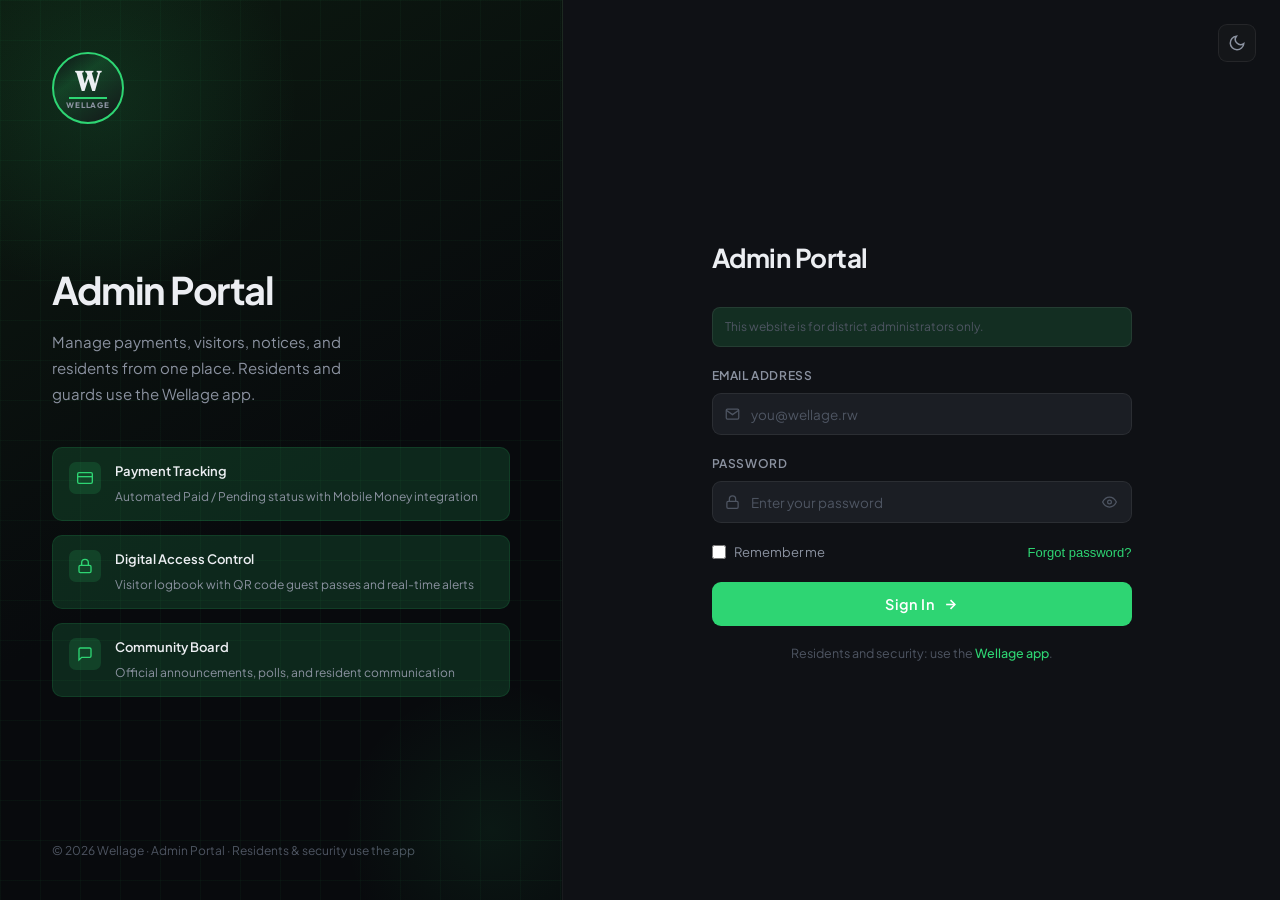
==== index.html @ 79021c7f "feat: add wellage app" ====
<!DOCTYPE html>
<html lang="en" data-theme="dark">
<head>
<meta charset="UTF-8">
<meta name="viewport" content="width=device-width, initial-scale=1.0">
<title>Wellage Admin — Smart District Management</title>
<link href="https://fonts.googleapis.com/css2?family=DM+Serif+Display:ital@0;1&family=DM+Sans:ital,opsz,wght@0,9..40,300;0,9..40,400;0,9..40,500;0,9..40,600;0,9..40,700;1,9..40,400&family=Plus+Jakarta+Sans:wght@400;500;600;700&family=Outfit:wght@600;700&display=swap" rel="stylesheet">
<link rel="stylesheet" href="css/styles.css">
</head>
<body>
<!-- ─── THEME TOGGLE (global) ─────────────────────── -->
<button class="theme-btn" onclick="toggleTheme()" id="themeBtn" aria-label="Toggle theme">
  <svg id="themeIcon" viewBox="0 0 24 24" fill="none" stroke="currentColor" stroke-width="2">
    <circle cx="12" cy="12" r="5"/><line x1="12" y1="1" x2="12" y2="3"/><line x1="12" y1="21" x2="12" y2="23"/>
    <line x1="4.22" y1="4.22" x2="5.64" y2="5.64"/><line x1="18.36" y1="18.36" x2="19.78" y2="19.78"/>
    <line x1="1" y1="12" x2="3" y2="12"/><line x1="21" y1="12" x2="23" y2="12"/>
    <line x1="4.22" y1="19.78" x2="5.64" y2="18.36"/><line x1="18.36" y1="5.64" x2="19.78" y2="4.22"/>
  </svg>
</button>

<!-- ════════════════════════════════════════════════════
     AUTH VIEW
════════════════════════════════════════════════════ -->
<div id="authView">
  <div class="auth-wrap">

    <!-- SIDE PANEL -->
    <div class="auth-side">
      <div class="auth-side-grid"></div>

      <div class="side-logo">
        <div class="wellage-emblem wellage-emblem--auth" aria-hidden="true">
          <span class="wellage-w">W</span>
          <span class="wellage-line"></span>
          <span class="wellage-word">WELLAGE</span>
        </div>
      </div>

        <div class="side-body">
        <h1 class="side-headline">Admin Portal</h1>
        <p class="side-desc">Manage payments, visitors, notices, and residents from one place. Residents and guards use the Wellage app.</p>

        <div class="feature-list">
          <div class="feature-item">
            <div class="feature-icon">
              <svg viewBox="0 0 24 24" fill="none" stroke="currentColor" stroke-width="2"><rect x="1" y="4" width="22" height="16" rx="2"/><line x1="1" y1="10" x2="23" y2="10"/></svg>
            </div>
            <div class="feature-text">
              <strong>Payment Tracking</strong>
              <span>Automated Paid / Pending status with Mobile Money integration</span>
            </div>
          </div>
          <div class="feature-item">
            <div class="feature-icon">
              <svg viewBox="0 0 24 24" fill="none" stroke="currentColor" stroke-width="2"><rect x="3" y="11" width="18" height="11" rx="2"/><path d="M7 11V7a5 5 0 0 1 10 0v4"/></svg>
            </div>
            <div class="feature-text">
              <strong>Digital Access Control</strong>
              <span>Visitor logbook with QR code guest passes and real-time alerts</span>
            </div>
          </div>
          <div class="feature-item">
            <div class="feature-icon">
              <svg viewBox="0 0 24 24" fill="none" stroke="currentColor" stroke-width="2"><path d="M21 15a2 2 0 0 1-2 2H7l-4 4V5a2 2 0 0 1 2-2h14a2 2 0 0 1 2 2z"/></svg>
            </div>
            <div class="feature-text">
              <strong>Community Board</strong>
              <span>Official announcements, polls, and resident communication</span>
            </div>
          </div>
        </div>
      </div>

      <div class="side-footer">© 2026 Wellage · Admin Portal · Residents & security use the app</div>
    </div>

    <!-- FORM PANEL -->
    <div class="auth-main">

      <!-- LOGIN FORM (Admin only — residents & security use the app) -->
      <div class="form-box" id="loginBox">
        <div class="form-head">
          <h2 class="form-title">Admin Portal</h2>
          <!-- <p class="form-subtitle">Sign in to manage your district. Residents and security staff use the Wellage app.</p> -->
        </div>
        <p class="admin-only-note">This website is for district administrators only.</p>

        <div class="field">
          <label>Email address</label>
          <div class="input-wrap">
            <svg class="field-icon" viewBox="0 0 24 24" fill="none" stroke="currentColor" stroke-width="2"><path d="M4 4h16c1.1 0 2 .9 2 2v12c0 1.1-.9 2-2 2H4c-1.1 0-2-.9-2-2V6c0-1.1.9-2 2-2z"/><polyline points="22,6 12,13 2,6"/></svg>
            <input type="email" id="loginEmail" placeholder="you@wellage.rw">
          </div>
        </div>

        <div class="field">
          <label>Password</label>
          <div class="input-wrap">
            <svg class="field-icon" viewBox="0 0 24 24" fill="none" stroke="currentColor" stroke-width="2"><rect x="3" y="11" width="18" height="11" rx="2"/><path d="M7 11V7a5 5 0 0 1 10 0v4"/></svg>
            <input type="password" id="loginPassword" placeholder="Enter your password">
            <button class="pass-eye" onclick="togglePwd('loginPassword', this)" aria-label="Toggle password">
              <svg viewBox="0 0 24 24" fill="none" stroke="currentColor" stroke-width="2"><path d="M1 12s4-8 11-8 11 8 11 8-4 8-11 8-11-8-11-8z"/><circle cx="12" cy="12" r="3"/></svg>
            </button>
          </div>
        </div>

        <div class="form-row-meta">
          <label class="check-label">
            <input type="checkbox"> Remember me
          </label>
          <button class="link-text">Forgot password?</button>
        </div>

        <button class="btn-submit" onclick="handleLogin()">
          Sign In
          <svg viewBox="0 0 24 24" fill="none" stroke="currentColor" stroke-width="2.5"><line x1="5" y1="12" x2="19" y2="12"/><polyline points="12 5 19 12 12 19"/></svg>
        </button>

        <div class="switch-row switch-row-muted">
          Residents and security: use the <a href="app/index.html" class="link-app">Wellage app</a>.
        </div>
      </div>

      <!-- SIGNUP FORM (hidden on web — app only) -->
      <div class="form-box hidden" id="signupBox">
        <div class="form-head">
          <h2 class="form-title">Join Wellage</h2>
          <p class="form-subtitle">Create your resident account</p>
        </div>

        <div class="role-tabs" id="signupRoleTabs">
          <button class="role-tab active" onclick="selectRole(this, 'signupRoleTabs')">Resident</button>
          <button class="role-tab" onclick="selectRole(this, 'signupRoleTabs')">Security</button>
          <button class="role-tab" onclick="selectRole(this, 'signupRoleTabs')">Admin</button>
        </div>

        <div class="row2">
          <div class="field">
            <label>First Name</label>
            <div class="input-wrap">
              <svg class="field-icon" viewBox="0 0 24 24" fill="none" stroke="currentColor" stroke-width="2"><path d="M20 21v-2a4 4 0 0 0-4-4H8a4 4 0 0 0-4 4v2"/><circle cx="12" cy="7" r="4"/></svg>
              <input type="text" id="signupFirst" placeholder="First name">
            </div>
          </div>
          <div class="field">
            <label>Last Name</label>
            <div class="input-wrap">
              <svg class="field-icon" viewBox="0 0 24 24" fill="none" stroke="currentColor" stroke-width="2"><path d="M20 21v-2a4 4 0 0 0-4-4H8a4 4 0 0 0-4 4v2"/><circle cx="12" cy="7" r="4"/></svg>
              <input type="text" id="signupLast" placeholder="Last name">
            </div>
          </div>
        </div>

        <div class="field">
          <label>Email address</label>
          <div class="input-wrap">
            <svg class="field-icon" viewBox="0 0 24 24" fill="none" stroke="currentColor" stroke-width="2"><path d="M4 4h16c1.1 0 2 .9 2 2v12c0 1.1-.9 2-2 2H4c-1.1 0-2-.9-2-2V6c0-1.1.9-2 2-2z"/><polyline points="22,6 12,13 2,6"/></svg>
            <input type="email" id="signupEmail" placeholder="you@wellage.rw">
          </div>
        </div>

        <div class="field">
          <label>Phone Number</label>
          <div class="input-wrap">
            <svg class="field-icon" viewBox="0 0 24 24" fill="none" stroke="currentColor" stroke-width="2"><path d="M22 16.92v3a2 2 0 0 1-2.18 2 19.79 19.79 0 0 1-8.63-3.07A19.5 19.5 0 0 1 4.69 12 19.79 19.79 0 0 1 1.61 3.44 2 2 0 0 1 3.6 1.27h3a2 2 0 0 1 2 1.72c.127.96.361 1.903.7 2.81a2 2 0 0 1-.45 2.11L7.91 8.96a16 16 0 0 0 6.13 6.13l.95-.95a2 2 0 0 1 2.11-.45c.907.339 1.85.573 2.81.7A2 2 0 0 1 22 16.92z"/></svg>
            <input type="text" id="signupPhone" placeholder="+250 7XX XXX XXX">
          </div>
        </div>

        <div class="field">
          <label>House / Unit Number</label>
          <div class="input-wrap">
            <svg class="field-icon" viewBox="0 0 24 24" fill="none" stroke="currentColor" stroke-width="2"><path d="M3 9l9-7 9 7v11a2 2 0 01-2 2H5a2 2 0 01-2-2z"/><polyline points="9 22 9 12 15 12 15 22"/></svg>
            <input type="text" id="signupHouse" placeholder="e.g. A-12">
          </div>
        </div>

        <div class="field">
          <label>Password</label>
          <div class="input-wrap">
            <svg class="field-icon" viewBox="0 0 24 24" fill="none" stroke="currentColor" stroke-width="2"><rect x="3" y="11" width="18" height="11" rx="2"/><path d="M7 11V7a5 5 0 0 1 10 0v4"/></svg>
            <input type="password" id="signupPassword" placeholder="Create a strong password">
            <button class="pass-eye" onclick="togglePwd('signupPassword', this)" aria-label="Toggle password">
              <svg viewBox="0 0 24 24" fill="none" stroke="currentColor" stroke-width="2"><path d="M1 12s4-8 11-8 11 8 11 8-4 8-11 8-11-8-11-8z"/><circle cx="12" cy="12" r="3"/></svg>
            </button>
          </div>
        </div>

        <div class="field">
          <label>Confirm Password</label>
          <div class="input-wrap">
            <svg class="field-icon" viewBox="0 0 24 24" fill="none" stroke="currentColor" stroke-width="2"><rect x="3" y="11" width="18" height="11" rx="2"/><path d="M7 11V7a5 5 0 0 1 10 0v4"/></svg>
            <input type="password" id="signupConfirm" placeholder="Repeat password">
          </div>
          <p class="err-msg hidden" id="pwdErr">Passwords do not match.</p>
        </div>

        <button class="btn-submit" onclick="handleSignup()" style="margin-top:8px;">
          Create Account
          <svg viewBox="0 0 24 24" fill="none" stroke="currentColor" stroke-width="2.5"><line x1="5" y1="12" x2="19" y2="12"/><polyline points="12 5 19 12 12 19"/></svg>
        </button>

        <div class="switch-row">
          Already have an account? <button class="link-text" onclick="showForm('login')">Sign in</button>
        </div>
      </div>

    </div>
  </div>
</div>

<!-- ════════════════════════════════════════════════════
     APP VIEW
════════════════════════════════════════════════════ -->
<div id="appView" class="hidden">
  <div class="app-shell">

    <!-- SIDEBAR -->
    <aside class="sidebar">
      <div class="sb-logo">
        <div class="logo-mark sb-logo-mark" aria-hidden="true">
          <svg viewBox="0 0 52 52" fill="none">
            <path d="M8 44L8 26Q8 12 26 12Q44 12 44 26L44 44" stroke="currentColor" stroke-width="3" fill="none" stroke-linecap="round"/>
            <line x1="8" y1="44" x2="20" y2="44" stroke="currentColor" stroke-width="3" stroke-linecap="round"/>
            <line x1="32" y1="44" x2="44" y2="44" stroke="currentColor" stroke-width="3" stroke-linecap="round"/>
            <circle cx="26" cy="11" r="3.5" fill="currentColor"/>
          </svg>
        </div>
        <span class="logo-name">Wellage</span>
      </div>

      <button class="sb-nav-item active" onclick="navTo('dashboard', this)">
        <svg viewBox="0 0 24 24" fill="none" stroke="currentColor" stroke-width="2"><rect x="3" y="3" width="7" height="7"/><rect x="14" y="3" width="7" height="7"/><rect x="14" y="14" width="7" height="7"/><rect x="3" y="14" width="7" height="7"/></svg>
        Overview
      </button>

      <button class="sb-nav-item" onclick="navTo('payments', this)">
        <svg viewBox="0 0 24 24" fill="none" stroke="currentColor" stroke-width="2"><rect x="1" y="4" width="22" height="16" rx="2"/><line x1="1" y1="10" x2="23" y2="10"/></svg>
        Payments
        <span class="badge">3</span>
      </button>

      <button class="sb-nav-item" onclick="navTo('visitors', this)">
        <svg viewBox="0 0 24 24" fill="none" stroke="currentColor" stroke-width="2"><path d="M17 21v-2a4 4 0 0 0-4-4H5a4 4 0 0 0-4 4v2"/><circle cx="9" cy="7" r="4"/><path d="M23 21v-2a4 4 0 0 0-3-3.87"/><path d="M16 3.13a4 4 0 0 1 0 7.75"/></svg>
        Visitors
      </button>

      <button class="sb-nav-item" onclick="navTo('notices', this)">
        <svg viewBox="0 0 24 24" fill="none" stroke="currentColor" stroke-width="2"><path d="M21 15a2 2 0 0 1-2 2H7l-4 4V5a2 2 0 0 1 2-2h14a2 2 0 0 1 2 2z"/></svg>
        Notices
        <span class="badge">1</span>
      </button>

      <button class="sb-nav-item" onclick="navTo('residents', this)">
        <svg viewBox="0 0 24 24" fill="none" stroke="currentColor" stroke-width="2"><path d="M20 21v-2a4 4 0 0 0-4-4H8a4 4 0 0 0-4 4v2"/><circle cx="12" cy="7" r="4"/></svg>
        Residents
      </button>

      <div class="sb-bottom">
        <div class="sb-user">
          <div class="avatar" id="userAvatar">BN</div>
          <div class="sb-user-info">
            <div class="sb-user-name" id="userName">Belyse N.</div>
            <div class="sb-user-role" id="userRole">Resident · A-12</div>
          </div>
        </div>
        <button class="sb-nav-item" style="margin-top:6px;" onclick="logout()">
          <svg viewBox="0 0 24 24" fill="none" stroke="currentColor" stroke-width="2"><path d="M9 21H5a2 2 0 0 1-2-2V5a2 2 0 0 1 2-2h4"/><polyline points="16 17 21 12 16 7"/><line x1="21" y1="12" x2="9" y2="12"/></svg>
          Sign Out
        </button>
      </div>
    </aside>

    <!-- MAIN -->
    <div class="main-content">

      <!-- TOPBAR -->
      <header class="topbar">
        <div class="topbar-left">
          <h1 id="pageTitle">Overview</h1>
          <p id="pageSubtitle">Monday, 2 March 2026</p>
        </div>
        <div class="topbar-right">
          <div class="icon-btn" title="Notifications">
            <svg viewBox="0 0 24 24" fill="none" stroke="currentColor" stroke-width="2"><path d="M18 8A6 6 0 0 0 6 8c0 7-3 9-3 9h18s-3-2-3-9"/><path d="M13.73 21a2 2 0 0 1-3.46 0"/></svg>
            <div class="notif-dot"></div>
          </div>
          <div class="icon-btn" title="Settings">
            <svg viewBox="0 0 24 24" fill="none" stroke="currentColor" stroke-width="2"><circle cx="12" cy="12" r="3"/><path d="M19.4 15a1.65 1.65 0 0 0 .33 1.82l.06.06a2 2 0 0 1-2.83 2.83l-.06-.06a1.65 1.65 0 0 0-1.82-.33 1.65 1.65 0 0 0-1 1.51V21a2 2 0 0 1-4 0v-.09A1.65 1.65 0 0 0 9 19.4a1.65 1.65 0 0 0-1.82.33l-.06.06a2 2 0 0 1-2.83-2.83l.06-.06A1.65 1.65 0 0 0 4.68 15a1.65 1.65 0 0 0-1.51-1H3a2 2 0 0 1 0-4h.09A1.65 1.65 0 0 0 4.6 9a1.65 1.65 0 0 0-.33-1.82l-.06-.06a2 2 0 0 1 2.83-2.83l.06.06A1.65 1.65 0 0 0 9 4.68a1.65 1.65 0 0 0 1-1.51V3a2 2 0 0 1 4 0v.09a1.65 1.65 0 0 0 1 1.51 1.65 1.65 0 0 0 1.82-.33l.06-.06a2 2 0 0 1 2.83 2.83l-.06.06A1.65 1.65 0 0 0 19.4 9a1.65 1.65 0 0 0 1.51 1H21a2 2 0 0 1 0 4h-.09a1.65 1.65 0 0 0-1.51 1z"/></svg>
          </div>
        </div>
      </header>

      <!-- ─── DASHBOARD PAGE ─────────────────────────── -->
      <section class="page active" id="page-dashboard">
        <div class="approvals-section">
          <h2 class="approvals-heading">Needs your attention</h2>
          <div class="approvals-cards">
            <a class="approval-card approval-card--payments" href="#" onclick="navTo('payments', null); return false;">
              <span class="approval-icon">
                <svg viewBox="0 0 24 24" fill="none" stroke="currentColor" stroke-width="2"><rect x="1" y="4" width="22" height="16" rx="2"/><line x1="1" y1="10" x2="23" y2="10"/></svg>
              </span>
              <div class="approval-body">
                <span class="approval-title">Payments to approve</span>
                <span class="approval-count">3 pending · 3 overdue</span>
              </div>
              <span class="approval-arrow">→</span>
            </a>
            <a class="approval-card approval-card--residents" href="#" onclick="navTo('residents', null); return false;">
              <span class="approval-icon">
                <svg viewBox="0 0 24 24" fill="none" stroke="currentColor" stroke-width="2"><path d="M20 21v-2a4 4 0 0 0-4-4H8a4 4 0 0 0-4 4v2"/><circle cx="12" cy="7" r="4"/></svg>
              </span>
              <div class="approval-body">
                <span class="approval-title">New resident signups</span>
                <span class="approval-count" id="dashboard-pending-residents-count">0 requests</span>
              </div>
              <span class="approval-arrow">→</span>
            </a>
          </div>
        </div>

        <div class="stats-grid stats-grid--compact">
          <div class="stat-card">
            <div class="stat-label">Total Residents</div>
            <div class="stat-value">48</div>
            <div class="stat-change neutral">All units registered</div>
          </div>
          <div class="stat-card">
            <div class="stat-label">Paid This Month</div>
            <div class="stat-value" style="color: var(--accent)">39</div>
            <div class="stat-change up">81.2% collection</div>
          </div>
          <div class="stat-card">
            <div class="stat-label">Pending</div>
            <div class="stat-value" style="color: var(--warning)">9</div>
            <div class="stat-change down">3 overdue</div>
          </div>
          <div class="stat-card">
            <div class="stat-label">Visitors Today</div>
            <div class="stat-value">14</div>
            <div class="stat-change neutral">3 on-site</div>
          </div>
        </div>

        <div class="content-grid content-grid--compact">
          <div class="card">
            <div class="card-head">
              <span class="card-title">Recent payments</span>
              <button class="card-action" onclick="navTo('payments', null)">View all</button>
            </div>
            <div class="card-body">
              <table class="data-table">
                <thead><tr><th>Resident</th><th>Unit</th><th>Amount</th><th>Status</th></tr></thead>
                <tbody>
                  <tr><td>Kamana Eric</td><td>B-04</td><td>25,000 RWF</td><td><span class="badge-status badge-paid">Paid</span></td></tr>
                  <tr><td>Uwase Claire</td><td>A-08</td><td>25,000 RWF</td><td><span class="badge-status badge-pending">Pending</span></td></tr>
                  <tr><td>Mugisha Patrick</td><td>A-03</td><td>25,000 RWF</td><td><span class="badge-status badge-overdue">Overdue</span></td></tr>
                  <tr><td>Cyiza Vestine</td><td>D-07</td><td>25,000 RWF</td><td><span class="badge-status badge-paid">Paid</span></td></tr>
                </tbody>
              </table>
            </div>
          </div>
          <div class="card">
            <div class="card-head">
              <span class="card-title">Activity</span>
              <button class="card-action">See all</button>
            </div>
            <div class="card-body">
              <ul class="activity-list">
                <li class="activity-item">
                  <span class="act-dot green"></span>
                  <span class="act-text"><strong>Kamana Eric</strong> submitted payment for March</span>
                  <span class="act-time">9:42 AM</span>
                </li>
                <li class="activity-item">
                  <span class="act-dot blue"></span>
                  <span class="act-text">Visitor <strong>Diane M.</strong> checked in — C-02</span>
                  <span class="act-time">9:17 AM</span>
                </li>
                <li class="activity-item">
                  <span class="act-dot orange"></span>
                  <span class="act-text">Notice: Water maintenance Friday</span>
                  <span class="act-time">8:55 AM</span>
                </li>
                <li class="activity-item">
                  <span class="act-dot red"></span>
                  <span class="act-text"><strong>Mugisha Patrick</strong> payment overdue</span>
                  <span class="act-time">8:30 AM</span>
                </li>
              </ul>
            </div>
          </div>
        </div>
      </section>

      <!-- ─── PAYMENTS PAGE ──────────────────────────── -->
      <section class="page" id="page-payments">
        <div class="page-toolbar">
          <div class="search-wrap">
            <svg viewBox="0 0 24 24" fill="none" stroke="currentColor" stroke-width="2"><circle cx="11" cy="11" r="8"/><line x1="21" y1="21" x2="16.65" y2="16.65"/></svg>
            <input type="text" placeholder="Search resident or unit..." oninput="filterPayments(this.value)">
          </div>
          <select class="filter-select" onchange="filterPayments(document.querySelector('#page-payments .search-wrap input').value, this.value)">
            <option value="">All Status</option>
            <option value="paid">Paid</option>
            <option value="pending">Pending</option>
            <option value="overdue">Overdue</option>
          </select>
          <button class="btn-primary" onclick="openModal('recordPayment')">
            <svg viewBox="0 0 24 24" fill="none" stroke="currentColor" stroke-width="2.5"><line x1="12" y1="5" x2="12" y2="19"/><line x1="5" y1="12" x2="19" y2="12"/></svg>
            Record Payment
          </button>
        </div>

        <div class="card">
          <div class="card-head">
            <span class="card-title">Payment Records — March 2026</span>
            <span style="font-size:12px; color: var(--text-muted)">48 residents</span>
          </div>
          <div class="card-body">
            <table class="data-table" id="paymentsTable">
              <thead><tr><th>Resident</th><th>Unit</th><th>Service</th><th>Amount</th><th>Date</th><th>Status</th></tr></thead>
              <tbody id="paymentsBody">
                <tr data-status="paid"><td>Kamana Eric</td><td>B-04</td><td>Security + Cleaning</td><td>25,000 RWF</td><td>Mar 1, 2026</td><td><span class="badge-status badge-paid">Paid</span></td></tr>
                <tr data-status="pending"><td>Uwase Claire</td><td>A-08</td><td>Security + Cleaning</td><td>25,000 RWF</td><td>—</td><td><span class="badge-status badge-pending">Pending</span></td></tr>
                <tr data-status="paid"><td>Ndayishimiye J.</td><td>C-11</td><td>Security + Cleaning</td><td>25,000 RWF</td><td>Feb 28, 2026</td><td><span class="badge-status badge-paid">Paid</span></td></tr>
                <tr data-status="overdue"><td>Mugisha Patrick</td><td>A-03</td><td>Security + Cleaning</td><td>25,000 RWF</td><td>—</td><td><span class="badge-status badge-overdue">Overdue</span></td></tr>
                <tr data-status="paid"><td>Cyiza Vestine</td><td>D-07</td><td>Security + Cleaning</td><td>25,000 RWF</td><td>Mar 2, 2026</td><td><span class="badge-status badge-paid">Paid</span></td></tr>
                <tr data-status="pending"><td>Habimana Joel</td><td>B-09</td><td>Security + Cleaning</td><td>25,000 RWF</td><td>—</td><td><span class="badge-status badge-pending">Pending</span></td></tr>
                <tr data-status="paid"><td>Ingabire Sandra</td><td>C-05</td><td>Security + Cleaning</td><td>25,000 RWF</td><td>Mar 1, 2026</td><td><span class="badge-status badge-paid">Paid</span></td></tr>
                <tr data-status="overdue"><td>Nkurunziza T.</td><td>A-14</td><td>Security + Cleaning</td><td>25,000 RWF</td><td>—</td><td><span class="badge-status badge-overdue">Overdue</span></td></tr>
              </tbody>
            </table>
          </div>
        </div>
      </section>

      <!-- ─── VISITORS PAGE ──────────────────────────── -->
      <section class="page" id="page-visitors">
        <div class="visitor-form-card">
          <div class="card-title" style="margin-bottom:18px;">Register Visitor</div>
          <div class="form-grid">
            <div class="field">
              <label>Visitor Name</label>
              <div class="input-wrap">
                <svg class="field-icon" viewBox="0 0 24 24" fill="none" stroke="currentColor" stroke-width="2"><path d="M20 21v-2a4 4 0 0 0-4-4H8a4 4 0 0 0-4 4v2"/><circle cx="12" cy="7" r="4"/></svg>
                <input type="text" id="visitorName" placeholder="Full name">
              </div>
            </div>
            <div class="field">
              <label>Vehicle Plate</label>
              <div class="input-wrap">
                <svg class="field-icon" viewBox="0 0 24 24" fill="none" stroke="currentColor" stroke-width="2"><rect x="1" y="3" width="15" height="13"/><polygon points="16 8 20 8 23 11 23 16 16 16 16 8"/><circle cx="5.5" cy="18.5" r="2.5"/><circle cx="18.5" cy="18.5" r="2.5"/></svg>
                <input type="text" id="visitorPlate" placeholder="e.g. RAC 123A">
              </div>
            </div>
            <div class="field">
              <label>Host Unit</label>
              <div class="input-wrap">
                <svg class="field-icon" viewBox="0 0 24 24" fill="none" stroke="currentColor" stroke-width="2"><path d="M3 9l9-7 9 7v11a2 2 0 01-2 2H5a2 2 0 01-2-2z"/><polyline points="9 22 9 12 15 12 15 22"/></svg>
                <input type="text" id="visitorHost" placeholder="e.g. A-12">
              </div>
            </div>
          </div>
          <button class="btn-primary" style="width: auto;" onclick="registerVisitor()">
            <svg viewBox="0 0 24 24" fill="none" stroke="currentColor" stroke-width="2.5"><line x1="12" y1="5" x2="12" y2="19"/><line x1="5" y1="12" x2="19" y2="12"/></svg>
            Check In Visitor
          </button>
        </div>

        <div class="card">
          <div class="card-head">
            <span class="card-title">Visitor Logbook — Today</span>
            <span style="font-size:12px; color: var(--text-muted)" id="visitorCount">14 entries</span>
          </div>
          <div class="card-body">
            <table class="data-table" id="visitorsTable">
              <thead><tr><th>Visitor</th><th>Vehicle Plate</th><th>Host Unit</th><th>Check In</th><th>Check Out</th><th>Status</th></tr></thead>
              <tbody id="visitorsBody">
                <tr><td>Diane Mukamana</td><td>RAC 441B</td><td>C-02</td><td>09:17 AM</td><td>—</td><td><span class="badge-status badge-paid">On-site</span></td></tr>
                <tr><td>Samuel Nzeyimana</td><td>RAD 209C</td><td>A-07</td><td>08:45 AM</td><td>10:30 AM</td><td><span class="badge-status badge-pending" style="background:rgba(139,146,160,0.1);color:var(--text-muted);">Left</span></td></tr>
                <tr><td>Aline Uwimana</td><td>—</td><td>B-06</td><td>07:30 AM</td><td>09:00 AM</td><td><span class="badge-status badge-pending" style="background:rgba(139,146,160,0.1);color:var(--text-muted);">Left</span></td></tr>
              </tbody>
            </table>
          </div>
        </div>
      </section>

      <!-- ─── NOTICES PAGE ───────────────────────────── -->
      <section class="page" id="page-notices">
        <div class="page-toolbar">
          <div></div>
          <button class="btn-primary" onclick="openModal('addNotice')">
            <svg viewBox="0 0 24 24" fill="none" stroke="currentColor" stroke-width="2.5"><line x1="12" y1="5" x2="12" y2="19"/><line x1="5" y1="12" x2="19" y2="12"/></svg>
            Post Notice
          </button>
        </div>

        <div class="notices-grid">
          <div class="notice-card">
            <span class="notice-tag tag-urgent">Urgent</span>
            <div class="notice-title">Water Maintenance — Friday 7 Mar</div>
            <p class="notice-body">Water supply will be interrupted from 8:00 AM to 2:00 PM on Friday due to scheduled pipe maintenance. Please store water in advance.</p>
            <div class="notice-meta"><span>Admin</span><span>Mar 2, 2026</span></div>
          </div>
          <div class="notice-card">
            <span class="notice-tag tag-general">General</span>
            <div class="notice-title">March Payment Deadline — 10 March</div>
            <p class="notice-body">Reminder that monthly service fees are due by 10 March 2026. Late payments will incur a 10% penalty. Use Mobile Money or upload your receipt.</p>
            <div class="notice-meta"><span>Admin</span><span>Mar 1, 2026</span></div>
          </div>
          <div class="notice-card">
            <span class="notice-tag tag-poll">Poll</span>
            <div class="notice-title">New Gate Opening Hours — Vote Now</div>
            <p class="notice-body">Should the main gate extend its operating hours to midnight on weekends? Cast your vote before 5 March.</p>
            <div class="notice-meta"><span>Admin</span><span>Feb 28, 2026</span></div>
          </div>
          <div class="notice-card">
            <span class="notice-tag tag-info">Info</span>
            <div class="notice-title">Community Meeting — 15 March</div>
            <p class="notice-body">Quarterly community meeting scheduled for Saturday 15 March at 10:00 AM in the community hall. Agenda: security review and landscaping proposal.</p>
            <div class="notice-meta"><span>Admin</span><span>Feb 26, 2026</span></div>
          </div>
        </div>
      </section>

      <!-- ─── RESIDENTS PAGE ─────────────────────────── -->
      <section class="page" id="page-residents">
        <div class="page-toolbar">
          <div class="search-wrap">
            <svg viewBox="0 0 24 24" fill="none" stroke="currentColor" stroke-width="2"><circle cx="11" cy="11" r="8"/><line x1="21" y1="21" x2="16.65" y2="16.65"/></svg>
            <input type="text" placeholder="Search residents...">
          </div>
          <button class="btn-primary" onclick="openModal('addResident')">
            <svg viewBox="0 0 24 24" fill="none" stroke="currentColor" stroke-width="2.5"><line x1="12" y1="5" x2="12" y2="19"/><line x1="5" y1="12" x2="19" y2="12"/></svg>
            Add Resident
          </button>
        </div>

        <!-- Pending signups (from app) — approve to allow resident login -->
        <div class="card" id="pending-residents-card">
          <div class="card-head">
            <span class="card-title">Pending approvals</span>
            <span class="card-meta" id="pending-residents-count">0 requests</span>
          </div>
          <div class="card-body">
            <div id="pending-residents-empty" class="empty-state hidden">No pending signups. Residents who register in the app will appear here.</div>
            <table class="data-table hidden" id="pending-residents-table">
              <thead><tr><th>Name</th><th>Phone</th><th>Unit</th><th>Community</th><th>Submitted</th><th>Actions</th></tr></thead>
              <tbody id="pending-residents-tbody"></tbody>
            </table>
          </div>
        </div>

        <div class="card">
          <div class="card-head">
            <span class="card-title">All Residents</span>
            <span style="font-size:12px; color: var(--text-muted)">48 registered</span>
          </div>
          <div class="card-body">
            <table class="data-table">
              <thead><tr><th>Name</th><th>Unit</th><th>Phone</th><th>Joined</th><th>Payment</th></tr></thead>
              <tbody>
                <tr><td>Kamana Eric</td><td>B-04</td><td>+250 788 123 456</td><td>Jan 2024</td><td><span class="badge-status badge-paid">Paid</span></td></tr>
                <tr><td>Uwase Claire</td><td>A-08</td><td>+250 782 234 567</td><td>Mar 2024</td><td><span class="badge-status badge-pending">Pending</span></td></tr>
                <tr><td>Ndayishimiye J.</td><td>C-11</td><td>+250 795 345 678</td><td>Jun 2024</td><td><span class="badge-status badge-paid">Paid</span></td></tr>
                <tr><td>Mugisha Patrick</td><td>A-03</td><td>+250 788 456 789</td><td>Sep 2023</td><td><span class="badge-status badge-overdue">Overdue</span></td></tr>
                <tr><td>Cyiza Vestine</td><td>D-07</td><td>+250 780 567 890</td><td>Feb 2024</td><td><span class="badge-status badge-paid">Paid</span></td></tr>
                <tr><td>Habimana Joel</td><td>B-09</td><td>+250 783 678 901</td><td>Nov 2023</td><td><span class="badge-status badge-pending">Pending</span></td></tr>
                <tr><td>Ingabire Sandra</td><td>C-05</td><td>+250 784 789 012</td><td>Apr 2024</td><td><span class="badge-status badge-paid">Paid</span></td></tr>
              </tbody>
            </table>
          </div>
        </div>
      </section>

    </div>
  </div>
</div>

<!-- ─── MODALS ─────────────────────────────────────────── -->

<!-- Record Payment Modal -->
<div class="modal-backdrop hidden" id="modal-recordPayment" onclick="closeModalOutside(event,'modal-recordPayment')">
  <div class="modal">
    <div class="modal-head">
      <span class="modal-title">Record Payment</span>
      <button class="close-btn" onclick="closeModal('modal-recordPayment')">
        <svg viewBox="0 0 24 24" fill="none" stroke="currentColor" stroke-width="2"><line x1="18" y1="6" x2="6" y2="18"/><line x1="6" y1="6" x2="18" y2="18"/></svg>
      </button>
    </div>
    <div class="modal-body">
      <div class="field">
        <label>Resident / Unit</label>
        <div class="input-wrap">
          <svg class="field-icon" viewBox="0 0 24 24" fill="none" stroke="currentColor" stroke-width="2"><path d="M3 9l9-7 9 7v11a2 2 0 01-2 2H5a2 2 0 01-2-2z"/><polyline points="9 22 9 12 15 12 15 22"/></svg>
          <input type="text" placeholder="e.g. Kamana Eric — B-04">
        </div>
      </div>
      <div class="field">
        <label>Amount (RWF)</label>
        <div class="input-wrap">
          <svg class="field-icon" viewBox="0 0 24 24" fill="none" stroke="currentColor" stroke-width="2"><line x1="12" y1="1" x2="12" y2="23"/><path d="M17 5H9.5a3.5 3.5 0 0 0 0 7h5a3.5 3.5 0 0 1 0 7H6"/></svg>
          <input type="text" placeholder="25,000">
        </div>
      </div>
      <div class="field">
        <label>Payment Reference</label>
        <div class="input-wrap">
          <svg class="field-icon" viewBox="0 0 24 24" fill="none" stroke="currentColor" stroke-width="2"><path d="M14 2H6a2 2 0 0 0-2 2v16a2 2 0 0 0 2 2h12a2 2 0 0 0 2-2V8z"/><polyline points="14 2 14 8 20 8"/></svg>
          <input type="text" placeholder="MoMo TxID or receipt number">
        </div>
      </div>
    </div>
    <div class="modal-footer">
      <button class="btn-ghost" onclick="closeModal('modal-recordPayment')">Cancel</button>
      <button class="btn-primary" onclick="submitPayment()">
        <svg viewBox="0 0 24 24" fill="none" stroke="currentColor" stroke-width="2.5"><polyline points="20 6 9 17 4 12"/></svg>
        Confirm Payment
      </button>
    </div>
  </div>
</div>

<!-- Add Notice Modal -->
<div class="modal-backdrop hidden" id="modal-addNotice" onclick="closeModalOutside(event,'modal-addNotice')">
  <div class="modal">
    <div class="modal-head">
      <span class="modal-title">Post Notice</span>
      <button class="close-btn" onclick="closeModal('modal-addNotice')">
        <svg viewBox="0 0 24 24" fill="none" stroke="currentColor" stroke-width="2"><line x1="18" y1="6" x2="6" y2="18"/><line x1="6" y1="6" x2="18" y2="18"/></svg>
      </button>
    </div>
    <div class="modal-body">
      <div class="field">
        <label>Title</label>
        <div class="input-wrap">
          <svg class="field-icon" viewBox="0 0 24 24" fill="none" stroke="currentColor" stroke-width="2"><line x1="17" y1="10" x2="3" y2="10"/><line x1="21" y1="6" x2="3" y2="6"/><line x1="21" y1="14" x2="3" y2="14"/><line x1="17" y1="18" x2="3" y2="18"/></svg>
          <input type="text" placeholder="Notice title">
        </div>
      </div>
      <div class="field">
        <label>Body</label>
        <div class="input-wrap">
          <svg class="field-icon" viewBox="0 0 24 24" fill="none" stroke="currentColor" stroke-width="2" style="top:16px;transform:none;"><path d="M21 15a2 2 0 0 1-2 2H7l-4 4V5a2 2 0 0 1 2-2h14a2 2 0 0 1 2 2z"/></svg>
          <input type="text" placeholder="Write your announcement...">
        </div>
      </div>
    </div>
    <div class="modal-footer">
      <button class="btn-ghost" onclick="closeModal('modal-addNotice')">Cancel</button>
      <button class="btn-primary" onclick="submitNotice()">
        <svg viewBox="0 0 24 24" fill="none" stroke="currentColor" stroke-width="2.5"><polyline points="20 6 9 17 4 12"/></svg>
        Publish
      </button>
    </div>
  </div>
</div>

<!-- Add Resident Modal -->
<div class="modal-backdrop hidden" id="modal-addResident" onclick="closeModalOutside(event,'modal-addResident')">
  <div class="modal">
    <div class="modal-head">
      <span class="modal-title">Add Resident</span>
      <button class="close-btn" onclick="closeModal('modal-addResident')">
        <svg viewBox="0 0 24 24" fill="none" stroke="currentColor" stroke-width="2"><line x1="18" y1="6" x2="6" y2="18"/><line x1="6" y1="6" x2="18" y2="18"/></svg>
      </button>
    </div>
    <div class="modal-body">
      <div class="row2">
        <div class="field"><label>First Name</label><div class="input-wrap"><svg class="field-icon" viewBox="0 0 24 24" fill="none" stroke="currentColor" stroke-width="2"><path d="M20 21v-2a4 4 0 0 0-4-4H8a4 4 0 0 0-4 4v2"/><circle cx="12" cy="7" r="4"/></svg><input type="text" placeholder="First name"></div></div>
        <div class="field"><label>Last Name</label><div class="input-wrap"><svg class="field-icon" viewBox="0 0 24 24" fill="none" stroke="currentColor" stroke-width="2"><path d="M20 21v-2a4 4 0 0 0-4-4H8a4 4 0 0 0-4 4v2"/><circle cx="12" cy="7" r="4"/></svg><input type="text" placeholder="Last name"></div></div>
      </div>
      <div class="field"><label>Unit Number</label><div class="input-wrap"><svg class="field-icon" viewBox="0 0 24 24" fill="none" stroke="currentColor" stroke-width="2"><path d="M3 9l9-7 9 7v11a2 2 0 01-2 2H5a2 2 0 01-2-2z"/><polyline points="9 22 9 12 15 12 15 22"/></svg><input type="text" placeholder="e.g. A-12"></div></div>
      <div class="field"><label>Phone</label><div class="input-wrap"><svg class="field-icon" viewBox="0 0 24 24" fill="none" stroke="currentColor" stroke-width="2"><path d="M22 16.92v3a2 2 0 0 1-2.18 2 19.79 19.79 0 0 1-8.63-3.07A19.5 19.5 0 0 1 4.69 12 19.79 19.79 0 0 1 1.61 3.44 2 2 0 0 1 3.6 1.27h3a2 2 0 0 1 2 1.72c.127.96.361 1.903.7 2.81a2 2 0 0 1-.45 2.11L7.91 8.96a16 16 0 0 0 6.13 6.13l.95-.95a2 2 0 0 1 2.11-.45c.907.339 1.85.573 2.81.7A2 2 0 0 1 22 16.92z"/></svg><input type="text" placeholder="+250 7XX XXX XXX"></div></div>
    </div>
    <div class="modal-footer">
      <button class="btn-ghost" onclick="closeModal('modal-addResident')">Cancel</button>
      <button class="btn-primary" onclick="submitResident()">
        <svg viewBox="0 0 24 24" fill="none" stroke="currentColor" stroke-width="2.5"><polyline points="20 6 9 17 4 12"/></svg>
        Add Resident
      </button>
    </div>
  </div>
</div>

<!-- ─── TOAST CONTAINER ────────────────────────────── -->
<div class="toast-wrap" id="toastWrap"></div>

<!-- ════════════════════════════════════════════════════
     JAVASCRIPT
════════════════════════════════════════════════════ -->
<script src="js/app.js"></script>
</body>
</html>
---- css/styles.css ----
/* ─── TOKENS (match app home fonts) ─────────────────────── */
:root {
  --font: 'Plus Jakarta Sans', sans-serif;
  --font-logo: 'Outfit', sans-serif;
  --font-display: 'DM Serif Display', serif;
  --font-dm: 'DM Sans', sans-serif;
}
:root[data-theme="dark"] {
  --bg:           #080a0d;
  --bg-raised:    #0f1115;
  --bg-card:      #141619;
  --bg-input:     #1b1e24;
  --bg-hover:     #1e2229;
  --border:       rgba(255,255,255,0.07);
  --border-focus: rgba(46,213,115,0.5);
  --text:         #eceef2;
  --text-sub:     #8b92a0;
  --text-muted:   #4e5562;
  --accent:       #2ed573;
  --accent-glow:  rgba(46,213,115,0.15);
  --accent-hover: #26bf63;
  --danger:       #ff4d4d;
  --warning:      #f5a623;
  --info:         #4d9fff;
  --side-grad:    linear-gradient(150deg, #0c1a10 0%, #080a0d 55%);
  --nav-bg:       #0f1115;
  --shadow-card:  0 1px 3px rgba(0,0,0,0.5), 0 8px 32px rgba(0,0,0,0.3);
}
:root[data-theme="light"] {
  --bg:           #f2f4f7;
  --bg-raised:    #ffffff;
  --bg-card:      #ffffff;
  --bg-input:     #f2f4f7;
  --bg-hover:     #e8ecf1;
  --border:       rgba(0,0,0,0.08);
  --border-focus: rgba(22,163,74,0.5);
  --text:         #0d0f12;
  --text-sub:     #5c6370;
  --text-muted:   #adb5bd;
  --accent:       #16a34a;
  --accent-glow:  rgba(22,163,74,0.1);
  --accent-hover: #15803d;
  --danger:       #dc2626;
  --warning:      #d97706;
  --info:         #2563eb;
  --side-grad:    linear-gradient(150deg, #dcfce7 0%, #f2f4f7 55%);
  --nav-bg:       #ffffff;
  --shadow-card:  0 1px 3px rgba(0,0,0,0.06), 0 8px 24px rgba(0,0,0,0.05);
}

*, *::before, *::after { box-sizing: border-box; margin: 0; padding: 0; }

html { scroll-behavior: smooth; }

body {
  font-family: var(--font);
  font-size: 15px;
  line-height: 1.5;
  background: var(--bg);
  color: var(--text);
  min-height: 100vh;
  transition: background 0.25s, color 0.25s;
  -webkit-font-smoothing: antialiased;
}

/* ─── UTILS ───────────────────────────────────────────── */
.hidden { display: none !important; }

/* ─── LAYOUT VIEWS ────────────────────────────────────── */
#authView, #appView { width: 100%; }

/* ══════════════════════════════════════════════════════════
   AUTH
══════════════════════════════════════════════════════════ */
.auth-wrap {
  display: flex;
  min-height: 100vh;
}

/* LEFT PANEL */
.auth-side {
  width: 44%;
  background: var(--side-grad);
  border-right: 1px solid var(--border);
  display: flex;
  flex-direction: column;
  justify-content: space-between;
  padding: 52px 52px 40px;
  position: relative;
  overflow: hidden;
  transition: background 0.25s;
}

.auth-side::before {
  content: '';
  position: absolute;
  top: -100px; left: -100px;
  width: 400px; height: 400px;
  background: radial-gradient(circle, rgba(46,213,115,0.12) 0%, transparent 70%);
  pointer-events: none;
}

.auth-side::after {
  content: '';
  position: absolute;
  bottom: -80px; right: -80px;
  width: 300px; height: 300px;
  background: radial-gradient(circle, rgba(46,213,115,0.07) 0%, transparent 70%);
  pointer-events: none;
}

/* Decorative grid */
.auth-side-grid {
  position: absolute;
  inset: 0;
  background-image:
    linear-gradient(rgba(46,213,115,0.04) 1px, transparent 1px),
    linear-gradient(90deg, rgba(46,213,115,0.04) 1px, transparent 1px);
  background-size: 40px 40px;
  pointer-events: none;
}

.side-logo {
  display: flex;
  align-items: center;
  gap: 12px;
  animation: slideUp 0.5s ease both;
  position: relative;
}

.logo-icon {
  width: 36px; height: 36px;
  background: var(--accent);
  border-radius: 8px;
  display: flex; align-items: center; justify-content: center;
}

.logo-icon svg { width: 20px; height: 20px; color: #fff; }

.logo-text {
  font-family: var(--font-logo);
  font-size: 20px;
  font-weight: 700;
  letter-spacing: -0.02em;
}

/* Wellage circular logo: W, teal line, WELLAGE */
.wellage-emblem {
  display: flex;
  flex-direction: column;
  align-items: center;
  justify-content: center;
  border-radius: 50%;
  border: 2.5px solid var(--accent);
  background: linear-gradient(145deg, var(--bg-raised) 0%, var(--accent-glow) 50%, rgba(255,255,255,0.95) 100%);
  box-sizing: border-box;
}
:root[data-theme="dark"] .wellage-emblem {
  background: linear-gradient(145deg, var(--bg-raised) 0%, var(--accent-glow) 35%, var(--bg-card) 100%);
}
.wellage-w {
  font-family: var(--font-display);
  font-weight: 700;
  color: var(--text);
  line-height: 1;
}
.wellage-line {
  width: 55%;
  height: 2px;
  background: var(--accent);
  margin: 2px 0;
  flex-shrink: 0;
}
.wellage-word {
  font-family: var(--font-logo);
  font-size: 8px;
  font-weight: 700;
  letter-spacing: 0.12em;
  color: var(--text-sub);
  line-height: 1;
  text-transform: uppercase;
}
.wellage-emblem--auth {
  width: 72px;
  height: 72px;
  padding: 10px 0;
}
.wellage-emblem--auth .wellage-w { font-size: 28px; }
.wellage-emblem--auth .wellage-word { font-size: 8px; }
.wellage-emblem--sidebar {
  width: 40px;
  height: 40px;
  padding: 4px 0;
}
.wellage-emblem--sidebar .wellage-w { font-size: 16px; }
.wellage-emblem--sidebar .wellage-line { margin: 1px 0; width: 50%; height: 1.5px; }
.wellage-emblem--sidebar .wellage-word { font-size: 5px; letter-spacing: 0.08em; }

.side-body {
  position: relative;
  animation: slideUp 0.5s 0.1s ease both;
}

.side-headline {
  font-family: var(--font);
  font-size: 38px;
  font-weight: 700;
  line-height: 1.1;
  letter-spacing: -1.5px;
  margin-bottom: 18px;
}

.side-headline em {
  font-style: normal;
  color: var(--accent);
}

.side-desc {
  font-size: 15px;
  color: var(--text-sub);
  line-height: 1.75;
  max-width: 340px;
  margin-bottom: 40px;
}

.feature-list {
  display: flex;
  flex-direction: column;
  gap: 14px;
}

.feature-item {
  display: flex;
  align-items: flex-start;
  gap: 14px;
  padding: 14px 16px;
  background: var(--accent-glow);
  border: 1px solid rgba(46,213,115,0.12);
  border-radius: 10px;
  animation: slideUp 0.5s ease both;
}

.feature-item:nth-child(1) { animation-delay: 0.25s; }
.feature-item:nth-child(2) { animation-delay: 0.35s; }
.feature-item:nth-child(3) { animation-delay: 0.45s; }

.feature-icon {
  width: 32px; height: 32px;
  background: rgba(46,213,115,0.15);
  border-radius: 7px;
  display: flex; align-items: center; justify-content: center;
  flex-shrink: 0;
}

.feature-icon svg { width: 16px; height: 16px; color: var(--accent); }

.feature-text strong {
  display: block;
  font-size: 13px;
  font-weight: 600;
  color: var(--text);
  margin-bottom: 2px;
}

.feature-text span {
  font-size: 12px;
  color: var(--text-sub);
  line-height: 1.5;
}

.side-footer {
  font-size: 12px;
  color: var(--text-muted);
  position: relative;
  animation: slideUp 0.5s 0.5s ease both;
}

/* RIGHT FORM */
.auth-main {
  flex: 1;
  display: flex;
  align-items: center;
  justify-content: center;
  padding: 48px 40px;
  background: var(--bg-raised);
  position: relative;
  overflow-y: auto;
  transition: background 0.25s;
}

.theme-btn {
  position: fixed;
  top: 24px; right: 24px;
  width: 38px; height: 38px;
  border-radius: 9px;
  background: var(--bg-card);
  border: 1px solid var(--border);
  cursor: pointer;
  display: flex; align-items: center; justify-content: center;
  transition: all 0.2s;
  z-index: 200;
}

.theme-btn:hover { border-color: var(--accent); }
.theme-btn svg { width: 18px; height: 18px; color: var(--text-sub); }

.form-box {
  width: 100%;
  max-width: 420px;
  animation: slideUp 0.45s ease both;
}

.form-head { margin-bottom: 30px; }

.form-title {
  font-family: var(--font);
  font-size: 26px;
  font-weight: 700;
  letter-spacing: -0.5px;
  margin-bottom: 5px;
}

.form-subtitle { font-size: 14px; line-height: 1.45; color: var(--text-sub); }

.admin-only-note {
  font-size: 12px;
  color: var(--text-muted);
  background: var(--accent-glow);
  border: 1px solid var(--border);
  border-radius: 8px;
  padding: 10px 12px;
  margin-bottom: 20px;
}

/* ROLE TABS */
.role-tabs {
  display: flex;
  gap: 6px;
  background: var(--bg-input);
  border: 1px solid var(--border);
  border-radius: 10px;
  padding: 4px;
  margin-bottom: 24px;
}

.role-tab {
  flex: 1;
  padding: 8px 10px;
  border: none;
  background: transparent;
  color: var(--text-muted);
  font-family: var(--font);
  font-size: 12.5px;
  font-weight: 500;
  border-radius: 7px;
  cursor: pointer;
  transition: all 0.18s;
}

.role-tab.active {
  background: var(--accent);
  color: #fff;
  box-shadow: 0 2px 10px rgba(46,213,115,0.35);
}

/* INPUTS */
.field { margin-bottom: 20px; }

.field label {
  display: block;
  font-size: 12px;
  font-weight: 600;
  color: var(--text-sub);
  text-transform: uppercase;
  letter-spacing: 0.05em;
  margin-bottom: 8px;
}

.input-wrap { position: relative; }

.input-wrap svg.field-icon {
  position: absolute;
  left: 13px; top: 50%;
  transform: translateY(-50%);
  width: 15px; height: 15px;
  color: var(--text-muted);
  pointer-events: none;
}

input[type="text"],
input[type="email"],
input[type="password"] {
  width: 100%;
  padding: 11px 14px 11px 38px;
  background: var(--bg-input);
  border: 1px solid var(--border);
  border-radius: 9px;
  color: var(--text);
  font-family: var(--font);
  font-size: 14px;
  outline: none;
  transition: border 0.15s, background 0.15s, box-shadow 0.15s;
}

input:focus {
  border-color: var(--accent);
  background: var(--accent-glow);
  box-shadow: 0 0 0 3px rgba(46,213,115,0.08);
}

input::placeholder { color: var(--text-muted); font-size: 13.5px; }

input.invalid { border-color: var(--danger) !important; }

.pass-eye {
  position: absolute;
  right: 11px; top: 50%;
  transform: translateY(-50%);
  background: none;
  border: none;
  cursor: pointer;
  padding: 4px;
  color: var(--text-muted);
  display: flex; align-items: center;
  transition: color 0.15s;
}
.pass-eye:hover { color: var(--accent); }
.pass-eye svg { width: 15px; height: 15px; }

.row2 { display: grid; grid-template-columns: 1fr 1fr; gap: 12px; }

.form-row-meta {
  display: flex; align-items: center; justify-content: space-between;
  margin-bottom: 20px;
}

.check-label {
  display: flex; align-items: center; gap: 8px;
  font-size: 13px; color: var(--text-sub); cursor: pointer;
}
.check-label input { accent-color: var(--accent); width: 14px; height: 14px; padding: 0; }

.link-text {
  font-size: 13px;
  color: var(--accent);
  font-weight: 500;
  background: none; border: none;
  cursor: pointer; padding: 0;
}
.link-text:hover { opacity: 0.75; }

.btn-submit {
  width: 100%;
  padding: 13px;
  background: var(--accent);
  color: #fff;
  border: none;
  border-radius: 9px;
  font-family: var(--font);
  font-size: 14.5px;
  font-weight: 600;
  cursor: pointer;
  transition: background 0.18s, transform 0.15s, box-shadow 0.18s;
  letter-spacing: 0.2px;
  margin-bottom: 18px;
  display: flex; align-items: center; justify-content: center; gap: 8px;
}

.btn-submit:hover {
  background: var(--accent-hover);
  transform: translateY(-1px);
  box-shadow: 0 6px 20px rgba(46,213,115,0.3);
}

.btn-submit:active { transform: translateY(0); }
.btn-submit svg { width: 15px; height: 15px; flex-shrink: 0; pointer-events: none; }

.divider {
  display: flex; align-items: center; gap: 12px;
  margin-bottom: 16px;
  color: var(--text-muted); font-size: 11.5px;
}
.divider::before, .divider::after { content: ''; flex: 1; height: 1px; background: var(--border); }

.switch-row {
  text-align: center;
  font-size: 13.5px;
  color: var(--text-sub);
}

.switch-row-muted {
  text-align: center;
  font-size: 12.5px;
  color: var(--text-muted);
  margin-top: 16px;
  line-height: 1.45;
}
.switch-row-muted .link-app {
  color: var(--accent);
  text-decoration: none;
  font-weight: 500;
}
.switch-row-muted .link-app:hover { text-decoration: underline; }

.err-msg {
  font-size: 11.5px;
  color: var(--danger);
  margin-top: 5px;
}

/* ══════════════════════════════════════════════════════════
   APP SHELL
══════════════════════════════════════════════════════════ */
.app-shell {
  display: flex;
  min-height: 100vh;
}

/* SIDEBAR NAV */
.sidebar {
  width: 240px;
  min-height: 100vh;
  background: var(--nav-bg);
  border-right: 1px solid var(--border);
  display: flex;
  flex-direction: column;
  padding: 28px 0 24px;
  position: fixed;
  top: 0; left: 0;
  z-index: 100;
  transition: background 0.25s;
}

.sb-logo {
  display: flex; align-items: center; gap: 10px;
  padding: 0 24px 32px;
  border-bottom: 1px solid var(--border);
  margin-bottom: 12px;
}

.sb-logo .logo-icon { width: 32px; height: 32px; border-radius: 7px; }
.sb-logo .logo-icon svg { width: 18px; height: 18px; }

.sb-logo .logo-mark.sb-logo-mark {
  width: 36px;
  height: 36px;
  border-radius: 10px;
  background: var(--text);
  color: var(--accent);
  display: flex;
  align-items: center;
  justify-content: center;
  flex-shrink: 0;
}
.sb-logo .logo-mark.sb-logo-mark svg { width: 20px; height: 20px; }
.sb-logo .logo-name {
  font-family: var(--font-display), var(--font);
  font-size: 18px;
  font-weight: 700;
  letter-spacing: -0.3px;
  color: var(--text);
}
:root[data-theme="dark"] .sb-logo .logo-mark.sb-logo-mark {
  background: var(--bg-card);
  border: 1px solid rgba(255,255,255,0.08);
  color: var(--accent);
}
:root[data-theme="dark"] .sb-logo .logo-name { color: var(--text); }

.sb-section-label {
  font-size: 10px;
  font-weight: 700;
  text-transform: uppercase;
  letter-spacing: 0.8px;
  color: var(--text-muted);
  padding: 16px 24px 8px;
}

.sb-nav-item {
  display: flex;
  align-items: center;
  gap: 11px;
  padding: 10px 20px;
  margin: 1px 8px;
  border-radius: 8px;
  cursor: pointer;
  font-size: 13.5px;
  font-weight: 500;
  color: var(--text-sub);
  border: none;
  background: transparent;
  width: calc(100% - 16px);
  text-align: left;
  transition: background 0.15s, color 0.15s;
}

.sb-nav-item:hover { background: var(--bg-hover); color: var(--text); }

.sb-nav-item.active {
  background: var(--accent-glow);
  color: var(--accent);
  border: 1px solid rgba(46,213,115,0.15);
}

.sb-nav-item svg { width: 16px; height: 16px; flex-shrink: 0; }

.sb-nav-item .badge {
  margin-left: auto;
  background: var(--accent);
  color: #fff;
  font-size: 10px;
  font-weight: 700;
  padding: 2px 6px;
  border-radius: 10px;
  min-width: 18px;
  text-align: center;
}

.sb-bottom {
  margin-top: auto;
  padding: 16px 8px 0;
  border-top: 1px solid var(--border);
}

.sb-user {
  display: flex;
  align-items: center;
  gap: 10px;
  padding: 10px 16px;
  border-radius: 8px;
  cursor: pointer;
  transition: background 0.15s;
}

.sb-user:hover { background: var(--bg-hover); }

.avatar {
  width: 32px; height: 32px;
  border-radius: 8px;
  background: var(--accent-glow);
  border: 1px solid rgba(46,213,115,0.2);
  display: flex; align-items: center; justify-content: center;
  font-family: var(--font);
  font-size: 12px;
  font-weight: 700;
  color: var(--accent);
  flex-shrink: 0;
}

.sb-user-info { flex: 1; min-width: 0; }
.sb-user-name { font-size: 13px; font-weight: 600; }
.sb-user-role { font-size: 11px; color: var(--text-muted); }

/* MAIN CONTENT */
.main-content {
  margin-left: 240px;
  flex: 1;
  min-height: 0;
  display: flex;
  flex-direction: column;
}

.topbar {
  height: 60px;
  border-bottom: 1px solid var(--border);
  display: flex;
  align-items: center;
  justify-content: space-between;
  padding: 0 32px;
  background: var(--bg-raised);
  position: sticky;
  top: 0;
  z-index: 50;
  transition: background 0.25s;
}

.topbar-left h1 {
  font-family: var(--font);
  font-size: 17px;
  font-weight: 700;
  letter-spacing: -0.3px;
}

.topbar-left p { font-size: 12px; color: var(--text-muted); margin-top: 1px; }

.topbar-right { display: flex; align-items: center; gap: 10px; }

.icon-btn {
  width: 36px; height: 36px;
  border-radius: 8px;
  background: var(--bg-card);
  border: 1px solid var(--border);
  cursor: pointer;
  display: flex; align-items: center; justify-content: center;
  transition: all 0.15s;
  position: relative;
}

.icon-btn:hover { border-color: var(--accent); }
.icon-btn svg { width: 16px; height: 16px; color: var(--text-sub); }

.notif-dot {
  position: absolute;
  top: 7px; right: 7px;
  width: 7px; height: 7px;
  background: var(--accent);
  border-radius: 50%;
  border: 1.5px solid var(--bg-raised);
}

.page { padding: 32px; display: none; }
.page.active { display: block; }
.page#page-dashboard { padding-bottom: 24px; }

/* ─── DASHBOARD PAGE ──────────────────────────────────── */
.approvals-section {
  margin-bottom: 24px;
}
.approvals-heading {
  font-family: var(--font);
  font-size: 13px;
  font-weight: 700;
  text-transform: uppercase;
  letter-spacing: 0.5px;
  color: var(--text-muted);
  margin: 0 0 12px 0;
}
.approvals-cards {
  display: grid;
  grid-template-columns: repeat(auto-fit, minmax(240px, 1fr));
  gap: 12px;
}
.approval-card {
  display: flex;
  align-items: center;
  gap: 14px;
  padding: 16px 18px;
  background: var(--bg-card);
  border: 1px solid var(--border);
  border-radius: 12px;
  text-decoration: none;
  color: var(--text);
  transition: border 0.15s, background 0.15s;
  box-shadow: var(--shadow-card);
}
.approval-card:hover {
  border-color: var(--accent);
  background: var(--accent-glow);
}
.approval-icon {
  width: 40px;
  height: 40px;
  border-radius: 10px;
  background: var(--bg-input);
  display: flex;
  align-items: center;
  justify-content: center;
  flex-shrink: 0;
}
.approval-icon svg { width: 20px; height: 20px; color: var(--text-sub); }
.approval-card--payments:hover .approval-icon { background: rgba(46,213,115,0.15); color: var(--accent); }
.approval-card--payments:hover .approval-icon svg { color: var(--accent); }
.approval-card--residents:hover .approval-icon { background: rgba(46,213,115,0.15); }
.approval-card--residents:hover .approval-icon svg { color: var(--accent); }
.approval-body {
  display: flex;
  flex-direction: column;
  gap: 2px;
  flex: 1;
  min-width: 0;
}
.approval-title {
  font-size: 14px;
  font-weight: 600;
  color: var(--text);
}
.approval-count {
  font-size: 12px;
  color: var(--text-muted);
}
.approval-arrow {
  font-size: 16px;
  color: var(--text-muted);
  flex-shrink: 0;
}
.approval-card:hover .approval-arrow { color: var(--accent); }

.stats-grid {
  display: grid;
  grid-template-columns: repeat(auto-fit, minmax(200px, 1fr));
  gap: 16px;
  margin-bottom: 28px;
}
.stats-grid--compact {
  margin-bottom: 20px;
}
.stats-grid--compact .stat-card { padding: 16px 18px; }
.stats-grid--compact .stat-label { font-size: 11px; }
.stats-grid--compact .stat-value { font-size: 22px; }
.stats-grid--compact .stat-change { font-size: 11px; }

.stat-card {
  background: var(--bg-card);
  border: 1px solid var(--border);
  border-radius: 12px;
  padding: 22px 20px;
  box-shadow: var(--shadow-card);
  transition: border 0.15s, transform 0.15s;
  animation: slideUp 0.4s ease both;
}

.stat-card:nth-child(1) { animation-delay: 0.05s; }
.stat-card:nth-child(2) { animation-delay: 0.1s; }
.stat-card:nth-child(3) { animation-delay: 0.15s; }
.stat-card:nth-child(4) { animation-delay: 0.2s; }

.stat-card:hover { border-color: var(--accent); transform: translateY(-2px); }

.stat-label { font-size: 11px; font-weight: 600; text-transform: uppercase; letter-spacing: 0.6px; color: var(--text-muted); margin-bottom: 10px; }

.stat-value {
  font-family: var(--font);
  font-size: 30px;
  font-weight: 700;
  letter-spacing: -1px;
  line-height: 1;
  margin-bottom: 8px;
}

.stat-change {
  font-size: 12px;
  display: flex; align-items: center; gap: 4px;
}

.stat-change.up { color: var(--accent); }
.stat-change.down { color: var(--danger); }
.stat-change.neutral { color: var(--text-muted); }

.stat-change svg { width: 12px; height: 12px; }

.content-grid {
  display: grid;
  grid-template-columns: repeat(auto-fit, minmax(260px, 1fr));
  gap: 20px;
}
.content-grid--compact { gap: 16px; }
.content-grid--compact .card-body { padding: 0; }
.content-grid--compact .activity-list { padding: 12px 20px 16px; }
.content-grid--compact .activity-item { padding: 8px 0; }
.content-grid--compact .data-table td { padding: 10px 20px; }

.card {
  background: var(--bg-card);
  border: 1px solid var(--border);
  border-radius: 12px;
  box-shadow: var(--shadow-card);
  overflow: hidden;
  animation: slideUp 0.4s 0.2s ease both;
}

.card-head {
  padding: 18px 20px 14px;
  border-bottom: 1px solid var(--border);
  display: flex; align-items: center; justify-content: space-between;
}

.card-title {
  font-family: var(--font);
  font-size: 14px;
  font-weight: 700;
  letter-spacing: -0.2px;
}

.card-action {
  font-size: 12px;
  color: var(--accent);
  font-weight: 500;
  background: none;
  border: none;
  cursor: pointer;
  padding: 0;
}

.card-action:hover { opacity: 0.75; }

.card-body { padding: 0; }

/* TABLE */
.data-table { width: 100%; border-collapse: collapse; }

.data-table th {
  font-size: 10.5px;
  font-weight: 700;
  text-transform: uppercase;
  letter-spacing: 0.5px;
  color: var(--text-muted);
  padding: 10px 20px;
  text-align: left;
  border-bottom: 1px solid var(--border);
  background: var(--bg-input);
}

.data-table td {
  padding: 12px 20px;
  font-size: 13.5px;
  border-bottom: 1px solid var(--border);
  vertical-align: middle;
}

.data-table tr:last-child td { border-bottom: none; }

.data-table tr:hover td { background: var(--bg-hover); }

/* STATUS BADGES */
.badge-status {
  display: inline-flex;
  align-items: center;
  gap: 5px;
  padding: 3px 9px;
  border-radius: 20px;
  font-size: 11px;
  font-weight: 600;
}

.badge-status::before {
  content: '';
  width: 6px; height: 6px;
  border-radius: 50%;
  flex-shrink: 0;
}

.badge-paid   { background: rgba(46,213,115,0.12); color: var(--accent); }
.badge-paid::before { background: var(--accent); }
.badge-pending { background: rgba(245,166,35,0.12); color: var(--warning); }
.badge-pending::before { background: var(--warning); }
.badge-overdue { background: rgba(255,77,77,0.12); color: var(--danger); }
.badge-overdue::before { background: var(--danger); }

/* ACTIVITY LIST */
.activity-list { list-style: none; }

.activity-item {
  display: flex;
  align-items: flex-start;
  gap: 13px;
  padding: 13px 20px;
  border-bottom: 1px solid var(--border);
  transition: background 0.15s;
}

.activity-item:last-child { border-bottom: none; }
.activity-item:hover { background: var(--bg-hover); }

.act-dot {
  width: 8px; height: 8px;
  border-radius: 50%;
  flex-shrink: 0;
  margin-top: 5px;
}

.act-dot.green  { background: var(--accent); }
.act-dot.orange { background: var(--warning); }
.act-dot.blue   { background: var(--info); }
.act-dot.red    { background: var(--danger); }

.act-text { font-size: 13px; line-height: 1.5; color: var(--text-sub); flex: 1; }
.act-text strong { color: var(--text); font-weight: 600; }
.act-time { font-size: 11px; color: var(--text-muted); flex-shrink: 0; margin-top: 2px; }

/* ─── PAYMENTS PAGE ───────────────────────────────────── */
.page-toolbar {
  display: flex;
  align-items: center;
  justify-content: space-between;
  margin-bottom: 24px;
  gap: 16px;
}

.search-wrap { position: relative; flex: 1; max-width: 340px; }

.search-wrap svg {
  position: absolute;
  left: 12px; top: 50%;
  transform: translateY(-50%);
  width: 15px; height: 15px;
  color: var(--text-muted);
  pointer-events: none;
}

.search-wrap input {
  padding-left: 36px !important;
  max-width: 100%;
}

.filter-select {
  padding: 10px 14px;
  background: var(--bg-card);
  border: 1px solid var(--border);
  border-radius: 9px;
  color: var(--text);
  font-family: var(--font);
  font-size: 13px;
  outline: none;
  cursor: pointer;
  transition: border 0.15s;
}

.filter-select:focus { border-color: var(--accent); }

.btn-primary {
  display: flex; align-items: center; gap: 7px;
  padding: 10px 18px;
  background: var(--accent);
  color: #fff;
  border: none;
  border-radius: 9px;
  font-family: var(--font);
  font-size: 13px;
  font-weight: 600;
  cursor: pointer;
  transition: background 0.15s, transform 0.15s;
  white-space: nowrap;
}

.btn-primary svg { width: 14px; height: 14px; }
.btn-primary:hover { background: var(--accent-hover); transform: translateY(-1px); }

/* ─── VISITORS PAGE ───────────────────────────────────── */
.visitor-form-card {
  background: var(--bg-card);
  border: 1px solid var(--border);
  border-radius: 12px;
  padding: 24px;
  margin-bottom: 24px;
  box-shadow: var(--shadow-card);
}

.form-grid { display: grid; grid-template-columns: 1fr 1fr 1fr; gap: 14px; margin-bottom: 16px; }

/* ─── NOTICES PAGE ────────────────────────────────────── */
.notices-grid { display: grid; grid-template-columns: repeat(auto-fit, minmax(260px, 1fr)); gap: 16px; }

.notice-card {
  background: var(--bg-card);
  border: 1px solid var(--border);
  border-radius: 12px;
  padding: 20px;
  box-shadow: var(--shadow-card);
  transition: border 0.15s, transform 0.15s;
  animation: slideUp 0.4s ease both;
}

.notice-card:hover { border-color: var(--accent); transform: translateY(-2px); }

.notice-tag {
  display: inline-block;
  padding: 3px 10px;
  border-radius: 20px;
  font-size: 10.5px;
  font-weight: 700;
  text-transform: uppercase;
  letter-spacing: 0.5px;
  margin-bottom: 12px;
}

.tag-info      { background: rgba(77,159,255,0.12); color: var(--info); }
.tag-urgent    { background: rgba(255,77,77,0.12);  color: var(--danger); }
.tag-general   { background: rgba(46,213,115,0.12); color: var(--accent); }
.tag-poll      { background: rgba(245,166,35,0.12); color: var(--warning); }

.notice-title {
  font-family: var(--font);
  font-size: 15px;
  font-weight: 700;
  letter-spacing: -0.2px;
  margin-bottom: 8px;
}

.notice-body { font-size: 13px; color: var(--text-sub); line-height: 1.6; margin-bottom: 14px; }

.notice-meta { font-size: 11.5px; color: var(--text-muted); display: flex; align-items: center; gap: 14px; }

/* TOAST */
.toast-wrap {
  position: fixed;
  bottom: 28px; right: 28px;
  z-index: 999;
  display: flex; flex-direction: column; gap: 10px;
}

.toast {
  padding: 13px 18px;
  border-radius: 10px;
  font-size: 13.5px;
  font-weight: 500;
  box-shadow: 0 8px 24px rgba(0,0,0,0.3);
  display: flex; align-items: center; gap: 10px;
  transform: translateX(80px);
  opacity: 0;
  transition: all 0.35s cubic-bezier(0.34, 1.56, 0.64, 1);
  pointer-events: none;
  max-width: 300px;
}

.toast.show { transform: translateX(0); opacity: 1; }

.toast.success { background: var(--accent); color: #fff; }
.toast.error   { background: var(--danger); color: #fff; }
.toast.info    { background: var(--info); color: #fff; }

.toast svg { width: 16px; height: 16px; flex-shrink: 0; }

/* MODAL */
.modal-backdrop {
  position: fixed; inset: 0;
  background: rgba(0,0,0,0.65);
  z-index: 500;
  display: flex; align-items: center; justify-content: center;
  backdrop-filter: blur(4px);
  animation: fadeIn 0.2s ease;
}

.modal {
  background: var(--bg-card);
  border: 1px solid var(--border);
  border-radius: 14px;
  width: 480px;
  max-width: 95vw;
  padding: 28px;
  box-shadow: 0 24px 60px rgba(0,0,0,0.5);
  animation: slideUp 0.25s ease;
}

.modal-head {
  display: flex; align-items: center; justify-content: space-between;
  margin-bottom: 24px;
}

.modal-title {
  font-family: var(--font);
  font-size: 18px;
  font-weight: 700;
  letter-spacing: -0.3px;
}

.close-btn {
  width: 30px; height: 30px;
  border-radius: 7px;
  background: var(--bg-input);
  border: 1px solid var(--border);
  cursor: pointer;
  display: flex; align-items: center; justify-content: center;
  transition: all 0.15s;
}

.close-btn:hover { border-color: var(--danger); color: var(--danger); }
.close-btn svg { width: 14px; height: 14px; color: var(--text-sub); }

.modal-body .field { margin-bottom: 20px; }

.modal-footer {
  display: flex; justify-content: flex-end; gap: 10px;
  margin-top: 24px;
}

.btn-ghost {
  padding: 10px 18px;
  background: transparent;
  border: 1px solid var(--border);
  border-radius: 9px;
  color: var(--text-sub);
  font-family: var(--font);
  font-size: 13px;
  cursor: pointer;
  transition: all 0.15s;
}
.btn-ghost:hover { border-color: var(--text-sub); color: var(--text); }
.btn-ghost.btn-sm { padding: 6px 12px; font-size: 12px; }
.text-danger { color: var(--danger); }
.card-meta { font-size: 12px; color: var(--text-muted); }
.empty-state { padding: 24px; text-align: center; color: var(--text-muted); font-size: 14px; }

/* ANIMATIONS */
@keyframes slideUp {
  from { opacity: 0; transform: translateY(16px); }
  to   { opacity: 1; transform: translateY(0); }
}

@keyframes fadeIn {
  from { opacity: 0; }
  to   { opacity: 1; }
}

/* RESPONSIVE */
@media (max-width: 900px) {
  .stats-grid { grid-template-columns: 1fr 1fr; }
  .content-grid { grid-template-columns: 1fr; }
  .notices-grid { grid-template-columns: 1fr; }
  .form-grid { grid-template-columns: 1fr 1fr; }
}

@media (max-width: 768px) {
  .auth-side { display: none; }
  .auth-main { padding: 32px 24px; }
  .sidebar { width: 0; overflow: hidden; }
  .main-content { margin-left: 0; }
  .page { padding: 20px; }
  .stats-grid { grid-template-columns: 1fr; }
}
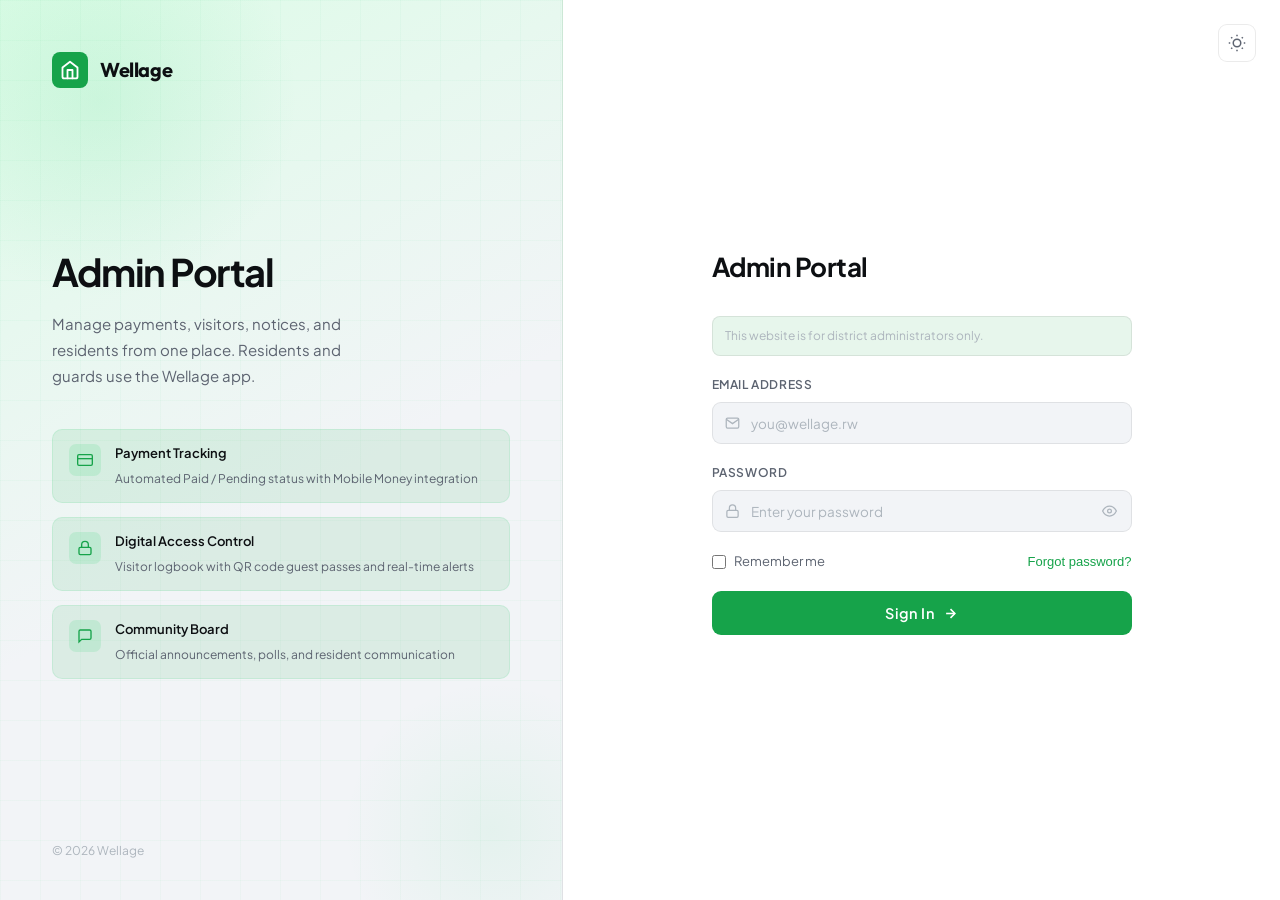
==== commit c6ddd7b0: "add chats" ====
--- a/index.html
+++ b/index.html
@@ -1,5 +1,5 @@
 <!DOCTYPE html>
-<html lang="en" data-theme="dark">
+<html lang="en" data-theme="light">
 <head>
 <meta charset="UTF-8">
 <meta name="viewport" content="width=device-width, initial-scale=1.0">
@@ -29,11 +29,13 @@
       <div class="auth-side-grid"></div>
 
       <div class="side-logo">
-        <div class="wellage-emblem wellage-emblem--auth" aria-hidden="true">
-          <span class="wellage-w">W</span>
-          <span class="wellage-line"></span>
-          <span class="wellage-word">WELLAGE</span>
-        </div>
+        <div class="logo-icon" aria-hidden="true">
+          <svg viewBox="0 0 24 24" fill="none" stroke="currentColor" stroke-width="2.2" stroke-linecap="round" stroke-linejoin="round">
+            <path d="M3 9l9-7 9 7v11a2 2 0 0 1-2 2H5a2 2 0 0 1-2-2z"></path>
+            <polyline points="9 22 9 12 15 12 15 22"></polyline>
+          </svg>
+        </div>
+        <div class="logo-text">Wellage</div>
       </div>
 
         <div class="side-body">
@@ -71,7 +73,7 @@
         </div>
       </div>
 
-      <div class="side-footer">© 2026 Wellage · Admin Portal · Residents & security use the app</div>
+      <div class="side-footer">© 2026 Wellage</div>
     </div>
 
     <!-- FORM PANEL -->
@@ -116,9 +118,9 @@
           <svg viewBox="0 0 24 24" fill="none" stroke="currentColor" stroke-width="2.5"><line x1="5" y1="12" x2="19" y2="12"/><polyline points="12 5 19 12 12 19"/></svg>
         </button>
 
-        <div class="switch-row switch-row-muted">
+        <!-- <div class="switch-row switch-row-muted">
           Residents and security: use the <a href="app/index.html" class="link-app">Wellage app</a>.
-        </div>
+        </div> -->
       </div>
 
       <!-- SIGNUP FORM (hidden on web — app only) -->
@@ -213,181 +215,263 @@
      APP VIEW
 ════════════════════════════════════════════════════ -->
 <div id="appView" class="hidden">
-  <div class="app-shell">
+  <div class="layout">
 
     <!-- SIDEBAR -->
     <aside class="sidebar">
-      <div class="sb-logo">
-        <div class="logo-mark sb-logo-mark" aria-hidden="true">
-          <svg viewBox="0 0 52 52" fill="none">
-            <path d="M8 44L8 26Q8 12 26 12Q44 12 44 26L44 44" stroke="currentColor" stroke-width="3" fill="none" stroke-linecap="round"/>
-            <line x1="8" y1="44" x2="20" y2="44" stroke="currentColor" stroke-width="3" stroke-linecap="round"/>
-            <line x1="32" y1="44" x2="44" y2="44" stroke="currentColor" stroke-width="3" stroke-linecap="round"/>
-            <circle cx="26" cy="11" r="3.5" fill="currentColor"/>
-          </svg>
-        </div>
-        <span class="logo-name">Wellage</span>
-      </div>
-
-      <button class="sb-nav-item active" onclick="navTo('dashboard', this)">
-        <svg viewBox="0 0 24 24" fill="none" stroke="currentColor" stroke-width="2"><rect x="3" y="3" width="7" height="7"/><rect x="14" y="3" width="7" height="7"/><rect x="14" y="14" width="7" height="7"/><rect x="3" y="14" width="7" height="7"/></svg>
-        Overview
-      </button>
-
-      <button class="sb-nav-item" onclick="navTo('payments', this)">
-        <svg viewBox="0 0 24 24" fill="none" stroke="currentColor" stroke-width="2"><rect x="1" y="4" width="22" height="16" rx="2"/><line x1="1" y1="10" x2="23" y2="10"/></svg>
-        Payments
-        <span class="badge">3</span>
-      </button>
-
-      <button class="sb-nav-item" onclick="navTo('visitors', this)">
-        <svg viewBox="0 0 24 24" fill="none" stroke="currentColor" stroke-width="2"><path d="M17 21v-2a4 4 0 0 0-4-4H5a4 4 0 0 0-4 4v2"/><circle cx="9" cy="7" r="4"/><path d="M23 21v-2a4 4 0 0 0-3-3.87"/><path d="M16 3.13a4 4 0 0 1 0 7.75"/></svg>
-        Visitors
-      </button>
-
-      <button class="sb-nav-item" onclick="navTo('notices', this)">
-        <svg viewBox="0 0 24 24" fill="none" stroke="currentColor" stroke-width="2"><path d="M21 15a2 2 0 0 1-2 2H7l-4 4V5a2 2 0 0 1 2-2h14a2 2 0 0 1 2 2z"/></svg>
-        Notices
-        <span class="badge">1</span>
-      </button>
-
-      <button class="sb-nav-item" onclick="navTo('residents', this)">
-        <svg viewBox="0 0 24 24" fill="none" stroke="currentColor" stroke-width="2"><path d="M20 21v-2a4 4 0 0 0-4-4H8a4 4 0 0 0-4 4v2"/><circle cx="12" cy="7" r="4"/></svg>
-        Residents
-      </button>
-
-      <div class="sb-bottom">
-        <div class="sb-user">
-          <div class="avatar" id="userAvatar">BN</div>
-          <div class="sb-user-info">
-            <div class="sb-user-name" id="userName">Belyse N.</div>
-            <div class="sb-user-role" id="userRole">Resident · A-12</div>
-          </div>
-        </div>
-        <button class="sb-nav-item" style="margin-top:6px;" onclick="logout()">
-          <svg viewBox="0 0 24 24" fill="none" stroke="currentColor" stroke-width="2"><path d="M9 21H5a2 2 0 0 1-2-2V5a2 2 0 0 1 2-2h4"/><polyline points="16 17 21 12 16 7"/><line x1="21" y1="12" x2="9" y2="12"/></svg>
-          Sign Out
+      <div class="sidebar-brand">
+        <div class="brand-ic">
+          <svg viewBox="0 0 24 24" fill="none" stroke="currentColor" stroke-width="2.2" stroke-linecap="round" stroke-linejoin="round"><path d="M3 9l9-7 9 7v11a2 2 0 0 1-2 2H5a2 2 0 0 1-2-2z"/><polyline points="9 22 9 12 15 12 15 22"/></svg>
+        </div>
+        <span class="brand-name">Wellage</span>
+      </div>
+
+      <nav class="sidebar-nav">
+        <div class="nav-section-lbl">Main</div>
+        <div class="nav-item sb-nav-item active" onclick="navTo('dashboard', this)">
+          <svg viewBox="0 0 24 24" fill="none" stroke="currentColor" stroke-width="2" stroke-linecap="round"><rect x="3" y="3" width="7" height="7" rx="1"/><rect x="14" y="3" width="7" height="7" rx="1"/><rect x="3" y="14" width="7" height="7" rx="1"/><rect x="14" y="14" width="7" height="7" rx="1"/></svg>
+          <span>Overview</span>
+        </div>
+        <div class="nav-item sb-nav-item" onclick="navTo('payments', this)">
+          <svg viewBox="0 0 24 24" fill="none" stroke="currentColor" stroke-width="2" stroke-linecap="round"><rect x="2" y="5" width="20" height="14" rx="2"/><line x1="2" y1="10" x2="22" y2="10"/></svg>
+          <span>Payments</span>
+          <span class="nav-badge" id="nav-badge-payments">3</span>
+        </div>
+        <div class="nav-item sb-nav-item" onclick="navTo('visitors', this)">
+          <svg viewBox="0 0 24 24" fill="none" stroke="currentColor" stroke-width="2" stroke-linecap="round"><path d="M17 21v-2a4 4 0 0 0-4-4H5a4 4 0 0 0-4 4v2"/><circle cx="9" cy="7" r="4"/><path d="M23 21v-2a4 4 0 0 0-3-3.87"/><path d="M16 3.13a4 4 0 0 1 0 7.75"/></svg>
+          <span>Visitors</span>
+        </div>
+        <div class="nav-item sb-nav-item" onclick="navTo('notices', this)">
+          <svg viewBox="0 0 24 24" fill="none" stroke="currentColor" stroke-width="2" stroke-linecap="round"><path d="M21 15a2 2 0 0 1-2 2H7l-4 4V5a2 2 0 0 1 2-2h14a2 2 0 0 1 2 2z"/></svg>
+          <span>Notices</span>
+          <span class="nav-badge" id="nav-badge-notices">4</span>
+        </div>
+        <div class="nav-item sb-nav-item" onclick="navTo('residents', this)">
+          <svg viewBox="0 0 24 24" fill="none" stroke="currentColor" stroke-width="2" stroke-linecap="round"><path d="M20 21v-2a4 4 0 0 0-4-4H8a4 4 0 0 0-4 4v2"/><circle cx="12" cy="7" r="4"/></svg>
+          <span>Residents</span>
+        </div>
+        <div class="nav-item sb-nav-item" onclick="navTo('incidents', this)" id="nav-incidents">
+          <svg viewBox="0 0 24 24" fill="none" stroke="currentColor" stroke-width="2" stroke-linecap="round" stroke-linejoin="round"><path d="M10.29 3.86L1.82 18a2 2 0 0 0 1.71 3h16.94a2 2 0 0 0 1.71-3L13.71 3.86a2 2 0 0 0-3.42 0z"/><line x1="12" y1="9" x2="12" y2="13"/><line x1="12" y1="17" x2="12.01" y2="17"/></svg>
+          <span>Incidents</span>
+          <span class="nav-badge nav-badge-red hidden" id="nav-badge-incidents"></span>
+        </div>
+      </nav>
+
+      <div class="sidebar-footer">
+        <div class="user-row">
+          <div class="user-av" id="userAvatar">BE</div>
+          <div class="user-info">
+            <div class="user-name" id="userName">belyse_intwaza</div>
+            <div class="user-role" id="userRole">Admin</div>
+          </div>
+        </div>
+        <button type="button" class="signout-btn" onclick="logout()">
+          <svg viewBox="0 0 24 24" fill="none" stroke="currentColor" stroke-width="2" stroke-linecap="round"><path d="M9 21H5a2 2 0 0 1-2-2V5a2 2 0 0 1 2-2h4"/><polyline points="16 17 21 12 16 7"/><line x1="21" y1="12" x2="9" y2="12"/></svg>
+          Sign out
         </button>
       </div>
     </aside>
 
     <!-- MAIN -->
-    <div class="main-content">
-
-      <!-- TOPBAR -->
+    <div class="main">
       <header class="topbar">
-        <div class="topbar-left">
-          <h1 id="pageTitle">Overview</h1>
-          <p id="pageSubtitle">Monday, 2 March 2026</p>
-        </div>
+          <div class="topbar-left">
+            <div class="topbar-page" id="pageTitle">Overview</div>
+            <div class="topbar-date" id="pageSubtitle">Monday, 9 March 2026</div>
+          </div>
         <div class="topbar-right">
-          <div class="icon-btn" title="Notifications">
-            <svg viewBox="0 0 24 24" fill="none" stroke="currentColor" stroke-width="2"><path d="M18 8A6 6 0 0 0 6 8c0 7-3 9-3 9h18s-3-2-3-9"/><path d="M13.73 21a2 2 0 0 1-3.46 0"/></svg>
-            <div class="notif-dot"></div>
-          </div>
-          <div class="icon-btn" title="Settings">
-            <svg viewBox="0 0 24 24" fill="none" stroke="currentColor" stroke-width="2"><circle cx="12" cy="12" r="3"/><path d="M19.4 15a1.65 1.65 0 0 0 .33 1.82l.06.06a2 2 0 0 1-2.83 2.83l-.06-.06a1.65 1.65 0 0 0-1.82-.33 1.65 1.65 0 0 0-1 1.51V21a2 2 0 0 1-4 0v-.09A1.65 1.65 0 0 0 9 19.4a1.65 1.65 0 0 0-1.82.33l-.06.06a2 2 0 0 1-2.83-2.83l.06-.06A1.65 1.65 0 0 0 4.68 15a1.65 1.65 0 0 0-1.51-1H3a2 2 0 0 1 0-4h.09A1.65 1.65 0 0 0 4.6 9a1.65 1.65 0 0 0-.33-1.82l-.06-.06a2 2 0 0 1 2.83-2.83l.06.06A1.65 1.65 0 0 0 9 4.68a1.65 1.65 0 0 0 1-1.51V3a2 2 0 0 1 4 0v.09a1.65 1.65 0 0 0 1 1.51 1.65 1.65 0 0 0 1.82-.33l.06-.06a2 2 0 0 1 2.83 2.83l-.06.06A1.65 1.65 0 0 0 19.4 9a1.65 1.65 0 0 0 1.51 1H21a2 2 0 0 1 0 4h-.09a1.65 1.65 0 0 0-1.51 1z"/></svg>
-          </div>
-        </div>
-      </header>
-
-      <!-- ─── DASHBOARD PAGE ─────────────────────────── -->
+          <button type="button" class="topbar-btn topbar-btn--icon" title="Notifications">
+            <svg class="topbar-icon topbar-icon--bell" viewBox="0 0 24 24" fill="none" stroke="currentColor" stroke-width="1.5" stroke-linecap="round" stroke-linejoin="round"><path d="M18 8A6 6 0 0 0 6 8c0 7-3 9-3 9h18s-3-2-3-9"/><path d="M13.73 21a2 2 0 0 1-3.46 0"/></svg>
+            <span class="notif-dot"></span>
+          </button>
+          <button type="button" class="topbar-btn topbar-btn--icon" onclick="toggleTheme()" title="Toggle theme" aria-label="Toggle theme">
+            <svg class="theme-icon topbar-icon topbar-icon--sun" viewBox="0 0 24 24" fill="none" stroke="currentColor" stroke-width="1.5" stroke-linecap="round" stroke-linejoin="round"><circle cx="12" cy="12" r="5"/><line x1="12" y1="1" x2="12" y2="3"/><line x1="12" y1="21" x2="12" y2="23"/><line x1="4.22" y1="4.22" x2="5.64" y2="5.64"/><line x1="18.36" y1="18.36" x2="19.78" y2="19.78"/><line x1="1" y1="12" x2="3" y2="12"/><line x1="21" y1="12" x2="23" y2="12"/><line x1="4.22" y1="19.78" x2="5.64" y2="18.36"/><line x1="18.36" y1="5.64" x2="19.78" y2="4.22"/></svg>
+          </button>
+          </div>
+        </header>
+
+      <div class="content">
+      <!-- DASHBOARD PAGE -->
       <section class="page active" id="page-dashboard">
-        <div class="approvals-section">
-          <h2 class="approvals-heading">Needs your attention</h2>
-          <div class="approvals-cards">
-            <a class="approval-card approval-card--payments" href="#" onclick="navTo('payments', null); return false;">
-              <span class="approval-icon">
-                <svg viewBox="0 0 24 24" fill="none" stroke="currentColor" stroke-width="2"><rect x="1" y="4" width="22" height="16" rx="2"/><line x1="1" y1="10" x2="23" y2="10"/></svg>
-              </span>
-              <div class="approval-body">
-                <span class="approval-title">Payments to approve</span>
-                <span class="approval-count">3 pending · 3 overdue</span>
-              </div>
-              <span class="approval-arrow">→</span>
-            </a>
-            <a class="approval-card approval-card--residents" href="#" onclick="navTo('residents', null); return false;">
-              <span class="approval-icon">
-                <svg viewBox="0 0 24 24" fill="none" stroke="currentColor" stroke-width="2"><path d="M20 21v-2a4 4 0 0 0-4-4H8a4 4 0 0 0-4 4v2"/><circle cx="12" cy="7" r="4"/></svg>
-              </span>
-              <div class="approval-body">
-                <span class="approval-title">New resident signups</span>
-                <span class="approval-count" id="dashboard-pending-residents-count">0 requests</span>
-              </div>
-              <span class="approval-arrow">→</span>
-            </a>
-          </div>
-        </div>
-
-        <div class="stats-grid stats-grid--compact">
+
+        <!-- Emergency Alert -->
+        <div class="web-emergency-wrap" id="webEmergencyWrap">
+          <!-- Idle: send button -->
+          <div class="web-emergency-idle" id="webEmergencyIdle">
+            <div class="web-emergency-idle-info">
+              <svg viewBox="0 0 24 24" fill="none" stroke="currentColor" stroke-width="2.2" stroke-linecap="round" stroke-linejoin="round"><path d="M10.29 3.86L1.82 18a2 2 0 0 0 1.71 3h16.94a2 2 0 0 0 1.71-3L13.71 3.86a2 2 0 0 0-3.42 0z"/><line x1="12" y1="9" x2="12" y2="13"/><line x1="12" y1="17" x2="12.01" y2="17"/></svg>
+              <span>Send an emergency alert to all residents and security guards.</span>
+            </div>
+            <button type="button" class="web-emergency-send-btn" onclick="openWebEmergencyModal()">
+              <svg viewBox="0 0 24 24" fill="none" stroke="currentColor" stroke-width="2.5" stroke-linecap="round" stroke-linejoin="round"><path d="M10.29 3.86L1.82 18a2 2 0 0 0 1.71 3h16.94a2 2 0 0 0 1.71-3L13.71 3.86a2 2 0 0 0-3.42 0z"/><line x1="12" y1="9" x2="12" y2="13"/><line x1="12" y1="17" x2="12.01" y2="17"/></svg>
+              Send Emergency Alert
+            </button>
+          </div>
+          <!-- Active: list of live alert cards -->
+          <div class="web-emergency-list hidden" id="webEmergencyList">
+            <!-- Cards injected dynamically by updateWebEmergencyState() -->
+          </div>
+          <!-- Log another alert button (shown alongside active alerts) -->
+          <button type="button" class="web-emergency-add-btn hidden" id="webEmergencyAddBtn" onclick="openWebEmergencyModal()">
+            <svg viewBox="0 0 24 24" fill="none" stroke="currentColor" stroke-width="2.5" stroke-linecap="round"><line x1="12" y1="5" x2="12" y2="19"/><line x1="5" y1="12" x2="19" y2="12"/></svg>
+            Log Another Alert
+          </button>
+        </div>
+
+        <!-- Emergency compose modal -->
+        <div class="web-emergency-modal-bg hidden" id="webEmergencyModalBg" onclick="if(event.target===this)closeWebEmergencyModal()">
+          <div class="web-emergency-modal">
+            <div class="web-emergency-modal-head">
+              <div class="web-emergency-modal-icon">
+                <svg viewBox="0 0 24 24" fill="none" stroke="currentColor" stroke-width="2.5" stroke-linecap="round" stroke-linejoin="round"><path d="M10.29 3.86L1.82 18a2 2 0 0 0 1.71 3h16.94a2 2 0 0 0 1.71-3L13.71 3.86a2 2 0 0 0-3.42 0z"/><line x1="12" y1="9" x2="12" y2="13"/><line x1="12" y1="17" x2="12.01" y2="17"/></svg>
+              </div>
+              <div>
+                <div class="web-emergency-modal-title">Send Emergency Alert</div>
+                <div class="web-emergency-modal-sub">This will notify all residents and security immediately.</div>
+              </div>
+              <button type="button" class="web-emergency-modal-close" onclick="closeWebEmergencyModal()">
+                <svg viewBox="0 0 24 24" fill="none" stroke="currentColor" stroke-width="2.5"><line x1="18" y1="6" x2="6" y2="18"/><line x1="6" y1="6" x2="18" y2="18"/></svg>
+              </button>
+            </div>
+            <div class="web-emergency-modal-body">
+              <div class="web-emergency-type-label">Alert type</div>
+              <div class="web-emergency-type-grid" id="webEmergencyTypeGrid">
+                <button type="button" class="web-emergency-type-btn active" onclick="selectWebEmergencyType(this)" data-type="Security Threat">
+                  <svg viewBox="0 0 24 24" fill="none" stroke="currentColor" stroke-width="2"><path d="M12 22s8-4 8-10V5l-8-3-8 3v7c0 6 8 10 8 10z"/></svg>
+                  Security Threat
+                </button>
+                <button type="button" class="web-emergency-type-btn" onclick="selectWebEmergencyType(this)" data-type="Fire">
+                  <svg viewBox="0 0 24 24" fill="none" stroke="currentColor" stroke-width="2"><path d="M8.5 14.5A2.5 2.5 0 0 0 11 12c0-1.38-.5-2-1-3-1.072-2.143-.224-4.054 2-6 .5 2.5 2 4.9 4 6.5 2 1.6 3 3.5 3 5.5a7 7 0 1 1-14 0c0-1.153.433-2.294 1-3a2.5 2.5 0 0 0 2.5 2.5z"/></svg>
+                  Fire
+                </button>
+                <button type="button" class="web-emergency-type-btn" onclick="selectWebEmergencyType(this)" data-type="Accident">
+                  <svg viewBox="0 0 24 24" fill="none" stroke="currentColor" stroke-width="2"><circle cx="12" cy="12" r="10"/><line x1="12" y1="8" x2="12" y2="12"/><line x1="12" y1="16" x2="12.01" y2="16"/></svg>
+                  Accident
+                </button>
+                <button type="button" class="web-emergency-type-btn" onclick="selectWebEmergencyType(this)" data-type="Other">
+                  <svg viewBox="0 0 24 24" fill="none" stroke="currentColor" stroke-width="2"><circle cx="12" cy="12" r="10"/><path d="M9.09 9a3 3 0 0 1 5.83 1c0 2-3 3-3 3"/><line x1="12" y1="17" x2="12.01" y2="17"/></svg>
+                  Other
+                </button>
+              </div>
+              <div class="web-emergency-type-label" style="margin-top:16px">Message <span style="font-weight:400;color:var(--text-muted)">(optional)</span></div>
+              <textarea class="web-emergency-textarea" id="webEmergencyMsg" placeholder="Describe the situation…" rows="3"></textarea>
+            </div>
+            <div class="web-emergency-modal-foot">
+              <button type="button" class="web-emergency-cancel-btn" onclick="closeWebEmergencyModal()">Cancel</button>
+              <button type="button" class="web-emergency-confirm-btn" onclick="sendWebEmergencyAlert()">
+                <svg viewBox="0 0 24 24" fill="none" stroke="currentColor" stroke-width="2.5" stroke-linecap="round"><path d="M10.29 3.86L1.82 18a2 2 0 0 0 1.71 3h16.94a2 2 0 0 0 1.71-3L13.71 3.86a2 2 0 0 0-3.42 0z"/></svg>
+                Send Alert
+              </button>
+            </div>
+          </div>
+        </div>
+
+        <div class="sec-lbl">Needs your attention</div>
+        <div class="attention-grid">
+          <div class="attention-card" onclick="navTo('payments', null)">
+            <div class="attention-ic pay">
+              <svg viewBox="0 0 24 24" fill="none" stroke="currentColor" stroke-width="2" stroke-linecap="round"><rect x="2" y="5" width="20" height="14" rx="2"/><line x1="2" y1="10" x2="22" y2="10"/></svg>
+            </div>
+            <div class="attention-body">
+              <div class="attention-title">Payments to approve</div>
+              <div class="attention-sub">3 pending · 3 overdue</div>
+            </div>
+            <div class="attention-arr">
+              <svg viewBox="0 0 24 24" fill="none" stroke="currentColor" stroke-width="2" stroke-linecap="round"><polyline points="9 18 15 12 9 6"/></svg>
+            </div>
+          </div>
+          <div class="attention-card" onclick="navTo('residents', null)">
+            <div class="attention-ic res">
+              <svg viewBox="0 0 24 24" fill="none" stroke="currentColor" stroke-width="2" stroke-linecap="round"><path d="M20 21v-2a4 4 0 0 0-4-4H8a4 4 0 0 0-4 4v2"/><circle cx="12" cy="7" r="4"/></svg>
+            </div>
+            <div class="attention-body">
+              <div class="attention-title">New resident signups</div>
+              <div class="attention-sub" id="dashboard-pending-residents-count">0 requests</div>
+            </div>
+            <div class="attention-arr">
+              <svg viewBox="0 0 24 24" fill="none" stroke="currentColor" stroke-width="2" stroke-linecap="round"><polyline points="9 18 15 12 9 6"/></svg>
+            </div>
+          </div>
+        </div>
+
+        <div class="stats-grid">
           <div class="stat-card">
-            <div class="stat-label">Total Residents</div>
-            <div class="stat-value">48</div>
-            <div class="stat-change neutral">All units registered</div>
+            <div class="stat-lbl">Total residents</div>
+            <div class="stat-val">48</div>
+            <div class="stat-sub">All units registered</div>
           </div>
           <div class="stat-card">
-            <div class="stat-label">Paid This Month</div>
-            <div class="stat-value" style="color: var(--accent)">39</div>
-            <div class="stat-change up">81.2% collection</div>
+            <div class="stat-lbl">Paid this month</div>
+            <div class="stat-val green">39</div>
+            <div class="stat-sub">81.2% collection</div>
           </div>
           <div class="stat-card">
-            <div class="stat-label">Pending</div>
-            <div class="stat-value" style="color: var(--warning)">9</div>
-            <div class="stat-change down">3 overdue</div>
+            <div class="stat-lbl">Pending</div>
+            <div class="stat-val amber">9</div>
+            <div class="stat-sub red">3 overdue</div>
           </div>
           <div class="stat-card">
-            <div class="stat-label">Visitors Today</div>
-            <div class="stat-value">14</div>
-            <div class="stat-change neutral">3 on-site</div>
-          </div>
-        </div>
-
-        <div class="content-grid content-grid--compact">
+            <div class="stat-lbl">Visitors today</div>
+            <div class="stat-val">14</div>
+            <div class="stat-sub">3 on-site</div>
+          </div>
+        </div>
+
+        <div class="bottom-grid">
           <div class="card">
             <div class="card-head">
               <span class="card-title">Recent payments</span>
-              <button class="card-action" onclick="navTo('payments', null)">View all</button>
-            </div>
-            <div class="card-body">
-              <table class="data-table">
-                <thead><tr><th>Resident</th><th>Unit</th><th>Amount</th><th>Status</th></tr></thead>
-                <tbody>
-                  <tr><td>Kamana Eric</td><td>B-04</td><td>25,000 RWF</td><td><span class="badge-status badge-paid">Paid</span></td></tr>
-                  <tr><td>Uwase Claire</td><td>A-08</td><td>25,000 RWF</td><td><span class="badge-status badge-pending">Pending</span></td></tr>
-                  <tr><td>Mugisha Patrick</td><td>A-03</td><td>25,000 RWF</td><td><span class="badge-status badge-overdue">Overdue</span></td></tr>
-                  <tr><td>Cyiza Vestine</td><td>D-07</td><td>25,000 RWF</td><td><span class="badge-status badge-paid">Paid</span></td></tr>
-                </tbody>
-              </table>
-            </div>
+              <span class="card-link" onclick="navTo('payments', null)">View all</span>
+            </div>
+            <table>
+              <thead>
+                <tr><th>Resident</th><th>Unit</th><th>Amount</th><th>Status</th></tr>
+              </thead>
+              <tbody>
+                <tr onclick="navTo('payments', null)"><td class="name">Kamana Eric</td><td class="unit">B-04</td><td class="amount">25,000 RWF</td><td><span class="status-chip paid">Paid</span></td></tr>
+                <tr onclick="navTo('payments', null)"><td class="name">Uwase Claire</td><td class="unit">A-08</td><td class="amount">25,000 RWF</td><td><span class="status-chip pending">Pending</span></td></tr>
+                <tr onclick="navTo('payments', null)"><td class="name">Mugisha Patrick</td><td class="unit">A-03</td><td class="amount">25,000 RWF</td><td><span class="status-chip overdue">Overdue</span></td></tr>
+                <tr onclick="navTo('payments', null)"><td class="name">Cyiza Vestine</td><td class="unit">D-07</td><td class="amount">25,000 RWF</td><td><span class="status-chip paid">Paid</span></td></tr>
+                <tr onclick="navTo('payments', null)"><td class="name">Ndayisaba Théo</td><td class="unit">C-02</td><td class="amount">25,000 RWF</td><td><span class="status-chip paid">Paid</span></td></tr>
+              </tbody>
+            </table>
           </div>
           <div class="card">
             <div class="card-head">
               <span class="card-title">Activity</span>
-              <button class="card-action">See all</button>
-            </div>
-            <div class="card-body">
-              <ul class="activity-list">
-                <li class="activity-item">
-                  <span class="act-dot green"></span>
-                  <span class="act-text"><strong>Kamana Eric</strong> submitted payment for March</span>
-                  <span class="act-time">9:42 AM</span>
-                </li>
-                <li class="activity-item">
-                  <span class="act-dot blue"></span>
-                  <span class="act-text">Visitor <strong>Diane M.</strong> checked in — C-02</span>
-                  <span class="act-time">9:17 AM</span>
-                </li>
-                <li class="activity-item">
-                  <span class="act-dot orange"></span>
-                  <span class="act-text">Notice: Water maintenance Friday</span>
-                  <span class="act-time">8:55 AM</span>
-                </li>
-                <li class="activity-item">
-                  <span class="act-dot red"></span>
-                  <span class="act-text"><strong>Mugisha Patrick</strong> payment overdue</span>
-                  <span class="act-time">8:30 AM</span>
-                </li>
-              </ul>
+              <span class="card-link">See all</span>
+            </div>
+            <div class="activity-list">
+              <div class="activity-item">
+                <span class="activity-dot green"></span>
+                <span class="activity-text"><strong>Kamana Eric</strong> submitted payment for March</span>
+                <span class="activity-time">9:42 AM</span>
+              </div>
+              <div class="activity-item">
+                <span class="activity-dot blue"></span>
+                <span class="activity-text">Visitor <strong>Diane M.</strong> checked in — C-02</span>
+                <span class="activity-time">9:17 AM</span>
+              </div>
+              <div class="activity-item">
+                <span class="activity-dot amber"></span>
+                <span class="activity-text">Notice: <strong>Water maintenance Friday</strong> published</span>
+                <span class="activity-time">8:55 AM</span>
+              </div>
+              <div class="activity-item">
+                <span class="activity-dot red"></span>
+                <span class="activity-text"><strong>Mugisha Patrick</strong> payment overdue</span>
+                <span class="activity-time">8:30 AM</span>
+              </div>
+              <div class="activity-item">
+                <span class="activity-dot green"></span>
+                <span class="activity-text"><strong>Cyiza Vestine</strong> submitted payment for March</span>
+                <span class="activity-time">8:12 AM</span>
+              </div>
+              <div class="activity-item">
+                <span class="activity-dot blue"></span>
+                <span class="activity-text">Visitor <strong>Jean Paul K.</strong> checked out — A-12</span>
+                <span class="activity-time">7:58 AM</span>
+              </div>
             </div>
           </div>
         </div>
@@ -395,150 +479,296 @@
 
       <!-- ─── PAYMENTS PAGE ──────────────────────────── -->
       <section class="page" id="page-payments">
-        <div class="page-toolbar">
+        <div class="stat-strip">
+          <div class="stat-card"><div class="stat-lbl">Collected this month</div><div class="stat-val green" id="s-collected">975,000 RWF</div><div class="stat-sub green" id="s-collected-sub">39 residents</div></div>
+          <div class="stat-card"><div class="stat-lbl">Pending</div><div class="stat-val amber" id="s-pending">6</div><div class="stat-sub amber" id="p-pending-amt">—</div></div>
+          <div class="stat-card"><div class="stat-lbl">Overdue</div><div class="stat-val red" id="s-overdue">3</div><div class="stat-sub red" id="p-overdue-amt">—</div></div>
+          <div class="stat-card"><div class="stat-lbl">Collection rate</div><div class="stat-val" id="s-rate">81.2%</div><div class="stat-sub">48 total residents</div></div>
+        </div>
+
+        <div class="toolbar">
           <div class="search-wrap">
-            <svg viewBox="0 0 24 24" fill="none" stroke="currentColor" stroke-width="2"><circle cx="11" cy="11" r="8"/><line x1="21" y1="21" x2="16.65" y2="16.65"/></svg>
-            <input type="text" placeholder="Search resident or unit..." oninput="filterPayments(this.value)">
-          </div>
-          <select class="filter-select" onchange="filterPayments(document.querySelector('#page-payments .search-wrap input').value, this.value)">
+            <svg viewBox="0 0 24 24" fill="none" stroke="currentColor" stroke-width="2" stroke-linecap="round"><circle cx="11" cy="11" r="8"/><line x1="21" y1="21" x2="16.65" y2="16.65"/></svg>
+            <input type="text" id="search-inp" placeholder="Search resident or unit…" oninput="applyPaymentsFilters()"/>
+          </div>
+          <select class="filter-select" id="status-filter" onchange="applyPaymentsFilters()">
             <option value="">All Status</option>
             <option value="paid">Paid</option>
             <option value="pending">Pending</option>
             <option value="overdue">Overdue</option>
           </select>
-          <button class="btn-primary" onclick="openModal('recordPayment')">
-            <svg viewBox="0 0 24 24" fill="none" stroke="currentColor" stroke-width="2.5"><line x1="12" y1="5" x2="12" y2="19"/><line x1="5" y1="12" x2="19" y2="12"/></svg>
+          <select class="month-select" id="month-filter" onchange="applyPaymentsFilters()">
+            <option value="March 2026">March 2026</option>
+            <option value="February 2026">February 2026</option>
+            <option value="January 2026">January 2026</option>
+          </select>
+          <div class="spacer"></div>
+          <button class="record-btn" onclick="openPaymentModal()">
+            <svg viewBox="0 0 24 24" fill="none" stroke="currentColor" stroke-width="2.5" stroke-linecap="round"><line x1="12" y1="5" x2="12" y2="19"/><line x1="5" y1="12" x2="19" y2="12"/></svg>
             Record Payment
           </button>
         </div>
 
         <div class="card">
           <div class="card-head">
-            <span class="card-title">Payment Records — March 2026</span>
-            <span style="font-size:12px; color: var(--text-muted)">48 residents</span>
-          </div>
-          <div class="card-body">
-            <table class="data-table" id="paymentsTable">
-              <thead><tr><th>Resident</th><th>Unit</th><th>Service</th><th>Amount</th><th>Date</th><th>Status</th></tr></thead>
-              <tbody id="paymentsBody">
-                <tr data-status="paid"><td>Kamana Eric</td><td>B-04</td><td>Security + Cleaning</td><td>25,000 RWF</td><td>Mar 1, 2026</td><td><span class="badge-status badge-paid">Paid</span></td></tr>
-                <tr data-status="pending"><td>Uwase Claire</td><td>A-08</td><td>Security + Cleaning</td><td>25,000 RWF</td><td>—</td><td><span class="badge-status badge-pending">Pending</span></td></tr>
-                <tr data-status="paid"><td>Ndayishimiye J.</td><td>C-11</td><td>Security + Cleaning</td><td>25,000 RWF</td><td>Feb 28, 2026</td><td><span class="badge-status badge-paid">Paid</span></td></tr>
-                <tr data-status="overdue"><td>Mugisha Patrick</td><td>A-03</td><td>Security + Cleaning</td><td>25,000 RWF</td><td>—</td><td><span class="badge-status badge-overdue">Overdue</span></td></tr>
-                <tr data-status="paid"><td>Cyiza Vestine</td><td>D-07</td><td>Security + Cleaning</td><td>25,000 RWF</td><td>Mar 2, 2026</td><td><span class="badge-status badge-paid">Paid</span></td></tr>
-                <tr data-status="pending"><td>Habimana Joel</td><td>B-09</td><td>Security + Cleaning</td><td>25,000 RWF</td><td>—</td><td><span class="badge-status badge-pending">Pending</span></td></tr>
-                <tr data-status="paid"><td>Ingabire Sandra</td><td>C-05</td><td>Security + Cleaning</td><td>25,000 RWF</td><td>Mar 1, 2026</td><td><span class="badge-status badge-paid">Paid</span></td></tr>
-                <tr data-status="overdue"><td>Nkurunziza T.</td><td>A-14</td><td>Security + Cleaning</td><td>25,000 RWF</td><td>—</td><td><span class="badge-status badge-overdue">Overdue</span></td></tr>
-              </tbody>
+            <span class="card-title" id="table-title">Payment Records — March 2026</span>
+            <span class="card-meta" id="table-meta">48 residents</span>
+          </div>
+          <div class="table-wrap">
+            <table>
+              <thead>
+                <tr>
+                  <th onclick="sortPaymentsTable('name')">Resident</th>
+                  <th onclick="sortPaymentsTable('unit')">Unit</th>
+                  <th>Service</th>
+                  <th onclick="sortPaymentsTable('amount')">Amount</th>
+                  <th onclick="sortPaymentsTable('date')">Date</th>
+                  <th onclick="sortPaymentsTable('status')">Status</th>
+                  <th style="width:44px"></th>
+                </tr>
+              </thead>
+              <tbody id="table-body"></tbody>
             </table>
+            <div id="payments-empty-state" class="empty-state" style="display:none">
+              <svg viewBox="0 0 24 24" fill="none" stroke="currentColor" stroke-width="1.5"><circle cx="11" cy="11" r="8"/><line x1="21" y1="21" x2="16.65" y2="16.65"/></svg>
+              <p>No results found</p>
+              <span>Try adjusting your search or filters</span>
+            </div>
           </div>
         </div>
       </section>
 
       <!-- ─── VISITORS PAGE ──────────────────────────── -->
       <section class="page" id="page-visitors">
-        <div class="visitor-form-card">
-          <div class="card-title" style="margin-bottom:18px;">Register Visitor</div>
-          <div class="form-grid">
-            <div class="field">
-              <label>Visitor Name</label>
-              <div class="input-wrap">
-                <svg class="field-icon" viewBox="0 0 24 24" fill="none" stroke="currentColor" stroke-width="2"><path d="M20 21v-2a4 4 0 0 0-4-4H8a4 4 0 0 0-4 4v2"/><circle cx="12" cy="7" r="4"/></svg>
-                <input type="text" id="visitorName" placeholder="Full name">
-              </div>
-            </div>
-            <div class="field">
-              <label>Vehicle Plate</label>
-              <div class="input-wrap">
-                <svg class="field-icon" viewBox="0 0 24 24" fill="none" stroke="currentColor" stroke-width="2"><rect x="1" y="3" width="15" height="13"/><polygon points="16 8 20 8 23 11 23 16 16 16 16 8"/><circle cx="5.5" cy="18.5" r="2.5"/><circle cx="18.5" cy="18.5" r="2.5"/></svg>
-                <input type="text" id="visitorPlate" placeholder="e.g. RAC 123A">
-              </div>
-            </div>
-            <div class="field">
-              <label>Host Unit</label>
-              <div class="input-wrap">
-                <svg class="field-icon" viewBox="0 0 24 24" fill="none" stroke="currentColor" stroke-width="2"><path d="M3 9l9-7 9 7v11a2 2 0 01-2 2H5a2 2 0 01-2-2z"/><polyline points="9 22 9 12 15 12 15 22"/></svg>
-                <input type="text" id="visitorHost" placeholder="e.g. A-12">
-              </div>
-            </div>
-          </div>
-          <button class="btn-primary" style="width: auto;" onclick="registerVisitor()">
-            <svg viewBox="0 0 24 24" fill="none" stroke="currentColor" stroke-width="2.5"><line x1="12" y1="5" x2="12" y2="19"/><line x1="5" y1="12" x2="19" y2="12"/></svg>
+        <div class="stat-strip">
+          <div class="stat-card">
+            <div class="stat-lbl">On-site now</div>
+            <div class="stat-val green" id="vis-s-onsite">3</div>
+            <div class="stat-sub green">Active visitors</div>
+          </div>
+          <div class="stat-card">
+            <div class="stat-lbl">Total today</div>
+            <div class="stat-val" id="vis-s-today">14</div>
+            <div class="stat-sub">All check-ins</div>
+          </div>
+          <div class="stat-card">
+            <div class="stat-lbl">Checked out</div>
+            <div class="stat-val" id="vis-s-left">11</div>
+            <div class="stat-sub">Departed today</div>
+          </div>
+          <div class="stat-card">
+            <div class="stat-lbl">Avg. visit duration</div>
+            <div class="stat-val" id="vis-s-avg">1h 42m</div>
+            <div class="stat-sub">Today's average</div>
+          </div>
+        </div>
+
+        <div class="toolbar">
+          <div class="search-wrap">
+            <svg viewBox="0 0 24 24" fill="none" stroke="currentColor" stroke-width="2" stroke-linecap="round"><circle cx="11" cy="11" r="8"/><line x1="21" y1="21" x2="16.65" y2="16.65"/></svg>
+            <input type="text" id="vis-search" placeholder="Search visitor or unit…" oninput="applyVisitorFilters()">
+          </div>
+          <select class="filter-select" id="vis-status-filter" onchange="applyVisitorFilters()">
+            <option value="">All Status</option>
+            <option value="onsite">On-site</option>
+            <option value="left">Left</option>
+          </select>
+          <div class="spacer"></div>
+          <button class="record-btn" onclick="openVisitorModal()">
+            <svg viewBox="0 0 24 24" fill="none" stroke="currentColor" stroke-width="2.5" stroke-linecap="round"><line x1="12" y1="5" x2="12" y2="19"/><line x1="5" y1="12" x2="19" y2="12"/></svg>
             Check In Visitor
           </button>
         </div>
 
-        <div class="card">
-          <div class="card-head">
-            <span class="card-title">Visitor Logbook — Today</span>
-            <span style="font-size:12px; color: var(--text-muted)" id="visitorCount">14 entries</span>
-          </div>
-          <div class="card-body">
-            <table class="data-table" id="visitorsTable">
-              <thead><tr><th>Visitor</th><th>Vehicle Plate</th><th>Host Unit</th><th>Check In</th><th>Check Out</th><th>Status</th></tr></thead>
-              <tbody id="visitorsBody">
-                <tr><td>Diane Mukamana</td><td>RAC 441B</td><td>C-02</td><td>09:17 AM</td><td>—</td><td><span class="badge-status badge-paid">On-site</span></td></tr>
-                <tr><td>Samuel Nzeyimana</td><td>RAD 209C</td><td>A-07</td><td>08:45 AM</td><td>10:30 AM</td><td><span class="badge-status badge-pending" style="background:rgba(139,146,160,0.1);color:var(--text-muted);">Left</span></td></tr>
-                <tr><td>Aline Uwimana</td><td>—</td><td>B-06</td><td>07:30 AM</td><td>09:00 AM</td><td><span class="badge-status badge-pending" style="background:rgba(139,146,160,0.1);color:var(--text-muted);">Left</span></td></tr>
-              </tbody>
-            </table>
+        <div class="visitors-grid">
+          <!-- Logbook table -->
+          <div class="card">
+            <div class="card-head">
+              <span class="card-title" id="vis-table-title">Visitor Logbook — Today</span>
+              <span class="card-meta" id="vis-table-meta">14 entries</span>
+            </div>
+            <div class="table-wrap">
+              <table>
+                <thead>
+                <tr>
+                  <th>Host</th>
+                  <th>Phone</th>
+                  <th>Vehicle</th>
+                  <th>Unit</th>
+                  <th>Check In</th>
+                  <th>Check Out</th>
+                  <th>Status</th>
+                  <th style="width:40px"></th>
+                </tr>
+                </thead>
+                <tbody id="vis-table-body"></tbody>
+              </table>
+              <div id="vis-empty-state" class="empty-state" style="display:none">
+                <svg viewBox="0 0 24 24" fill="none" stroke="currentColor" stroke-width="1.5"><path d="M17 21v-2a4 4 0 0 0-4-4H5a4 4 0 0 0-4 4v2"/><circle cx="9" cy="7" r="4"/></svg>
+                <p>No visitors found</p>
+                <span>Try adjusting your filters</span>
+              </div>
+            </div>
+          </div>
+
+          <!-- Side panel -->
+          <div class="side-panel">
+            <div class="live-card">
+              <div class="live-card-top">
+                <span class="live-label">Live — On-site now</span>
+                <span class="live-dot"></span>
+              </div>
+              <div class="live-count" id="vis-live-count">3</div>
+              <div class="live-sub">visitors currently inside</div>
+            </div>
+
+            <div class="card">
+              <div class="card-head">
+                <span class="card-title">Today's summary</span>
+              </div>
+              <div class="summary-card summary-card-inner">
+                <div class="summary-row">
+                  <span class="summary-key">
+                    <svg viewBox="0 0 24 24" fill="none" stroke="currentColor" stroke-width="2" stroke-linecap="round"><path d="M15 3h4a2 2 0 0 1 2 2v14a2 2 0 0 1-2 2h-4"/><polyline points="10 17 15 12 10 7"/><line x1="15" y1="12" x2="3" y2="12"/></svg>
+                    Check-ins
+                  </span>
+                  <span class="summary-val" id="vis-sum-checkins">14</span>
+                </div>
+                <div class="summary-row">
+                  <span class="summary-key">
+                    <svg viewBox="0 0 24 24" fill="none" stroke="currentColor" stroke-width="2" stroke-linecap="round"><path d="M9 21H5a2 2 0 0 1-2-2V5a2 2 0 0 1 2-2h4"/><polyline points="16 17 21 12 16 7"/><line x1="21" y1="12" x2="9" y2="12"/></svg>
+                    Check-outs
+                  </span>
+                  <span class="summary-val" id="vis-sum-checkouts">11</span>
+                </div>
+                <div class="summary-row">
+                  <span class="summary-key">
+                    <svg viewBox="0 0 24 24" fill="none" stroke="currentColor" stroke-width="2" stroke-linecap="round"><rect x="3" y="11" width="18" height="11" rx="2"/><path d="M7 11V7a5 5 0 0 1 10 0v4"/></svg>
+                    Most visited unit
+                  </span>
+                  <span class="summary-val" id="vis-most-unit">C-02</span>
+                </div>
+                <div class="summary-row">
+                  <span class="summary-key">
+                    <svg viewBox="0 0 24 24" fill="none" stroke="currentColor" stroke-width="2" stroke-linecap="round"><circle cx="12" cy="12" r="10"/><polyline points="12 6 12 12 16 14"/></svg>
+                    Peak hour
+                  </span>
+                  <span class="summary-val" id="vis-peak-hour">9–10 AM</span>
+                </div>
+              </div>
+            </div>
           </div>
         </div>
       </section>
+
+      <!-- Visitors: Check-in Modal -->
+      <div class="modal-bg visitor-modal-bg" id="visitor-modal-bg" onclick="closeVisitorModal()">
+        <div class="modal visitor-modal" onclick="event.stopPropagation()">
+          <div class="modal-head">
+            <div>
+              <div class="modal-title">Check In Visitor</div>
+              <div class="modal-sub">Log a new visitor to the estate</div>
+            </div>
+            <button type="button" class="modal-cls" onclick="closeVisitorModal()">
+              <svg viewBox="0 0 24 24" fill="none" stroke="currentColor" stroke-width="2.5" stroke-linecap="round"><line x1="18" y1="6" x2="6" y2="18"/><line x1="6" y1="6" x2="18" y2="18"/></svg>
+            </button>
+          </div>
+          <div class="modal-body">
+            <div class="field-row">
+              <div class="field-group">
+                <label class="field-lbl">Visitor name</label>
+                <input class="field-inp" type="text" id="v-name" placeholder="Full name">
+              </div>
+              <div class="field-group">
+                <label class="field-lbl">Host unit</label>
+                <input class="field-inp" type="text" id="v-host" placeholder="e.g. A-12">
+              </div>
+            </div>
+            <div class="field-row">
+              <div class="field-group">
+                <label class="field-lbl">Vehicle plate</label>
+                <input class="field-inp" type="text" id="v-plate" placeholder="e.g. RAC 123A (optional)">
+              </div>
+              <div class="field-group">
+                <label class="field-lbl">Phone number</label>
+                <input class="field-inp" type="text" id="v-phone" placeholder="+250 7XX XXX XXX">
+              </div>
+            </div>
+          </div>
+          <div class="modal-footer">
+            <button type="button" class="modal-cancel" onclick="closeVisitorModal()">Cancel</button>
+            <button type="button" class="modal-submit" onclick="submitVisitorCheckin()">
+              <svg viewBox="0 0 24 24" fill="none" stroke="currentColor" stroke-width="2.5" stroke-linecap="round"><path d="M15 3h4a2 2 0 0 1 2 2v14a2 2 0 0 1-2 2h-4"/><polyline points="10 17 15 12 10 7"/><line x1="15" y1="12" x2="3" y2="12"/></svg>
+              Check In
+            </button>
+          </div>
+        </div>
+      </div>
 
       <!-- ─── NOTICES PAGE ───────────────────────────── -->
       <section class="page" id="page-notices">
-        <div class="page-toolbar">
-          <div></div>
-          <button class="btn-primary" onclick="openModal('addNotice')">
-            <svg viewBox="0 0 24 24" fill="none" stroke="currentColor" stroke-width="2.5"><line x1="12" y1="5" x2="12" y2="19"/><line x1="5" y1="12" x2="19" y2="12"/></svg>
+
+        <!-- Toolbar -->
+        <div class="n-toolbar">
+          <div class="n-search-wrap">
+            <svg viewBox="0 0 24 24" fill="none" stroke="currentColor" stroke-width="2" stroke-linecap="round"><circle cx="11" cy="11" r="8"/><line x1="21" y1="21" x2="16.65" y2="16.65"/></svg>
+            <input type="text" id="notice-search" placeholder="Search notices…" oninput="renderNotices()"/>
+          </div>
+          <div class="n-filter-pills">
+            <button class="n-filter-pill active" data-filter="" onclick="setNoticeFilter(this)">All <span class="n-pill-count" id="pill-all">4</span></button>
+            <button class="n-filter-pill" data-filter="urgent" onclick="setNoticeFilter(this)">Urgent <span class="n-pill-count" id="pill-urgent">1</span></button>
+            <button class="n-filter-pill" data-filter="general" onclick="setNoticeFilter(this)">General <span class="n-pill-count" id="pill-general">1</span></button>
+            <button class="n-filter-pill" data-filter="poll" onclick="setNoticeFilter(this)">Poll <span class="n-pill-count" id="pill-poll">1</span></button>
+            <button class="n-filter-pill" data-filter="info" onclick="setNoticeFilter(this)">Info <span class="n-pill-count" id="pill-info">1</span></button>
+          </div>
+          <div style="flex:1"></div>
+          <button class="n-post-btn" onclick="openNoticeModal()">
+            <svg viewBox="0 0 24 24" fill="none" stroke="currentColor" stroke-width="2.5" stroke-linecap="round"><line x1="12" y1="5" x2="12" y2="19"/><line x1="5" y1="12" x2="19" y2="12"/></svg>
             Post Notice
           </button>
         </div>
 
-        <div class="notices-grid">
-          <div class="notice-card">
-            <span class="notice-tag tag-urgent">Urgent</span>
-            <div class="notice-title">Water Maintenance — Friday 7 Mar</div>
-            <p class="notice-body">Water supply will be interrupted from 8:00 AM to 2:00 PM on Friday due to scheduled pipe maintenance. Please store water in advance.</p>
-            <div class="notice-meta"><span>Admin</span><span>Mar 2, 2026</span></div>
-          </div>
-          <div class="notice-card">
-            <span class="notice-tag tag-general">General</span>
-            <div class="notice-title">March Payment Deadline — 10 March</div>
-            <p class="notice-body">Reminder that monthly service fees are due by 10 March 2026. Late payments will incur a 10% penalty. Use Mobile Money or upload your receipt.</p>
-            <div class="notice-meta"><span>Admin</span><span>Mar 1, 2026</span></div>
-          </div>
-          <div class="notice-card">
-            <span class="notice-tag tag-poll">Poll</span>
-            <div class="notice-title">New Gate Opening Hours — Vote Now</div>
-            <p class="notice-body">Should the main gate extend its operating hours to midnight on weekends? Cast your vote before 5 March.</p>
-            <div class="notice-meta"><span>Admin</span><span>Feb 28, 2026</span></div>
-          </div>
-          <div class="notice-card">
-            <span class="notice-tag tag-info">Info</span>
-            <div class="notice-title">Community Meeting — 15 March</div>
-            <p class="notice-body">Quarterly community meeting scheduled for Saturday 15 March at 10:00 AM in the community hall. Agenda: security review and landscaping proposal.</p>
-            <div class="notice-meta"><span>Admin</span><span>Feb 26, 2026</span></div>
-          </div>
+        <!-- Two-column layout -->
+        <div class="notices-layout">
+          <!-- Notices list -->
+          <div class="notices-list" id="notices-list"></div>
+
+          <!-- Side panel -->
+          <div class="n-side-panel">
+            <!-- Stats -->
+            <div class="n-side-card">
+              <div class="n-side-head"><span class="n-side-title">Overview</span></div>
+              <div class="n-stats-mini">
+                <div class="n-stat-mini"><div class="n-stat-mini-val" id="sm-total">4</div><div class="n-stat-mini-lbl">Total</div></div>
+                <div class="n-stat-mini"><div class="n-stat-mini-val n-red" id="sm-urgent">1</div><div class="n-stat-mini-lbl">Urgent</div></div>
+                <div class="n-stat-mini"><div class="n-stat-mini-val n-amber" id="sm-polls">1</div><div class="n-stat-mini-lbl">Polls</div></div>
+                <div class="n-stat-mini"><div class="n-stat-mini-val n-green">3</div><div class="n-stat-mini-lbl">This month</div></div>
+              </div>
+            </div>
+            <!-- Recent activity -->
+            <div class="n-side-card">
+              <div class="n-side-head"><span class="n-side-title">Recent activity</span></div>
+              <div class="n-activity-item"><span class="n-activity-dot green"></span><span class="n-activity-text"><strong>General</strong> notice published — March payment deadline</span><span class="n-activity-time">Mar 1</span></div>
+              <div class="n-activity-item"><span class="n-activity-dot red"></span><span class="n-activity-text"><strong>Urgent</strong> notice — water maintenance Friday</span><span class="n-activity-time">Mar 2</span></div>
+              <div class="n-activity-item"><span class="n-activity-dot amber"></span><span class="n-activity-text"><strong>Poll</strong> posted — gate opening hours vote</span><span class="n-activity-time">Feb 28</span></div>
+              <div class="n-activity-item"><span class="n-activity-dot blue"></span><span class="n-activity-text"><strong>Info</strong> notice — community meeting March 15</span><span class="n-activity-time">Feb 26</span></div>
+            </div>
+          </div>
+        </div>
+
+        <!-- Empty state -->
+        <div id="notices-empty" style="display:none;text-align:center;padding:48px 20px;color:#8FA89F">
+          <svg viewBox="0 0 24 24" fill="none" stroke="currentColor" stroke-width="1.5" style="width:32px;height:32px;color:#B8CCC7;margin-bottom:10px"><path d="M21 15a2 2 0 0 1-2 2H7l-4 4V5a2 2 0 0 1 2-2h14a2 2 0 0 1 2 2z"/></svg>
+          <p style="font-size:14px;font-weight:500;color:#3D5349;margin-bottom:4px">No notices found</p>
+          <span style="font-size:12px">Try a different filter or post a new notice</span>
         </div>
       </section>
 
       <!-- ─── RESIDENTS PAGE ─────────────────────────── -->
       <section class="page" id="page-residents">
-        <div class="page-toolbar">
-          <div class="search-wrap">
-            <svg viewBox="0 0 24 24" fill="none" stroke="currentColor" stroke-width="2"><circle cx="11" cy="11" r="8"/><line x1="21" y1="21" x2="16.65" y2="16.65"/></svg>
-            <input type="text" placeholder="Search residents...">
-          </div>
-          <button class="btn-primary" onclick="openModal('addResident')">
-            <svg viewBox="0 0 24 24" fill="none" stroke="currentColor" stroke-width="2.5"><line x1="12" y1="5" x2="12" y2="19"/><line x1="5" y1="12" x2="19" y2="12"/></svg>
-            Add Resident
-          </button>
-        </div>
-
-        <!-- Pending signups (from app) — approve to allow resident login -->
-        <div class="card" id="pending-residents-card">
+
+        <!-- Pending approvals (from app signups) -->
+        <div class="card r-pending-card" id="pending-residents-card">
           <div class="card-head">
             <span class="card-title">Pending approvals</span>
             <span class="card-meta" id="pending-residents-count">0 requests</span>
@@ -552,27 +782,337 @@
           </div>
         </div>
 
-        <div class="card">
-          <div class="card-head">
-            <span class="card-title">All Residents</span>
-            <span style="font-size:12px; color: var(--text-muted)">48 registered</span>
-          </div>
-          <div class="card-body">
-            <table class="data-table">
-              <thead><tr><th>Name</th><th>Unit</th><th>Phone</th><th>Joined</th><th>Payment</th></tr></thead>
-              <tbody>
-                <tr><td>Kamana Eric</td><td>B-04</td><td>+250 788 123 456</td><td>Jan 2024</td><td><span class="badge-status badge-paid">Paid</span></td></tr>
-                <tr><td>Uwase Claire</td><td>A-08</td><td>+250 782 234 567</td><td>Mar 2024</td><td><span class="badge-status badge-pending">Pending</span></td></tr>
-                <tr><td>Ndayishimiye J.</td><td>C-11</td><td>+250 795 345 678</td><td>Jun 2024</td><td><span class="badge-status badge-paid">Paid</span></td></tr>
-                <tr><td>Mugisha Patrick</td><td>A-03</td><td>+250 788 456 789</td><td>Sep 2023</td><td><span class="badge-status badge-overdue">Overdue</span></td></tr>
-                <tr><td>Cyiza Vestine</td><td>D-07</td><td>+250 780 567 890</td><td>Feb 2024</td><td><span class="badge-status badge-paid">Paid</span></td></tr>
-                <tr><td>Habimana Joel</td><td>B-09</td><td>+250 783 678 901</td><td>Nov 2023</td><td><span class="badge-status badge-pending">Pending</span></td></tr>
-                <tr><td>Ingabire Sandra</td><td>C-05</td><td>+250 784 789 012</td><td>Apr 2024</td><td><span class="badge-status badge-paid">Paid</span></td></tr>
-              </tbody>
-            </table>
-          </div>
-        </div>
+        <!-- Stats strip -->
+        <div class="r-stat-strip">
+          <div class="r-stat-card"><div class="r-stat-lbl">Total residents</div><div class="r-stat-val" id="s-total">—</div><div class="r-stat-sub">All units registered</div></div>
+          <div class="r-stat-card"><div class="r-stat-lbl">Paid this month</div><div class="r-stat-val r-green" id="s-paid">—</div><div class="r-stat-sub r-green" id="s-paid-rate">—% collection</div></div>
+          <div class="r-stat-card"><div class="r-stat-lbl">Pending</div><div class="r-stat-val r-amber" id="rs-pending">—</div><div class="r-stat-sub r-amber" id="rs-pending-amt">— RWF</div></div>
+          <div class="r-stat-card"><div class="r-stat-lbl">Overdue</div><div class="r-stat-val r-red" id="rs-overdue">—</div><div class="r-stat-sub r-red" id="rs-overdue-amt">— RWF</div></div>
+        </div>
+
+        <!-- Toolbar -->
+        <div class="r-toolbar">
+          <div class="n-search-wrap" style="max-width:300px">
+            <svg viewBox="0 0 24 24" fill="none" stroke="currentColor" stroke-width="2" stroke-linecap="round"><circle cx="11" cy="11" r="8"/><line x1="21" y1="21" x2="16.65" y2="16.65"/></svg>
+            <input type="text" id="res-search" placeholder="Search name, unit or phone…" oninput="applyResidentFilters()"/>
+          </div>
+          <select class="r-filter-select" id="res-payment-filter" onchange="applyResidentFilters()">
+            <option value="">All payments</option>
+            <option value="paid">Paid</option>
+            <option value="pending">Pending</option>
+            <option value="overdue">Overdue</option>
+          </select>
+          <select class="r-filter-select" id="res-block-filter" onchange="applyResidentFilters()">
+            <option value="">All blocks</option>
+            <option value="A">Block A</option>
+            <option value="B">Block B</option>
+            <option value="C">Block C</option>
+            <option value="D">Block D</option>
+          </select>
+          <div style="flex:1"></div>
+          <button class="n-post-btn" onclick="openAddResidentModal()">
+            <svg viewBox="0 0 24 24" fill="none" stroke="currentColor" stroke-width="2.5" stroke-linecap="round"><line x1="12" y1="5" x2="12" y2="19"/><line x1="5" y1="12" x2="19" y2="12"/></svg>
+            Add Resident
+          </button>
+        </div>
+
+        <!-- Two-column layout -->
+        <div class="residents-layout">
+          <!-- Table card -->
+          <div class="card">
+            <div class="card-head">
+              <span class="card-title" id="r-table-title">All Residents</span>
+              <span class="card-meta" id="r-table-meta">— registered</span>
+            </div>
+            <div class="table-wrap">
+              <table>
+                <thead>
+                  <tr>
+                    <th onclick="sortResidentTable('name')">Resident</th>
+                    <th onclick="sortResidentTable('unit')">Unit</th>
+                    <th>Phone</th>
+                    <th onclick="sortResidentTable('joined')">Joined</th>
+                    <th onclick="sortResidentTable('payment')">Payment</th>
+                    <th style="width:44px"></th>
+                  </tr>
+                </thead>
+                <tbody id="res-table-body"></tbody>
+              </table>
+              <div id="res-empty" class="empty-state" style="display:none">
+                <svg viewBox="0 0 24 24" fill="none" stroke="currentColor" stroke-width="1.5"><path d="M20 21v-2a4 4 0 0 0-4-4H8a4 4 0 0 0-4 4v2"/><circle cx="12" cy="7" r="4"/></svg>
+                <p>No residents found</p>
+                <span>Try adjusting your search or filters</span>
+              </div>
+            </div>
+          </div>
+
+          <!-- Side panel -->
+          <div class="r-side-panel">
+            <div class="r-side-card">
+              <div class="r-side-head"><span class="r-side-title">By block</span><span class="r-side-meta" id="r-block-total">— units</span></div>
+              <div class="r-block-list" id="r-block-list"></div>
+            </div>
+            <div class="r-side-card">
+              <div class="r-side-head"><span class="r-side-title">Payment health</span></div>
+              <div class="r-health-wrap" id="r-health-wrap"></div>
+            </div>
+          </div>
+        </div>
+
       </section>
+
+      <!-- ─── INCIDENTS PAGE ─────────────────────────── -->
+      <section class="page" id="page-incidents">
+        <!-- Toolbar -->
+        <div class="web-incidents-toolbar">
+          <div class="n-search-wrap" style="max-width:280px">
+            <svg viewBox="0 0 24 24" fill="none" stroke="currentColor" stroke-width="2" stroke-linecap="round"><circle cx="11" cy="11" r="8"/><line x1="21" y1="21" x2="16.65" y2="16.65"/></svg>
+            <input type="text" id="web-incident-search" placeholder="Search incidents…" oninput="filterWebIncidents()"/>
+          </div>
+          <select class="r-filter-select" id="web-incident-status-filter" onchange="filterWebIncidents()">
+            <option value="">All statuses</option>
+            <option value="active">Active</option>
+            <option value="resolved">Resolved</option>
+          </select>
+          <select class="r-filter-select" id="web-incident-type-filter" onchange="filterWebIncidents()">
+            <option value="">All types</option>
+            <option value="Security Threat">Security Threat</option>
+            <option value="Fire">Fire</option>
+            <option value="Accident">Accident</option>
+            <option value="Other">Other</option>
+          </select>
+          <div style="flex:1"></div>
+          <button class="n-post-btn" onclick="openWebLogIncidentModal()">
+            <svg viewBox="0 0 24 24" fill="none" stroke="currentColor" stroke-width="2.5" stroke-linecap="round"><line x1="12" y1="5" x2="12" y2="19"/><line x1="5" y1="12" x2="19" y2="12"/></svg>
+            Log Incident
+          </button>
+        </div>
+
+        <!-- Stats strip -->
+        <div class="web-incident-stats" id="webIncidentStats">
+          <div class="web-inc-stat"><div class="web-inc-stat-val" id="webIncStatTotal">0</div><div class="web-inc-stat-lbl">Total</div></div>
+          <div class="web-inc-stat web-inc-stat-active"><div class="web-inc-stat-val" id="webIncStatActive">0</div><div class="web-inc-stat-lbl">Active</div></div>
+          <div class="web-inc-stat web-inc-stat-resolved"><div class="web-inc-stat-val" id="webIncStatResolved">0</div><div class="web-inc-stat-lbl">Resolved</div></div>
+        </div>
+
+        <!-- Incident list -->
+        <div id="webIncidentList"></div>
+        <div class="empty-state hidden" id="webIncidentsEmpty">
+          <svg viewBox="0 0 24 24" fill="none" stroke="currentColor" stroke-width="1.5"><path d="M10.29 3.86L1.82 18a2 2 0 0 0 1.71 3h16.94a2 2 0 0 0 1.71-3L13.71 3.86a2 2 0 0 0-3.42 0z"/><line x1="12" y1="9" x2="12" y2="13"/><line x1="12" y1="17" x2="12.01" y2="17"/></svg>
+          <p>No incidents logged yet</p>
+          <span>Use the "Log Incident" button to record one</span>
+        </div>
+      </section>
+
+      </div>
+
+      <!-- Web Log Incident modal -->
+      <div class="web-emergency-modal-bg hidden" id="webLogIncidentModalBg" onclick="if(event.target===this)closeWebLogIncidentModal()">
+        <div class="web-emergency-modal">
+          <h2 class="web-emergency-modal-title">Log an Incident</h2>
+          <p class="web-emergency-modal-sub">Record an incident. This does not send an emergency alert to residents.</p>
+          <p class="web-emergency-modal-label">Incident type</p>
+          <div class="web-emergency-type-grid" id="webLogIncidentTypeGrid">
+            <button type="button" class="web-emergency-type-btn active" data-type="Security Threat" onclick="selectWebLogIncidentType(this)">🚨 Security Threat</button>
+            <button type="button" class="web-emergency-type-btn" data-type="Fire" onclick="selectWebLogIncidentType(this)">🔥 Fire</button>
+            <button type="button" class="web-emergency-type-btn" data-type="Accident" onclick="selectWebLogIncidentType(this)">🚑 Accident</button>
+            <button type="button" class="web-emergency-type-btn" data-type="Other" onclick="selectWebLogIncidentType(this)">⚠️ Other</button>
+          </div>
+          <p class="web-emergency-modal-label">Description <span style="font-weight:400;opacity:.6">(optional)</span></p>
+          <textarea class="web-emergency-textarea" id="webLogIncidentDesc" placeholder="Briefly describe what happened…" rows="3"></textarea>
+          <p class="web-emergency-modal-label" style="margin-top:14px">Status</p>
+          <div class="web-incident-status-row">
+            <button type="button" class="web-incident-status-btn active" data-status="resolved" onclick="selectWebLogIncidentStatus(this)">✔ Resolved</button>
+            <button type="button" class="web-incident-status-btn" data-status="active" onclick="selectWebLogIncidentStatus(this)">⚡ Ongoing</button>
+          </div>
+          <p class="web-emergency-modal-label" style="margin-top:14px">Resolution note <span style="font-weight:400;opacity:.6">(optional)</span></p>
+          <textarea class="web-emergency-textarea" id="webLogIncidentNote" placeholder="How was it handled?" rows="2"></textarea>
+          <div class="web-emergency-modal-foot">
+            <button type="button" class="web-emergency-cancel-btn" onclick="closeWebLogIncidentModal()">Cancel</button>
+            <button type="button" class="web-emergency-confirm-btn" style="background:#475569" onclick="submitWebLogIncident()">Save Incident</button>
+          </div>
+        </div>
+      </div>
+
+      <!-- Payments: context menu -->
+      <div class="ctx-menu" id="payment-ctx-menu">
+        <div class="ctx-item" onclick="paymentCtxView()"><svg viewBox="0 0 24 24" fill="none" stroke="currentColor" stroke-width="2" stroke-linecap="round"><path d="M1 12s4-8 11-8 11 8 11 8-4 8-11 8-11-8-11-8z"/><circle cx="12" cy="12" r="3"/></svg>View details</div>
+        <div class="ctx-item" id="ctx-approve-item" onclick="paymentCtxApprove()"><svg viewBox="0 0 24 24" fill="none" stroke="currentColor" stroke-width="2" stroke-linecap="round"><polyline points="20 6 9 17 4 12"/></svg>Approve payment</div>
+        <div class="ctx-item" onclick="paymentCtxSendReminder()"><svg viewBox="0 0 24 24" fill="none" stroke="currentColor" stroke-width="2" stroke-linecap="round"><path d="M18 8A6 6 0 0 0 6 8c0 7-3 9-3 9h18s-3-2-3-9"/><path d="M13.73 21a2 2 0 0 1-3.46 0"/></svg>Send reminder</div>
+        <div class="ctx-sep"></div>
+        <div class="ctx-item danger" onclick="paymentCtxDelete()"><svg viewBox="0 0 24 24" fill="none" stroke="currentColor" stroke-width="2" stroke-linecap="round"><polyline points="3 6 5 6 21 6"/><path d="M19 6l-1 14a2 2 0 0 1-2 2H8a2 2 0 0 1-2-2L5 6"/><path d="M10 11v6M14 11v6"/></svg>Delete record</div>
+      </div>
+
+      <!-- Payments: detail drawer -->
+      <div class="drawer-bg" id="payment-drawer-bg" onclick="closePaymentDrawer()">
+        <div class="drawer" onclick="event.stopPropagation()">
+          <div class="drawer-head">
+            <div><div class="drawer-title" id="d-name">—</div><div class="drawer-sub">Payment details · <span id="d-month">March 2026</span></div></div>
+            <button type="button" class="drawer-cls" onclick="closePaymentDrawer()"><svg viewBox="0 0 24 24" fill="none" stroke="currentColor" stroke-width="2.5" stroke-linecap="round"><line x1="18" y1="6" x2="6" y2="18"/><line x1="6" y1="6" x2="18" y2="18"/></svg></button>
+          </div>
+          <div class="drawer-body">
+            <div class="detail-block">
+              <div class="detail-row"><span class="detail-key">Unit</span><span class="detail-val" id="d-unit">—</span></div>
+              <div class="detail-row"><span class="detail-key">Service</span><span class="detail-val" id="d-service">—</span></div>
+              <div class="detail-row"><span class="detail-key">Amount</span><span class="detail-val" id="d-amount">—</span></div>
+              <div class="detail-row"><span class="detail-key">Period</span><span class="detail-val" id="d-period">—</span></div>
+              <div class="detail-row"><span class="detail-key">Date paid</span><span class="detail-val" id="d-date">—</span></div>
+              <div class="detail-row"><span class="detail-key">Status</span><span class="detail-val" id="d-status">—</span></div>
+              <div class="detail-row"><span class="detail-key">Method</span><span class="detail-val" id="d-method">—</span></div>
+            </div>
+          </div>
+          <div class="drawer-actions" id="d-actions">
+            <button type="button" class="btn-approve" onclick="approveFromPaymentDrawer()"><svg viewBox="0 0 24 24" fill="none" stroke="currentColor" stroke-width="2.5" stroke-linecap="round"><polyline points="20 6 9 17 4 12"/></svg>Approve payment</button>
+            <button type="button" class="btn-reject" onclick="rejectFromPaymentDrawer()"><svg viewBox="0 0 24 24" fill="none" stroke="currentColor" stroke-width="2.5" stroke-linecap="round"><line x1="18" y1="6" x2="6" y2="18"/><line x1="6" y1="6" x2="18" y2="18"/></svg>Reject</button>
+          </div>
+        </div>
+      </div>
+
+      <!-- Payments: record payment modal -->
+      <div class="modal-bg payment-modal-bg" id="payment-modal-bg" onclick="closePaymentModal(event)">
+        <div class="modal payment-modal" onclick="event.stopPropagation()">
+          <div class="modal-head">
+            <div><div class="modal-title">Record Payment</div><div class="modal-sub">Log a new resident payment</div></div>
+            <button type="button" class="modal-cls" onclick="closePaymentModal()"><svg viewBox="0 0 24 24" fill="none" stroke="currentColor" stroke-width="2.5" stroke-linecap="round"><line x1="18" y1="6" x2="6" y2="18"/><line x1="6" y1="6" x2="18" y2="18"/></svg></button>
+          </div>
+          <div class="modal-body">
+            <div class="field-row">
+              <div class="field-group">
+                <label class="field-lbl">Resident name</label>
+                <input class="field-inp" type="text" id="m-name" placeholder="e.g. Kamana Eric"/>
+              </div>
+              <div class="field-group">
+                <label class="field-lbl">Unit</label>
+                <input class="field-inp" type="text" id="m-unit" placeholder="e.g. B-04"/>
+              </div>
+            </div>
+            <div class="field-row">
+              <div class="field-group">
+                <label class="field-lbl">Amount (RWF)</label>
+                <input class="field-inp" type="number" id="m-amount" placeholder="25000"/>
+              </div>
+              <div class="field-group">
+                <label class="field-lbl">Payment method</label>
+                <select class="field-select" id="m-method">
+                  <option value="Cash">Cash</option>
+                  <option value="Mobile Money">Mobile Money</option>
+                  <option value="Bank Transfer">Bank Transfer</option>
+                  <option value="Cheque">Cheque</option>
+                </select>
+              </div>
+            </div>
+            <div class="field-row">
+              <div class="field-group">
+                <label class="field-lbl">Service</label>
+                <select class="field-select" id="m-service">
+                  <option value="Security + Cleaning">Security + Cleaning</option>
+                  <option value="Security only">Security only</option>
+                  <option value="Cleaning only">Cleaning only</option>
+                  <option value="Maintenance">Maintenance</option>
+                </select>
+              </div>
+              <div class="field-group">
+                <label class="field-lbl">Period</label>
+                <select class="field-select" id="m-period">
+                  <option value="March 2026">March 2026</option>
+                  <option value="February 2026">February 2026</option>
+                  <option value="January 2026">January 2026</option>
+                </select>
+              </div>
+            </div>
+            <div class="field-group">
+              <label class="field-lbl">Status</label>
+              <select class="field-select" id="m-status">
+                <option value="paid">Paid</option>
+                <option value="pending">Pending</option>
+                <option value="overdue">Overdue</option>
+              </select>
+            </div>
+          </div>
+          <div class="modal-footer">
+            <button type="button" class="modal-cancel" onclick="closePaymentModal()">Cancel</button>
+            <button type="button" class="modal-submit" onclick="submitPaymentRecord()"><svg viewBox="0 0 24 24" fill="none" stroke="currentColor" stroke-width="2.5" stroke-linecap="round"><polyline points="20 6 9 17 4 12"/></svg>Save Payment</button>
+          </div>
+        </div>
+      </div>
+
+      <!-- Payments toast -->
+      <div class="toast payment-toast" id="payment-toast">
+        <svg viewBox="0 0 24 24" fill="none" stroke="currentColor" stroke-width="2.5" stroke-linecap="round"><polyline points="20 6 9 17 4 12"/></svg>
+        <span id="payment-toast-msg">Done</span>
+      </div>
+
+      <!-- Residents: context menu -->
+      <div class="ctx-menu" id="resident-ctx-menu">
+        <div class="ctx-item" onclick="resCtxView()"><svg viewBox="0 0 24 24" fill="none" stroke="currentColor" stroke-width="2" stroke-linecap="round"><path d="M1 12s4-8 11-8 11 8 11 8-4 8-11 8-11-8-11-8z"/><circle cx="12" cy="12" r="3"/></svg>View profile</div>
+        <div class="ctx-item" onclick="resCtxSendReminder()"><svg viewBox="0 0 24 24" fill="none" stroke="currentColor" stroke-width="2" stroke-linecap="round"><path d="M18 8A6 6 0 0 0 6 8c0 7-3 9-3 9h18s-3-2-3-9"/><path d="M13.73 21a2 2 0 0 1-3.46 0"/></svg>Send reminder</div>
+        <div class="ctx-sep"></div>
+        <div class="ctx-item danger" onclick="resCtxRemove()"><svg viewBox="0 0 24 24" fill="none" stroke="currentColor" stroke-width="2" stroke-linecap="round"><polyline points="3 6 5 6 21 6"/><path d="M19 6l-1 14a2 2 0 0 1-2 2H8a2 2 0 0 1-2-2L5 6"/></svg>Remove resident</div>
+      </div>
+
+      <!-- Residents: detail drawer -->
+      <div class="drawer-bg" id="resident-drawer-bg" onclick="closeResidentDrawer()">
+        <div class="drawer" onclick="event.stopPropagation()">
+          <div class="drawer-head">
+            <div>
+              <div class="drawer-av" id="rd-av">KE</div>
+              <div class="drawer-name" id="rd-name">—</div>
+              <div class="drawer-sub" id="rd-sub">Unit · Joined —</div>
+            </div>
+            <button class="drawer-cls" onclick="closeResidentDrawer()"><svg viewBox="0 0 24 24" fill="none" stroke="currentColor" stroke-width="2.5" stroke-linecap="round"><line x1="18" y1="6" x2="6" y2="18"/><line x1="6" y1="6" x2="18" y2="18"/></svg></button>
+          </div>
+          <div class="drawer-body">
+            <div class="detail-block">
+              <div class="detail-row"><span class="detail-key">Unit</span><span class="detail-val" id="rd-unit">—</span></div>
+              <div class="detail-row"><span class="detail-key">Phone</span><span class="detail-val" id="rd-phone">—</span></div>
+              <div class="detail-row"><span class="detail-key">Joined</span><span class="detail-val" id="rd-joined">—</span></div>
+              <div class="detail-row"><span class="detail-key">Block</span><span class="detail-val" id="rd-block">—</span></div>
+              <div class="detail-row"><span class="detail-key">Payment status</span><span class="detail-val" id="rd-payment">—</span></div>
+            </div>
+            <div class="drawer-section-lbl">Payment history</div>
+            <div class="detail-block" id="rd-history"></div>
+          </div>
+          <div class="drawer-actions">
+            <button class="btn-action r-secondary" onclick="resDrawerReminder()"><svg viewBox="0 0 24 24" fill="none" stroke="currentColor" stroke-width="2" stroke-linecap="round"><path d="M18 8A6 6 0 0 0 6 8c0 7-3 9-3 9h18s-3-2-3-9"/><path d="M13.73 21a2 2 0 0 1-3.46 0"/></svg>Send reminder</button>
+            <button class="btn-action r-primary" onclick="closeResidentDrawer()"><svg viewBox="0 0 24 24" fill="none" stroke="currentColor" stroke-width="2" stroke-linecap="round"><polyline points="20 6 9 17 4 12"/></svg>Done</button>
+          </div>
+        </div>
+      </div>
+
+      <!-- Residents: add modal -->
+      <div class="modal-bg resident-modal-bg" id="resident-modal-bg" onclick="closeAddResidentModal()">
+        <div class="modal resident-modal" onclick="event.stopPropagation()">
+          <div class="modal-head">
+            <div><div class="modal-title">Add Resident</div><div class="modal-sub">Register a new resident to the estate</div></div>
+            <button type="button" class="modal-cls" onclick="closeAddResidentModal()"><svg viewBox="0 0 24 24" fill="none" stroke="currentColor" stroke-width="2.5" stroke-linecap="round"><line x1="18" y1="6" x2="6" y2="18"/><line x1="6" y1="6" x2="18" y2="18"/></svg></button>
+          </div>
+          <div class="modal-body">
+            <div class="field-row">
+              <div class="field-group"><label class="field-lbl">First name</label><input class="field-inp" type="text" id="rm-first" placeholder="e.g. Kamana"/></div>
+              <div class="field-group"><label class="field-lbl">Last name</label><input class="field-inp" type="text" id="rm-last" placeholder="e.g. Eric"/></div>
+            </div>
+            <div class="field-row">
+              <div class="field-group"><label class="field-lbl">Unit</label><input class="field-inp" type="text" id="rm-unit" placeholder="e.g. B-04"/></div>
+              <div class="field-group"><label class="field-lbl">Phone</label><input class="field-inp" type="text" id="rm-phone" placeholder="+250 7XX XXX XXX"/></div>
+            </div>
+            <div class="field-group">
+              <label class="field-lbl">Payment status</label>
+              <select class="field-select" id="rm-payment">
+                <option value="paid">Paid</option>
+                <option value="pending">Pending</option>
+                <option value="overdue">Overdue</option>
+              </select>
+            </div>
+          </div>
+          <div class="notice-modal-footer">
+            <button type="button" class="modal-cancel" onclick="closeAddResidentModal()">Cancel</button>
+            <button type="button" class="modal-submit" onclick="submitNewResident()">
+              <svg viewBox="0 0 24 24" fill="none" stroke="currentColor" stroke-width="2.5" stroke-linecap="round"><polyline points="20 6 9 17 4 12"/></svg>
+              Add Resident
+            </button>
+          </div>
+        </div>
+      </div>
 
     </div>
   </div>
@@ -580,77 +1120,67 @@
 
 <!-- ─── MODALS ─────────────────────────────────────────── -->
 
-<!-- Record Payment Modal -->
-<div class="modal-backdrop hidden" id="modal-recordPayment" onclick="closeModalOutside(event,'modal-recordPayment')">
-  <div class="modal">
+<!-- Post Notice Modal -->
+<div class="modal-bg notice-modal-bg" id="notice-modal-bg" onclick="closeNoticeModal()">
+  <div class="modal notice-modal" onclick="event.stopPropagation()">
     <div class="modal-head">
-      <span class="modal-title">Record Payment</span>
-      <button class="close-btn" onclick="closeModal('modal-recordPayment')">
-        <svg viewBox="0 0 24 24" fill="none" stroke="currentColor" stroke-width="2"><line x1="18" y1="6" x2="6" y2="18"/><line x1="6" y1="6" x2="18" y2="18"/></svg>
-      </button>
+      <div><div class="modal-title">Post Notice</div><div class="modal-sub">Publish to all residents</div></div>
+      <button type="button" class="modal-cls" onclick="closeNoticeModal()"><svg viewBox="0 0 24 24" fill="none" stroke="currentColor" stroke-width="2.5" stroke-linecap="round"><line x1="18" y1="6" x2="6" y2="18"/><line x1="6" y1="6" x2="18" y2="18"/></svg></button>
     </div>
     <div class="modal-body">
-      <div class="field">
-        <label>Resident / Unit</label>
-        <div class="input-wrap">
-          <svg class="field-icon" viewBox="0 0 24 24" fill="none" stroke="currentColor" stroke-width="2"><path d="M3 9l9-7 9 7v11a2 2 0 01-2 2H5a2 2 0 01-2-2z"/><polyline points="9 22 9 12 15 12 15 22"/></svg>
-          <input type="text" placeholder="e.g. Kamana Eric — B-04">
-        </div>
-      </div>
-      <div class="field">
-        <label>Amount (RWF)</label>
-        <div class="input-wrap">
-          <svg class="field-icon" viewBox="0 0 24 24" fill="none" stroke="currentColor" stroke-width="2"><line x1="12" y1="1" x2="12" y2="23"/><path d="M17 5H9.5a3.5 3.5 0 0 0 0 7h5a3.5 3.5 0 0 1 0 7H6"/></svg>
-          <input type="text" placeholder="25,000">
-        </div>
-      </div>
-      <div class="field">
-        <label>Payment Reference</label>
-        <div class="input-wrap">
-          <svg class="field-icon" viewBox="0 0 24 24" fill="none" stroke="currentColor" stroke-width="2"><path d="M14 2H6a2 2 0 0 0-2 2v16a2 2 0 0 0 2 2h12a2 2 0 0 0 2-2V8z"/><polyline points="14 2 14 8 20 8"/></svg>
-          <input type="text" placeholder="MoMo TxID or receipt number">
+      <div class="field-group">
+        <label class="field-lbl">Type</label>
+        <div class="type-grid">
+          <div class="type-opt selected" data-type="general" onclick="selectNoticeType(this)">
+            <div class="type-ic" style="background:#E8F7F1"><svg viewBox="0 0 24 24" fill="none" stroke="#1A9E6B" stroke-width="2" stroke-linecap="round" width="16" height="16"><path d="M21 15a2 2 0 0 1-2 2H7l-4 4V5a2 2 0 0 1 2-2h14a2 2 0 0 1 2 2z"/></svg></div>
+            <div class="type-lbl">General</div>
+          </div>
+          <div class="type-opt" data-type="urgent" onclick="selectNoticeType(this)">
+            <div class="type-ic" style="background:#FEF2F2"><svg viewBox="0 0 24 24" fill="none" stroke="#DC2626" stroke-width="2" stroke-linecap="round" width="16" height="16"><path d="M10.29 3.86L1.82 18a2 2 0 0 0 1.71 3h16.94a2 2 0 0 0 1.71-3L13.71 3.86a2 2 0 0 0-3.42 0z"/><line x1="12" y1="9" x2="12" y2="13"/><line x1="12" y1="17" x2="12.01" y2="17"/></svg></div>
+            <div class="type-lbl">Urgent</div>
+          </div>
+          <div class="type-opt" data-type="poll" onclick="selectNoticeType(this)">
+            <div class="type-ic" style="background:#FEF3C7"><svg viewBox="0 0 24 24" fill="none" stroke="#D97706" stroke-width="2" stroke-linecap="round" width="16" height="16"><line x1="18" y1="20" x2="18" y2="10"/><line x1="12" y1="20" x2="12" y2="4"/><line x1="6" y1="20" x2="6" y2="14"/></svg></div>
+            <div class="type-lbl">Poll</div>
+          </div>
+          <div class="type-opt" data-type="info" onclick="selectNoticeType(this)">
+            <div class="type-ic" style="background:#EFF6FF"><svg viewBox="0 0 24 24" fill="none" stroke="#2563EB" stroke-width="2" stroke-linecap="round" width="16" height="16"><circle cx="12" cy="12" r="10"/><line x1="12" y1="8" x2="12" y2="12"/><line x1="12" y1="16" x2="12.01" y2="16"/></svg></div>
+            <div class="type-lbl">Info</div>
+          </div>
+        </div>
+      </div>
+      <div class="field-group">
+        <label class="field-lbl">Title</label>
+        <input class="field-inp" type="text" id="notice-m-title" placeholder="e.g. Water maintenance Friday"/>
+      </div>
+      <div class="field-group">
+        <label class="field-lbl">Message</label>
+        <textarea class="field-inp" id="notice-m-body" rows="3" placeholder="Write your announcement…" style="resize:none"></textarea>
+      </div>
+      <div class="field-row">
+        <div class="field-group">
+          <label class="field-lbl">Audience</label>
+          <select class="field-select" id="notice-m-audience">
+            <option value="All residents">All residents</option>
+            <option value="Block A">Block A</option>
+            <option value="Block B">Block B</option>
+            <option value="Block C">Block C</option>
+            <option value="Block D">Block D</option>
+          </select>
+        </div>
+        <div class="field-group">
+          <label class="field-lbl">Pin to top</label>
+          <select class="field-select" id="notice-m-pin">
+            <option value="no">No</option>
+            <option value="yes">Yes</option>
+          </select>
         </div>
       </div>
     </div>
-    <div class="modal-footer">
-      <button class="btn-ghost" onclick="closeModal('modal-recordPayment')">Cancel</button>
-      <button class="btn-primary" onclick="submitPayment()">
-        <svg viewBox="0 0 24 24" fill="none" stroke="currentColor" stroke-width="2.5"><polyline points="20 6 9 17 4 12"/></svg>
-        Confirm Payment
-      </button>
-    </div>
-  </div>
-</div>
-
-<!-- Add Notice Modal -->
-<div class="modal-backdrop hidden" id="modal-addNotice" onclick="closeModalOutside(event,'modal-addNotice')">
-  <div class="modal">
-    <div class="modal-head">
-      <span class="modal-title">Post Notice</span>
-      <button class="close-btn" onclick="closeModal('modal-addNotice')">
-        <svg viewBox="0 0 24 24" fill="none" stroke="currentColor" stroke-width="2"><line x1="18" y1="6" x2="6" y2="18"/><line x1="6" y1="6" x2="18" y2="18"/></svg>
-      </button>
-    </div>
-    <div class="modal-body">
-      <div class="field">
-        <label>Title</label>
-        <div class="input-wrap">
-          <svg class="field-icon" viewBox="0 0 24 24" fill="none" stroke="currentColor" stroke-width="2"><line x1="17" y1="10" x2="3" y2="10"/><line x1="21" y1="6" x2="3" y2="6"/><line x1="21" y1="14" x2="3" y2="14"/><line x1="17" y1="18" x2="3" y2="18"/></svg>
-          <input type="text" placeholder="Notice title">
-        </div>
-      </div>
-      <div class="field">
-        <label>Body</label>
-        <div class="input-wrap">
-          <svg class="field-icon" viewBox="0 0 24 24" fill="none" stroke="currentColor" stroke-width="2" style="top:16px;transform:none;"><path d="M21 15a2 2 0 0 1-2 2H7l-4 4V5a2 2 0 0 1 2-2h14a2 2 0 0 1 2 2z"/></svg>
-          <input type="text" placeholder="Write your announcement...">
-        </div>
-      </div>
-    </div>
-    <div class="modal-footer">
-      <button class="btn-ghost" onclick="closeModal('modal-addNotice')">Cancel</button>
-      <button class="btn-primary" onclick="submitNotice()">
-        <svg viewBox="0 0 24 24" fill="none" stroke="currentColor" stroke-width="2.5"><polyline points="20 6 9 17 4 12"/></svg>
+    <div class="notice-modal-footer">
+      <button type="button" class="modal-cancel" onclick="closeNoticeModal()">Cancel</button>
+      <button type="button" class="modal-submit" onclick="submitNewNotice()">
+        <svg viewBox="0 0 24 24" fill="none" stroke="currentColor" stroke-width="2.5" stroke-linecap="round"><path d="M22 2L11 13"/><path d="M22 2L15 22 11 13 2 9l20-7z"/></svg>
         Publish
       </button>
     </div>
--- a/css/styles.css
+++ b/css/styles.css
@@ -509,208 +509,1171 @@
 }
 
 /* ══════════════════════════════════════════════════════════
-   APP SHELL
+   APP VIEW — Admin dashboard (reference design)
 ══════════════════════════════════════════════════════════ */
-.app-shell {
-  display: flex;
-  min-height: 100vh;
-}
-
-/* SIDEBAR NAV */
-.sidebar {
-  width: 240px;
-  min-height: 100vh;
-  background: var(--nav-bg);
-  border-right: 1px solid var(--border);
+#appView .layout {
+  display: flex;
+  height: 100vh;
+  overflow: hidden;
+}
+
+#appView .sidebar {
+  width: 220px;
+  flex-shrink: 0;
+  background: #FFFFFF;
+  border-right: 1px solid rgba(0,0,0,0.07);
   display: flex;
   flex-direction: column;
-  padding: 28px 0 24px;
-  position: fixed;
-  top: 0; left: 0;
-  z-index: 100;
-  transition: background 0.25s;
-}
-
-.sb-logo {
-  display: flex; align-items: center; gap: 10px;
-  padding: 0 24px 32px;
-  border-bottom: 1px solid var(--border);
-  margin-bottom: 12px;
-}
-
-.sb-logo .logo-icon { width: 32px; height: 32px; border-radius: 7px; }
-.sb-logo .logo-icon svg { width: 18px; height: 18px; }
-
-.sb-logo .logo-mark.sb-logo-mark {
+  padding: 0;
+  overflow: hidden;
+  position: relative;
+}
+
+#appView .sidebar-brand {
+  padding: 20px 18px 18px;
+  display: flex;
+  align-items: center;
+  gap: 10px;
+  border-bottom: 1px solid rgba(0,0,0,0.07);
+  flex-shrink: 0;
+}
+
+#appView .brand-ic {
   width: 36px;
   height: 36px;
   border-radius: 10px;
-  background: var(--text);
-  color: var(--accent);
+  background: #E8F7F1;
+  border: 1.5px solid rgba(26,158,107,0.2);
   display: flex;
   align-items: center;
   justify-content: center;
   flex-shrink: 0;
 }
-.sb-logo .logo-mark.sb-logo-mark svg { width: 20px; height: 20px; }
-.sb-logo .logo-name {
-  font-family: var(--font-display), var(--font);
-  font-size: 18px;
-  font-weight: 700;
-  letter-spacing: -0.3px;
-  color: var(--text);
-}
-:root[data-theme="dark"] .sb-logo .logo-mark.sb-logo-mark {
-  background: var(--bg-card);
-  border: 1px solid rgba(255,255,255,0.08);
-  color: var(--accent);
-}
-:root[data-theme="dark"] .sb-logo .logo-name { color: var(--text); }
-
-.sb-section-label {
+
+#appView .brand-ic svg { width: 18px; height: 18px; color: #1A9E6B; }
+#appView .brand-name { font-family: var(--font-display); font-size: 20px; color: #0C1A14; letter-spacing: -0.4px; }
+
+#appView .sidebar-nav {
+  flex: 1;
+  padding: 12px 10px;
+  overflow-y: auto;
+  scrollbar-width: none;
+}
+#appView .sidebar-nav::-webkit-scrollbar { display: none; }
+
+#appView .nav-section-lbl {
   font-size: 10px;
   font-weight: 700;
+  letter-spacing: 0.8px;
   text-transform: uppercase;
-  letter-spacing: 0.8px;
-  color: var(--text-muted);
-  padding: 16px 24px 8px;
-}
-
-.sb-nav-item {
-  display: flex;
-  align-items: center;
-  gap: 11px;
-  padding: 10px 20px;
-  margin: 1px 8px;
-  border-radius: 8px;
-  cursor: pointer;
+  color: #B8CCC7;
+  padding: 10px 8px 6px;
+}
+
+#appView .nav-item {
+  display: flex;
+  align-items: center;
+  gap: 10px;
+  padding: 9px 10px;
+  border-radius: 10px;
+  color: #3D5349;
   font-size: 13.5px;
   font-weight: 500;
-  color: var(--text-sub);
+  cursor: pointer;
+  transition: background 0.12s, color 0.12s;
+  position: relative;
+  margin-bottom: 2px;
   border: none;
   background: transparent;
-  width: calc(100% - 16px);
+  width: 100%;
   text-align: left;
-  transition: background 0.15s, color 0.15s;
-}
-
-.sb-nav-item:hover { background: var(--bg-hover); color: var(--text); }
-
-.sb-nav-item.active {
-  background: var(--accent-glow);
-  color: var(--accent);
-  border: 1px solid rgba(46,213,115,0.15);
-}
-
-.sb-nav-item svg { width: 16px; height: 16px; flex-shrink: 0; }
-
-.sb-nav-item .badge {
-  margin-left: auto;
-  background: var(--accent);
+}
+
+#appView .nav-item:hover { background: #F0F4F2; color: #0C1A14; }
+#appView .nav-item.active { background: #E8F7F1; color: #1A9E6B; font-weight: 600; }
+#appView .nav-item svg { width: 16px; height: 16px; flex-shrink: 0; }
+#appView .nav-item span { flex: 1; }
+
+#appView .nav-badge {
+  font-size: 10px;
+  font-weight: 700;
+  background: #1A9E6B;
   color: #fff;
-  font-size: 10px;
-  font-weight: 700;
-  padding: 2px 6px;
-  border-radius: 10px;
+  padding: 2px 7px;
+  border-radius: 999px;
   min-width: 18px;
   text-align: center;
 }
-
-.sb-bottom {
-  margin-top: auto;
-  padding: 16px 8px 0;
-  border-top: 1px solid var(--border);
-}
-
-.sb-user {
+#appView .nav-badge.amber { background: #D97706; }
+
+#appView .sidebar-footer {
+  padding: 14px 10px;
+  border-top: 1px solid rgba(0,0,0,0.07);
+  flex-shrink: 0;
+}
+
+#appView .user-row {
   display: flex;
   align-items: center;
   gap: 10px;
-  padding: 10px 16px;
+  padding: 8px 10px;
+  border-radius: 10px;
+  cursor: pointer;
+  transition: background 0.12s;
+}
+#appView .user-row:hover { background: #F0F4F2; }
+
+#appView .user-av {
+  width: 32px;
+  height: 32px;
+  border-radius: 9px;
+  background: #E8F7F1;
+  border: 1.5px solid rgba(26,158,107,0.2);
+  display: flex;
+  align-items: center;
+  justify-content: center;
+  flex-shrink: 0;
+  font-size: 11px;
+  font-weight: 700;
+  color: #1A9E6B;
+}
+
+#appView .user-info { flex: 1; min-width: 0; }
+#appView .user-name { font-size: 12px; font-weight: 600; color: #0C1A14; white-space: nowrap; overflow: hidden; text-overflow: ellipsis; }
+#appView .user-role { font-size: 10px; color: #8FA89F; }
+
+#appView .signout-btn {
+  border: none;    
+  background: none; 
+  display: flex;
+  align-items: center;
+  gap: 8px;
+  padding: 8px 10px;
+  border-radius: 10px;
+  color: #8FA89F;
+  font-size: 13px;
+  font-weight: 500;
+  cursor: pointer;
+  transition: background 0.12s, color 0.12s;
+  margin-top: 2px;
+  width: 100%;
+}
+#appView .signout-btn:hover { background: #FEF2F2; color: #DC2626; }
+#appView .signout-btn svg { width: 15px; height: 15px; }
+
+/* MAIN */
+#appView .main {
+  flex: 1;
+  display: flex;
+  flex-direction: column;
+  overflow: hidden;
+  min-width: 0;
+}
+
+#appView .topbar {
+  height: 60px;
+  padding: 0 28px;
+  background: #FFFFFF;
+  border-bottom: 1px solid rgba(0,0,0,0.07);
+  display: flex;
+  align-items: center;
+  justify-content: space-between;
+  flex-shrink: 0;
+}
+
+#appView .topbar-page {
+  font-family: var(--font-display);
+  font-size: 22px;
+  color: #0C1A14;
+  letter-spacing: -0.4px;
+  line-height: 1;
+}
+
+#appView .topbar-date { font-size: 12px; color: #8FA89F; margin-top: 1px; }
+
+#appView .topbar-right { display: flex; align-items: center; gap: 8px; }
+
+/* #appView .topbar-btn {
+  width: 34px;
+  height: 34px;
+  border-radius: 9px;
+  background: #F0F4F2;
+  border: 1px solid rgba(0,0,0,0.07);
+  display: flex;
+  align-items: center;
+  justify-content: center;
+  transition: background 0.12s, border-color 0.12s;
+  position: relative;
+}
+#appView .topbar-btn:hover { background: #E8F7F1; }
+#appView .topbar-btn--icon {
+  padding: 0;
+  flex-shrink: 0;
+}
+#appView .topbar-icon {
+  width: 16px;
+  height: 16px;
+  color: #3D5349;
+  flex-shrink: 0;
+}
+#appView .topbar-btn svg.topbar-icon { width: 16px; height: 16px; color: #3D5349; }
+#appView .topbar-btn:hover .topbar-icon { color: #0C1A14; } */
+
+/* Hide the global fixed theme-btn when appView is active */
+body:has(#appView:not(.hidden)) > .theme-btn {
+  display: none !important;
+}
+
+/* Topbar icon button */
+#appView .topbar-btn.topbar-btn--icon {
+  width: 34px;
+  height: 34px;
+  border-radius: 9px;
+  background: #F0F4F2;
+  border: 1px solid rgba(0,0,0,0.07);
+  display: flex;
+  align-items: center;
+  justify-content: center;
+  cursor: pointer;
+  flex-shrink: 0;
+  transition: background 0.12s, border-color 0.12s;
+}
+
+#appView .topbar-btn.topbar-btn--icon:hover {
+  background: #E8F7F1;
+  border-color: rgba(26,158,107,0.2);
+}
+
+#appView .topbar-btn.topbar-btn--icon .topbar-icon {
+  width: 16px;
+  height: 16px;
+  color: #3D5349;
+}
+
+#appView .topbar-btn.topbar-btn--icon:hover .topbar-icon {
+  color: #1A9E6B;
+}
+
+/* #appView .notif-dot {
+  position: absolute;
+  top: 7px;
+  right: 7px;
+  width: 6px;
+  height: 6px;
+  border-radius: 50%;
+  background: #1A9E6B;
+  border: 1.5px solid #FFFFFF;
+  pointer-events: none;
+} */
+
+#appView .content { 
+  flex: 1;
+  overflow-y: auto;
+  overflow-x: hidden;
+  padding: 24px 28px 40px;
+  scrollbar-width: thin;
+  scrollbar-color: rgba(0,0,0,0.07) transparent;
+}
+#appView .content::-webkit-scrollbar { width: 4px; }
+#appView .content::-webkit-scrollbar-thumb { background: rgba(0,0,0,0.07); border-radius: 999px; }
+
+#appView .page { display: none; padding: 0; }
+#appView .page.active { display: block; }
+
+/* Dashboard — section label */
+#appView .sec-lbl {
+  font-size: 10px;
+  font-weight: 700;
+  letter-spacing: 0.9px;
+  text-transform: uppercase;
+  color: #8FA89F;
+  margin-bottom: 12px;
+}
+
+/* Attention cards */
+#appView .attention-grid {
+  display: grid;
+  grid-template-columns: 1fr 1fr;
+  gap: 10px;
+  margin-bottom: 20px;
+}
+
+#appView .attention-card {
+  background: #FFFFFF;
+  border: 1px solid rgba(0,0,0,0.07);
+  border-radius: 14px;
+  padding: 16px 18px;
+  display: flex;
+  align-items: center;
+  gap: 14px;
+  cursor: pointer;
+  transition: box-shadow 0.15s, border-color 0.15s;
+  box-shadow: 0 1px 3px rgba(0,0,0,0.05), 0 2px 8px rgba(0,0,0,0.04);
+}
+#appView .attention-card:hover {
+  box-shadow: 0 4px 16px rgba(0,0,0,0.07), 0 1px 4px rgba(0,0,0,0.04);
+  border-color: rgba(26,158,107,0.2);
+}
+
+#appView .attention-ic {
+  width: 38px;
+  height: 38px;
+  border-radius: 10px;
+  flex-shrink: 0;
+  display: flex;
+  align-items: center;
+  justify-content: center;
+}
+#appView .attention-ic.pay { background: #FEF3C7; }
+#appView .attention-ic.pay svg { color: #D97706; }
+#appView .attention-ic.res { background: #EFF6FF; }
+#appView .attention-ic.res svg { color: #2563EB; }
+#appView .attention-ic svg { width: 18px; height: 18px; }
+
+#appView .attention-body { flex: 1; min-width: 0; }
+#appView .attention-title { font-size: 13.5px; font-weight: 600; color: #0C1A14; margin-bottom: 2px; }
+#appView .attention-sub { font-size: 11.5px; color: #8FA89F; }
+#appView .attention-arr { color: #B8CCC7; }
+#appView .attention-arr svg { width: 16px; height: 16px; }
+
+/* Stat cards */
+#appView .stats-grid {
+  display: grid;
+  grid-template-columns: repeat(4, 1fr);
+  gap: 10px;
+  margin-bottom: 20px;
+}
+
+#appView .stat-card {
+  background: #FFFFFF;
+  border: 1px solid rgba(0,0,0,0.07);
+  border-radius: 14px;
+  padding: 16px 18px;
+  box-shadow: 0 1px 3px rgba(0,0,0,0.05), 0 2px 8px rgba(0,0,0,0.04);
+}
+
+#appView .stat-lbl {
+  font-size: 10px;
+  font-weight: 700;
+  letter-spacing: 0.7px;
+  text-transform: uppercase;
+  color: #8FA89F;
+  margin-bottom: 10px;
+}
+
+#appView .stat-val {
+  font-family: var(--font-display);
+  font-size: 32px;
+  letter-spacing: -1px;
+  color: #0C1A14;
+  line-height: 1;
+  margin-bottom: 4px;
+}
+#appView .stat-val.green { color: #1A9E6B; }
+#appView .stat-val.amber { color: #D97706; }
+#appView .stat-val.red { color: #DC2626; }
+
+#appView .stat-sub { font-size: 11.5px; color: #8FA89F; }
+#appView .stat-sub.green { color: #1A9E6B; }
+#appView .stat-sub.amber { color: #D97706; }
+#appView .stat-sub.red { color: #DC2626; }
+
+/* Payments page: stat strip (same grid as dashboard) */
+#appView .stat-strip {
+  display: grid;
+  grid-template-columns: repeat(4, 1fr);
+  gap: 10px;
+  margin-bottom: 20px;
+}
+
+/* Bottom grid */
+#appView .bottom-grid {
+  display: grid;
+  grid-template-columns: 1fr 420px;
+  gap: 16px;
+}
+
+#appView .card {
+  background: #FFFFFF;
+  border: 1px solid rgba(0,0,0,0.07);
+  border-radius: 14px;
+  box-shadow: 0 1px 3px rgba(0,0,0,0.05), 0 2px 8px rgba(0,0,0,0.04);
+  overflow: hidden;
+}
+
+#appView .card-head {
+  padding: 16px 18px 14px;
+  display: flex;
+  align-items: center;
+  justify-content: space-between;
+  border-bottom: 1px solid rgba(0,0,0,0.07);
+}
+
+#appView .card-title { font-size: 14px; font-weight: 600; color: #0C1A14; }
+#appView .card-meta { font-size: 12px; color: #8FA89F; }
+#appView .card-link {
+  font-size: 12px;
+  font-weight: 600;
+  color: #1A9E6B;
+  cursor: pointer;
+}
+#appView .card-link:hover { text-decoration: underline; }
+
+#appView .content table { width: 100%; border-collapse: collapse; }
+#appView .content thead th {
+  font-size: 10px;
+  font-weight: 700;
+  letter-spacing: 0.7px;
+  text-transform: uppercase;
+  color: #8FA89F;
+  padding: 10px 18px;
+  text-align: left;
+  border-bottom: 1px solid rgba(0,0,0,0.07);
+  background: #F0F4F2;
+}
+#appView .content tbody tr {
+  border-bottom: 1px solid rgba(0,0,0,0.07);
+  transition: background 0.1s;
+  cursor: pointer;
+}
+#appView .content tbody tr:last-child { border-bottom: none; }
+#appView .content tbody tr:hover { background: #F2FAF6; }
+#appView .content tbody td { padding: 12px 18px; font-size: 13px; color: #3D5349; }
+#appView .content tbody td.name { font-weight: 600; color: #0C1A14; }
+#appView .content tbody td.unit { font-size: 12px; color: #8FA89F; font-weight: 600; }
+#appView .content tbody td.amount { font-weight: 600; color: #0C1A14; }
+
+#appView .status-chip {
+  display: inline-flex;
+  align-items: center;
+  gap: 5px;
+  font-size: 11px;
+  font-weight: 700;
+  padding: 3px 9px;
+  border-radius: 6px;
+}
+#appView .status-chip::before {
+  content: '';
+  width: 5px;
+  height: 5px;
+  border-radius: 50%;
+  flex-shrink: 0;
+}
+#appView .status-chip.paid { background: #E8F7F1; color: #1A9E6B; }
+#appView .status-chip.paid::before { background: #1A9E6B; }
+#appView .status-chip.pending { background: #FEF3C7; color: #D97706; }
+#appView .status-chip.pending::before { background: #D97706; }
+#appView .status-chip.overdue { background: #FEF2F2; color: #DC2626; }
+#appView .status-chip.overdue::before { background: #DC2626; }
+
+/* Activity list */
+#appView .activity-list { padding: 4px 0; }
+#appView .activity-item {
+  display: flex;
+  align-items: flex-start;
+  gap: 12px;
+  padding: 12px 18px;
+  border-bottom: 1px solid rgba(0,0,0,0.07);
+  cursor: pointer;
+  transition: background 0.1s;
+}
+#appView .activity-item:last-child { border-bottom: none; }
+#appView .activity-item:hover { background: #F2FAF6; }
+
+#appView .activity-dot {
+  width: 7px;
+  height: 7px;
+  border-radius: 50%;
+  flex-shrink: 0;
+  margin-top: 4px;
+}
+#appView .activity-dot.green { background: #1A9E6B; }
+#appView .activity-dot.blue { background: #2563EB; }
+#appView .activity-dot.amber { background: #D97706; }
+#appView .activity-dot.red { background: #DC2626; }
+
+#appView .activity-text { flex: 1; font-size: 13px; color: #3D5349; line-height: 1.4; }
+#appView .activity-text strong { font-weight: 600; color: #0C1A14; }
+#appView .activity-time { font-size: 11px; color: #B8CCC7; flex-shrink: 0; padding-top: 1px; }
+
+/* ─── Payments page: toolbar ───────────────────────── */
+#appView .toolbar {
+  display: flex;
+  align-items: center;
+  gap: 10px;
+  margin-bottom: 16px;
+}
+#appView .search-wrap {
+  flex: 1;
+  max-width: 320px;
+  display: flex;
+  align-items: center;
+  gap: 8px;
+  background: #FFFFFF;
+  border: 1px solid rgba(0,0,0,0.07);
+  border-radius: 10px;
+  padding: 0 12px;
+  height: 38px;
+  transition: border-color 0.15s, box-shadow 0.15s;
+}
+#appView .search-wrap:focus-within {
+  border-color: #1A9E6B;
+  box-shadow: 0 0 0 3px rgba(26,158,107,0.08);
+}
+#appView .search-wrap svg { width: 14px; height: 14px; color: #8FA89F; flex-shrink: 0; }
+#appView .search-wrap input { flex: 1; font-size: 13px; color: #0C1A14; border: none; outline: none; background: none; font-family: inherit; }
+#appView .search-wrap input::placeholder { color: #8FA89F; }
+#appView .filter-select,
+#appView .month-select {
+  height: 38px;
+  padding: 0 30px 0 12px;
+  background: #FFFFFF;
+  border: 1px solid rgba(0,0,0,0.07);
+  border-radius: 10px;
+  font-size: 13px;
+  color: #3D5349;
+  font-weight: 500;
+  cursor: pointer;
+  appearance: none;
+  background-image: url("data:image/svg+xml,%3Csvg xmlns='http://www.w3.org/2000/svg' width='12' height='12' viewBox='0 0 24 24' fill='none' stroke='%238FA89F' stroke-width='2.5' stroke-linecap='round'%3E%3Cpolyline points='6 9 12 15 18 9'/%3E%3C/svg%3E");
+  background-repeat: no-repeat;
+  background-position: right 10px center;
+  transition: border-color 0.15s;
+  font-family: inherit;
+}
+#appView .filter-select:focus,
+#appView .month-select:focus { outline: none; border-color: #1A9E6B; }
+#appView .spacer { flex: 1; }
+#appView .record-btn {
+  height: 38px;
+  padding: 0 16px;
+  background: #1A9E6B;
+  color: #fff;
+  border-radius: 10px;
+  font-size: 13px;
+  font-weight: 700;
+  display: flex;
+  align-items: center;
+  gap: 7px;
+  transition: background 0.15s, transform 0.1s;
+  border: none;
+  cursor: pointer;
+  font-family: inherit;
+}
+#appView .record-btn:hover { background: #158a5c; }
+#appView .record-btn:active { transform: scale(0.98); }
+#appView .record-btn svg { width: 14px; height: 14px; }
+
+/* Payments: table card */
+#appView .table-wrap { overflow: hidden; border-radius: 0 0 14px 14px; }
+#appView .table-wrap table { width: 100%; border-collapse: collapse; }
+#appView .table-wrap thead th {
+  font-size: 10px;
+  font-weight: 700;
+  letter-spacing: 0.7px;
+  text-transform: uppercase;
+  color: #8FA89F;
+  padding: 10px 20px;
+  text-align: left;
+  border-bottom: 1px solid rgba(0,0,0,0.07);
+  background: #F0F4F2;
+  white-space: nowrap;
+  cursor: pointer;
+  user-select: none;
+  transition: color 0.12s;
+}
+#appView .table-wrap thead th:hover { color: #3D5349; }
+#appView .table-wrap thead th.sort-asc::after { content: ' ↑'; font-size: 9px; }
+#appView .table-wrap thead th.sort-desc::after { content: ' ↓'; font-size: 9px; }
+#appView .table-wrap tbody tr {
+  border-bottom: 1px solid rgba(0,0,0,0.07);
+  transition: background 0.1s;
+  cursor: pointer;
+}
+#appView .table-wrap tbody tr:last-child { border-bottom: none; }
+#appView .table-wrap tbody tr:hover { background: #F2FAF6; }
+#appView .table-wrap tbody td {
+  padding: 13px 20px;
+  font-size: 13px;
+  color: #3D5349;
+  vertical-align: middle;
+}
+#appView .td-resident { display: flex; align-items: center; gap: 11px; }
+#appView .td-av {
+  width: 30px;
+  height: 30px;
   border-radius: 8px;
-  cursor: pointer;
+  background: #F0F4F2;
+  border: 1px solid rgba(0,0,0,0.07);
+  display: flex;
+  align-items: center;
+  justify-content: center;
+  font-size: 10px;
+  font-weight: 700;
+  color: #8FA89F;
+  flex-shrink: 0;
+}
+#appView .td-name { font-weight: 600; color: #0C1A14; font-size: 13px; }
+#appView .td-unit {
+  font-size: 11px;
+  font-weight: 700;
+  color: #8FA89F;
+  background: #F0F4F2;
+  border: 1px solid rgba(0,0,0,0.07);
+  padding: 2px 7px;
+  border-radius: 5px;
+  display: inline-block;
+}
+#appView .td-amount { font-weight: 600; color: #0C1A14; }
+#appView .td-date { color: #8FA89F; font-size: 12px; }
+#appView .action-btn {
+  width: 28px;
+  height: 28px;
+  border-radius: 7px;
+  display: flex;
+  align-items: center;
+  justify-content: center;
+  color: #8FA89F;
+  transition: background 0.12s, color 0.12s;
+  position: relative;
+  border: none;
+  background: none;
+  cursor: pointer;
+}
+#appView .action-btn:hover { background: #F0F4F2; color: #3D5349; }
+#appView .action-btn svg { width: 14px; height: 14px; pointer-events: none; }
+
+/* Payments: empty state */
+#appView .empty-state {
+  text-align: center;
+  padding: 56px 20px;
+  color: #8FA89F;
+}
+#appView .empty-state svg { width: 36px; height: 36px; color: #B8CCC7; margin-bottom: 12px; }
+#appView .empty-state p { font-size: 14px; font-weight: 500; color: #3D5349; margin-bottom: 4px; }
+#appView .empty-state span { font-size: 12px; }
+
+/* Payments: context menu */
+#appView .ctx-menu {
+  position: fixed;
+  background: #FFFFFF;
+  border: 1px solid rgba(0,0,0,0.07);
+  border-radius: 11px;
+  box-shadow: 0 4px 16px rgba(0,0,0,0.08), 0 1px 4px rgba(0,0,0,0.04);
+  min-width: 170px;
+  z-index: 500;
+  overflow: hidden;
+  opacity: 0;
+  pointer-events: none;
+  transform: scale(0.95);
+  transform-origin: top right;
+  transition: opacity 0.14s, transform 0.14s;
+}
+#appView .ctx-menu.open {
+  opacity: 1;
+  pointer-events: all;
+  transform: scale(1);
+}
+#appView .ctx-item {
+  display: flex;
+  align-items: center;
+  gap: 9px;
+  padding: 9px 14px;
+  font-size: 13px;
+  color: #3D5349;
+  font-weight: 500;
+  cursor: pointer;
+  transition: background 0.1s;
+  border: none;
+  background: none;
+  width: 100%;
+  text-align: left;
+  font-family: inherit;
+}
+#appView .ctx-item:hover { background: #F0F4F2; color: #0C1A14; }
+#appView .ctx-item.danger { color: #DC2626; }
+#appView .ctx-item.danger:hover { background: #FEF2F2; }
+#appView .ctx-item svg { width: 14px; height: 14px; flex-shrink: 0; }
+#appView .ctx-sep { height: 1px; background: rgba(0,0,0,0.07); margin: 3px 0; }
+
+/* Payments: drawer */
+#appView .drawer-bg {
+  position: fixed;
+  inset: 0;
+  z-index: 200;
+  background: rgba(0,0,0,0.25);
+  opacity: 0;
+  pointer-events: none;
+  transition: opacity 0.2s;
+}
+#appView .drawer-bg.open { opacity: 1; pointer-events: all; }
+#appView .drawer {
+  position: absolute;
+  right: 0;
+  top: 0;
+  bottom: 0;
+  width: 380px;
+  max-width: 100%;
+  background: #FFFFFF;
+  box-shadow: -8px 0 32px rgba(0,0,0,0.1);
+  display: flex;
+  flex-direction: column;
+  transform: translateX(100%);
+  transition: transform 0.28s cubic-bezier(0.32, 0.72, 0, 1);
+}
+#appView .drawer-bg.open .drawer { transform: translateX(0); }
+#appView .drawer-head {
+  padding: 20px 24px 18px;
+  border-bottom: 1px solid rgba(0,0,0,0.07);
+  display: flex;
+  align-items: flex-start;
+  justify-content: space-between;
+  flex-shrink: 0;
+}
+#appView .drawer-title { font-family: var(--font-display); font-size: 20px; color: #0C1A14; letter-spacing: -0.4px; }
+#appView .drawer-sub { font-size: 12px; color: #8FA89F; margin-top: 2px; }
+#appView .drawer-cls {
+  width: 30px;
+  height: 30px;
+  border-radius: 999px;
+  background: #F0F4F2;
+  border: 1px solid rgba(0,0,0,0.07);
+  display: flex;
+  align-items: center;
+  justify-content: center;
+  cursor: pointer;
+  flex-shrink: 0;
+  border: none;
+}
+#appView .drawer-cls svg { width: 14px; height: 14px; color: #3D5349; }
+#appView .drawer-body { flex: 1; overflow-y: auto; padding: 20px 24px; scrollbar-width: none; }
+#appView .drawer-body::-webkit-scrollbar { display: none; }
+#appView .detail-block {
+  background: #F0F4F2;
+  border-radius: 12px;
+  padding: 4px 16px;
+  margin-bottom: 16px;
+}
+#appView .detail-row {
+  display: flex;
+  justify-content: space-between;
+  align-items: center;
+  padding: 10px 0;
+  border-bottom: 1px solid rgba(0,0,0,0.07);
+}
+#appView .detail-row:last-child { border-bottom: none; }
+#appView .detail-key { font-size: 12px; color: #8FA89F; font-weight: 500; }
+#appView .detail-val { font-size: 13px; color: #0C1A14; font-weight: 600; text-align: right; }
+#appView .drawer-actions {
+  padding: 0 24px 24px;
+  flex-shrink: 0;
+  display: flex;
+  flex-direction: column;
+  gap: 8px;
+}
+#appView .btn-approve {
+  width: 100%;
+  padding: 12px;
+  border-radius: 11px;
+  background: #1A9E6B;
+  color: #fff;
+  font-size: 13px;
+  font-weight: 700;
+  display: flex;
+  align-items: center;
+  justify-content: center;
+  gap: 7px;
   transition: background 0.15s;
-}
-
-.sb-user:hover { background: var(--bg-hover); }
-
-.avatar {
-  width: 32px; height: 32px;
-  border-radius: 8px;
-  background: var(--accent-glow);
-  border: 1px solid rgba(46,213,115,0.2);
-  display: flex; align-items: center; justify-content: center;
-  font-family: var(--font);
+  border: none;
+  cursor: pointer;
+  font-family: inherit;
+}
+#appView .btn-approve:hover { background: #158a5c; }
+#appView .btn-approve svg { width: 15px; height: 15px; }
+#appView .btn-reject {
+  width: 100%;
+  padding: 12px;
+  border-radius: 11px;
+  background: #FEF2F2;
+  color: #DC2626;
+  font-size: 13px;
+  font-weight: 700;
+  display: flex;
+  align-items: center;
+  justify-content: center;
+  gap: 7px;
+  border: 1px solid rgba(220,38,38,0.15);
+  transition: background 0.15s;
+  cursor: pointer;
+  font-family: inherit;
+}
+#appView .btn-reject:hover { background: #fee2e2; }
+#appView .btn-reject svg { width: 15px; height: 15px; }
+
+/* Payments: record modal */
+#appView .modal-bg.payment-modal-bg {
+  display: flex;
+  align-items: center;
+  justify-content: center;
+  opacity: 0;
+  pointer-events: none;
+  transition: opacity 0.2s;
+  position: fixed;
+  inset: 0;
+  z-index: 300;
+  background: rgba(0,0,0,0.3);
+}
+#appView .modal-bg.payment-modal-bg.open { opacity: 1; pointer-events: all; }
+#appView .modal.payment-modal {
+  background: #FFFFFF;
+  border-radius: 18px;
+  width: 460px;
+  max-width: calc(100vw - 32px);
+  box-shadow: 0 24px 64px rgba(0,0,0,0.14);
+  display: flex;
+  flex-direction: column;
+  transform: scale(0.96) translateY(8px);
+  transition: transform 0.22s cubic-bezier(0.32, 0.72, 0, 1);
+}
+#appView .modal-bg.payment-modal-bg.open .modal.payment-modal { transform: scale(1) translateY(0); }
+#appView .modal.payment-modal .modal-head {
+  padding: 22px 24px 18px;
+  border-bottom: 1px solid rgba(0,0,0,0.07);
+  display: flex;
+  align-items: flex-start;
+  justify-content: space-between;
+}
+#appView .modal.payment-modal .modal-title,
+#appView .visitor-modal .modal-title {
+  font-family: var(--font-display);
+  font-size: 20px;
+  color: #0C1A14;
+  letter-spacing: -0.4px;
+}
+#appView .modal.payment-modal .modal-sub,
+#appView .visitor-modal .modal-sub {
   font-size: 12px;
-  font-weight: 700;
-  color: var(--accent);
+  color: #8FA89F;
+  margin-top: 2px;
+}
+#appView .modal-cls {
+  width: 30px;
+  height: 30px;
+  border-radius: 999px;
+  background: #F0F4F2;
+  border: 1px solid rgba(0,0,0,0.07);
+  display: flex;
+  align-items: center;
+  justify-content: center;
+  cursor: pointer;
   flex-shrink: 0;
-}
-
-.sb-user-info { flex: 1; min-width: 0; }
-.sb-user-name { font-size: 13px; font-weight: 600; }
-.sb-user-role { font-size: 11px; color: var(--text-muted); }
-
-/* MAIN CONTENT */
-.main-content {
-  margin-left: 240px;
+  border: none;
+}
+#appView .modal-cls svg { width: 14px; height: 14px; color: #3D5349; }
+#appView .modal.payment-modal .modal-body { padding: 20px 24px; }
+#appView .field-group { margin-bottom: 14px; }
+#appView .field-lbl {
+  font-size: 10px;
+  font-weight: 700;
+  letter-spacing: 0.7px;
+  text-transform: uppercase;
+  color: #8FA89F;
+  margin-bottom: 6px;
+  display: block;
+}
+#appView .field-inp {
+  width: 100%;
+  padding: 10px 13px;
+  background: #F0F4F2;
+  border: 1.5px solid rgba(0,0,0,0.07);
+  border-radius: 10px;
+  font-size: 13px;
+  color: #0C1A14;
+  transition: border-color 0.15s, box-shadow 0.15s;
+  font-family: inherit;
+  box-sizing: border-box;
+}
+#appView .field-inp:focus {
+  border-color: #1A9E6B;
+  box-shadow: 0 0 0 3px rgba(26,158,107,0.08);
+  outline: none;
+  background: #F2FAF6;
+}
+#appView .field-inp::placeholder { color: #8FA89F; }
+#appView .field-row { display: grid; grid-template-columns: 1fr 1fr; gap: 10px; }
+#appView .field-select {
+  width: 100%;
+  padding: 10px 32px 10px 13px;
+  background: #F0F4F2;
+  border: 1.5px solid rgba(0,0,0,0.07);
+  border-radius: 10px;
+  font-size: 13px;
+  color: #0C1A14;
+  appearance: none;
+  background-image: url("data:image/svg+xml,%3Csvg xmlns='http://www.w3.org/2000/svg' width='12' height='12' viewBox='0 0 24 24' fill='none' stroke='%238FA89F' stroke-width='2.5' stroke-linecap='round'%3E%3Cpolyline points='6 9 12 15 18 9'/%3E%3C/svg%3E");
+  background-repeat: no-repeat;
+  background-position: right 10px center;
+  cursor: pointer;
+  transition: border-color 0.15s;
+  font-family: inherit;
+  box-sizing: border-box;
+}
+#appView .field-select:focus { border-color: #1A9E6B; outline: none; }
+#appView .modal.payment-modal .modal-footer {
+  padding: 0 24px 22px;
+  display: flex;
+  gap: 8px;
+}
+#appView .modal-cancel {
   flex: 1;
-  min-height: 0;
+  padding: 11px;
+  border-radius: 10px;
+  border: 1px solid rgba(0,0,0,0.07);
+  background: #F0F4F2;
+  font-size: 13px;
+  font-weight: 600;
+  color: #3D5349;
+  transition: background 0.12s;
+  cursor: pointer;
+  font-family: inherit;
+}
+#appView .modal-cancel:hover { background: rgba(0,0,0,0.07); }
+#appView .modal-submit {
+  flex: 2;
+  padding: 11px;
+  border-radius: 10px;
+  background: #1A9E6B;
+  color: #fff;
+  font-size: 13px;
+  font-weight: 700;
+  display: flex;
+  align-items: center;
+  justify-content: center;
+  gap: 7px;
+  transition: background 0.15s;
+  border: none;
+  cursor: pointer;
+  font-family: inherit;
+}
+#appView .modal-submit:hover { background: #158a5c; }
+#appView .modal-submit svg { width: 14px; height: 14px; }
+
+/* Payments: toast */
+#appView .toast.payment-toast {
+  position: fixed;
+  bottom: 24px;
+  left: 50%;
+  transform: translateX(-50%) translateY(12px);
+  background: #0C1A14;
+  color: #fff;
+  padding: 10px 18px;
+  border-radius: 10px;
+  font-size: 13px;
+  font-weight: 500;
+  box-shadow: 0 4px 16px rgba(0,0,0,0.08), 0 1px 4px rgba(0,0,0,0.04);
+  opacity: 0;
+  pointer-events: none;
+  transition: opacity 0.2s, transform 0.2s;
+  z-index: 999;
+  white-space: nowrap;
+  display: flex;
+  align-items: center;
+  gap: 8px;
+}
+#appView .toast.payment-toast svg { width: 15px; height: 15px; color: #22C587; }
+#appView .toast.payment-toast.show {
+  opacity: 1;
+  transform: translateX(-50%) translateY(0);
+}
+
+/* Visitors: modal (reuse payment modal sizing) */
+#appView .visitor-modal-bg {
+  position: fixed;
+  inset: 0;
+  z-index: 300;
+  background: rgba(0,0,0,0.28);
+  display: flex;
+  align-items: center;
+  justify-content: center;
+  opacity: 0;
+  pointer-events: none;
+  transition: opacity 0.2s;
+}
+#appView .visitor-modal-bg.open {
+  opacity: 1;
+  pointer-events: all;
+}
+#appView .visitor-modal {
+  background: #FFFFFF;
+  border-radius: 18px;
+  width: 480px;
+  max-width: calc(100vw - 32px);
+  box-shadow: 0 24px 64px rgba(0,0,0,0.14);
   display: flex;
   flex-direction: column;
-}
-
-.topbar {
-  height: 60px;
-  border-bottom: 1px solid var(--border);
+  transform: scale(0.96) translateY(8px);
+  transition: transform 0.22s cubic-bezier(0.32, 0.72, 0, 1);
+}
+#appView .visitor-modal-bg.open .visitor-modal {
+  transform: scale(1) translateY(0);
+}
+
+/* ─── Visitors page ───────────────────────────── */
+#appView .visitors-grid {
+  display: grid;
+  grid-template-columns: 1fr 340px;
+  gap: 16px;
+  align-items: flex-start;
+}
+
+#appView .td-visitor { display: flex; align-items: center; gap: 10px; }
+#appView .td-host {
+  font-size: 11px;
+  font-weight: 700;
+  color: #8FA89F;
+  background: #F0F4F2;
+  border: 1px solid rgba(0,0,0,0.07);
+  padding: 2px 7px;
+  border-radius: 5px;
+  display: inline-block;
+}
+#appView .td-plate {
+  font-family: monospace;
+  font-size: 12px;
+  color: #3D5349;
+  background: #F0F4F2;
+  border: 1px solid rgba(0,0,0,0.07);
+  padding: 2px 8px;
+  border-radius: 5px;
+  display: inline-block;
+  letter-spacing: 0.5px;
+}
+#appView .td-plate.none {
+  color: #B8CCC7;
+  font-family: inherit;
+  font-size: 12px;
+  background: none;
+  border: none;
+  padding: 0;
+}
+#appView .td-time { font-size: 12px; color: #8FA89F; }
+#appView .td-time.none { color: #B8CCC7; }
+
+#appView .status-chip.onsite {
+  background: #E8F7F1;
+  color: #1A9E6B;
+}
+#appView .status-chip.onsite::before {
+  background: #1A9E6B;
+}
+#appView .status-chip.left {
+  background: #F0F4F2;
+  color: #8FA89F;
+}
+#appView .status-chip.left::before {
+  background: #B8CCC7;
+}
+
+#appView .side-panel {
+  display: flex;
+  flex-direction: column;
+  gap: 12px;
+}
+
+#appView .live-card {
+  background: #1A9E6B;
+  border-radius: 14px;
+  padding: 20px;
+  color: #fff;
+  box-shadow: 0 4px 20px rgba(26,158,107,0.25);
+}
+#appView .live-card-top {
   display: flex;
   align-items: center;
   justify-content: space-between;
-  padding: 0 32px;
-  background: var(--bg-raised);
-  position: sticky;
-  top: 0;
-  z-index: 50;
-  transition: background 0.25s;
-}
-
-.topbar-left h1 {
-  font-family: var(--font);
-  font-size: 17px;
-  font-weight: 700;
-  letter-spacing: -0.3px;
-}
-
-.topbar-left p { font-size: 12px; color: var(--text-muted); margin-top: 1px; }
-
-.topbar-right { display: flex; align-items: center; gap: 10px; }
-
-.icon-btn {
-  width: 36px; height: 36px;
-  border-radius: 8px;
-  background: var(--bg-card);
-  border: 1px solid var(--border);
-  cursor: pointer;
-  display: flex; align-items: center; justify-content: center;
-  transition: all 0.15s;
-  position: relative;
-}
-
-.icon-btn:hover { border-color: var(--accent); }
-.icon-btn svg { width: 16px; height: 16px; color: var(--text-sub); }
-
-.notif-dot {
-  position: absolute;
-  top: 7px; right: 7px;
-  width: 7px; height: 7px;
-  background: var(--accent);
+  margin-bottom: 14px;
+}
+#appView .live-label {
+  font-size: 10px;
+  font-weight: 700;
+  letter-spacing: 0.8px;
+  text-transform: uppercase;
+  opacity: 0.75;
+}
+#appView .live-dot {
+  width: 8px;
+  height: 8px;
   border-radius: 50%;
-  border: 1.5px solid var(--bg-raised);
-}
-
-.page { padding: 32px; display: none; }
-.page.active { display: block; }
-.page#page-dashboard { padding-bottom: 24px; }
+  background: #fff;
+  opacity: 0.9;
+  animation: visitorsLivePulse 1.8s ease-in-out infinite;
+}
+@keyframes visitorsLivePulse {
+  0%, 100% { opacity: 0.5; transform: scale(1); }
+  50% { opacity: 1; transform: scale(1.25); }
+}
+#appView .live-count {
+  font-family: var(--font-display);
+  font-size: 40px;
+  letter-spacing: -1.5px;
+  line-height: 1;
+  margin-bottom: 4px;
+}
+#appView .live-sub {
+  font-size: 12px;
+  opacity: 0.8;
+}
+
+#appView .summary-card {
+  background: #FFFFFF;
+  border: 1px solid rgba(0,0,0,0.07);
+  border-radius: 14px;
+  padding: 4px 16px;
+  box-shadow: 0 1px 3px rgba(0,0,0,0.05), 0 2px 8px rgba(0,0,0,0.04);
+}
+#appView .summary-card-inner {
+  border: none;
+  border-radius: 0;
+  box-shadow: none;
+  padding: 4px 20px;
+}
+#appView .summary-row {
+  display: flex;
+  justify-content: space-between;
+  align-items: center;
+  padding: 10px 0;
+  border-bottom: 1px solid rgba(0,0,0,0.07);
+}
+#appView .summary-row:last-child { border-bottom: none; }
+#appView .summary-key {
+  font-size: 12px;
+  color: #8FA89F;
+  font-weight: 500;
+  display: flex;
+  align-items: center;
+  gap: 7px;
+}
+#appView .summary-key svg { width: 13px; height: 13px; }
+#appView .summary-val {
+  font-size: 13px;
+  color: #0C1A14;
+  font-weight: 700;
+}
+
+/* Animations */
+@keyframes adminFadeUp { from { opacity: 0; transform: translateY(8px); } to { opacity: 1; transform: translateY(0); } }
+#appView .attention-grid { animation: adminFadeUp 0.3s 0.05s ease both; }
+#appView .stats-grid { animation: adminFadeUp 0.3s 0.12s ease both; }
+#appView .bottom-grid { animation: adminFadeUp 0.3s 0.2s ease both; }
+
+/* Other pages (payments, visitors, notices, residents) — keep scroll in content */
+#appView .content .page { padding: 0; }
+#appView .content .page#page-payments,
+#appView .content .page#page-visitors,
+#appView .content .page#page-notices,
+#appView .content .page#page-residents {
+  padding-top: 0;
+}
 
 /* ─── DASHBOARD PAGE ──────────────────────────────────── */
 .approvals-section {
@@ -1038,47 +2001,295 @@
 .form-grid { display: grid; grid-template-columns: 1fr 1fr 1fr; gap: 14px; margin-bottom: 16px; }
 
 /* ─── NOTICES PAGE ────────────────────────────────────── */
-.notices-grid { display: grid; grid-template-columns: repeat(auto-fit, minmax(260px, 1fr)); gap: 16px; }
-
+
+/* Toolbar */
+.n-toolbar {
+  display: flex;
+  align-items: center;
+  gap: 10px;
+  margin-bottom: 20px;
+  flex-wrap: wrap;
+}
+
+.n-search-wrap {
+  flex: 1;
+  max-width: 280px;
+  display: flex;
+  align-items: center;
+  gap: 8px;
+  background: var(--bg-card);
+  border: 1px solid var(--border);
+  border-radius: 10px;
+  padding: 0 12px;
+  height: 38px;
+  transition: border-color 0.15s, box-shadow 0.15s;
+}
+.n-search-wrap:focus-within { border-color: #1A9E6B; box-shadow: 0 0 0 3px rgba(26,158,107,0.08); }
+.n-search-wrap svg { width: 14px; height: 14px; color: #8FA89F; flex-shrink: 0; }
+.n-search-wrap input { flex: 1; font-size: 13px; color: var(--text); background: none; border: none; outline: none; font-family: inherit; }
+.n-search-wrap input::placeholder { color: #8FA89F; }
+
+/* Filter pills */
+.n-filter-pills { display: flex; gap: 6px; flex-wrap: wrap; }
+.n-filter-pill {
+  height: 38px;
+  padding: 0 14px;
+  border-radius: 10px;
+  font-size: 12.5px;
+  font-weight: 600;
+  cursor: pointer;
+  border: 1px solid var(--border);
+  background: var(--bg-card);
+  color: #8FA89F;
+  transition: all 0.15s;
+  display: flex;
+  align-items: center;
+  gap: 6px;
+  font-family: inherit;
+}
+.n-filter-pill:hover { border-color: #1A9E6B; color: #1A9E6B; background: #F2FAF6; }
+.n-filter-pill.active { background: #E8F7F1; color: #1A9E6B; border-color: rgba(26,158,107,0.25); }
+.n-pill-count { font-size: 10px; font-weight: 700; padding: 1px 6px; border-radius: 999px; }
+.n-filter-pill.active .n-pill-count { background: rgba(26,158,107,0.15); color: #1A9E6B; }
+.n-filter-pill:not(.active) .n-pill-count { background: var(--bg-hover); color: #8FA89F; }
+
+/* Post button */
+.n-post-btn {
+  height: 38px;
+  padding: 0 16px;
+  background: #1A9E6B;
+  color: #fff;
+  border-radius: 10px;
+  font-size: 13px;
+  font-weight: 700;
+  display: flex;
+  align-items: center;
+  gap: 7px;
+  transition: background 0.15s;
+  border: none;
+  cursor: pointer;
+  font-family: inherit;
+  flex-shrink: 0;
+}
+.n-post-btn:hover { background: #158a5c; }
+.n-post-btn svg { width: 14px; height: 14px; }
+
+/* Two-column layout */
+.notices-layout {
+  display: grid;
+  grid-template-columns: 1fr 290px;
+  gap: 16px;
+  align-items: start;
+}
+
+/* Notices list */
+.notices-list { display: flex; flex-direction: column; gap: 10px; }
+
+/* Notice card */
 .notice-card {
   background: var(--bg-card);
   border: 1px solid var(--border);
-  border-radius: 12px;
-  padding: 20px;
+  border-radius: 14px;
   box-shadow: var(--shadow-card);
-  transition: border 0.15s, transform 0.15s;
-  animation: slideUp 0.4s ease both;
-}
-
-.notice-card:hover { border-color: var(--accent); transform: translateY(-2px); }
-
+  overflow: hidden;
+  transition: box-shadow 0.15s, border-color 0.15s;
+  cursor: pointer;
+  display: flex;
+  animation: slideUp 0.3s ease both;
+}
+.notice-card:hover { box-shadow: 0 4px 16px rgba(0,0,0,0.08), 0 1px 4px rgba(0,0,0,0.04); border-color: rgba(26,158,107,0.15); }
+
+/* Left accent bar */
+.notice-bar { width: 4px; flex-shrink: 0; }
+.notice-bar.urgent { background: #DC2626; }
+.notice-bar.general { background: #1A9E6B; }
+.notice-bar.poll { background: #D97706; }
+.notice-bar.info { background: #2563EB; }
+
+.notice-inner { flex: 1; padding: 16px 18px; display: flex; align-items: flex-start; gap: 14px; min-width: 0; }
+
+/* Type icon */
+.notice-ic { width: 36px; height: 36px; border-radius: 10px; flex-shrink: 0; display: flex; align-items: center; justify-content: center; margin-top: 1px; }
+.notice-ic.urgent { background: #FEF2F2; } .notice-ic.urgent svg { color: #DC2626; }
+.notice-ic.general { background: #E8F7F1; } .notice-ic.general svg { color: #1A9E6B; }
+.notice-ic.poll { background: #FEF3C7; } .notice-ic.poll svg { color: #D97706; }
+.notice-ic.info { background: #EFF6FF; } .notice-ic.info svg { color: #2563EB; }
+.notice-ic svg { width: 16px; height: 16px; }
+
+.notice-body { flex: 1; min-width: 0; }
+
+.notice-top { display: flex; align-items: center; gap: 8px; margin-bottom: 5px; flex-wrap: wrap; }
+
+/* Notice type tag */
 .notice-tag {
+  font-size: 10px;
+  font-weight: 700;
+  letter-spacing: 0.6px;
+  text-transform: uppercase;
+  padding: 2px 8px;
+  border-radius: 5px;
   display: inline-block;
-  padding: 3px 10px;
-  border-radius: 20px;
-  font-size: 10.5px;
-  font-weight: 700;
-  text-transform: uppercase;
-  letter-spacing: 0.5px;
-  margin-bottom: 12px;
-}
-
-.tag-info      { background: rgba(77,159,255,0.12); color: var(--info); }
-.tag-urgent    { background: rgba(255,77,77,0.12);  color: var(--danger); }
-.tag-general   { background: rgba(46,213,115,0.12); color: var(--accent); }
-.tag-poll      { background: rgba(245,166,35,0.12); color: var(--warning); }
-
-.notice-title {
-  font-family: var(--font);
-  font-size: 15px;
-  font-weight: 700;
-  letter-spacing: -0.2px;
-  margin-bottom: 8px;
-}
-
-.notice-body { font-size: 13px; color: var(--text-sub); line-height: 1.6; margin-bottom: 14px; }
-
-.notice-meta { font-size: 11.5px; color: var(--text-muted); display: flex; align-items: center; gap: 14px; }
+}
+.notice-tag.urgent { background: #FEF2F2; color: #DC2626; }
+.notice-tag.general { background: #E8F7F1; color: #1A9E6B; }
+.notice-tag.poll { background: #FEF3C7; color: #D97706; }
+.notice-tag.info { background: #EFF6FF; color: #2563EB; }
+
+.notice-title { font-size: 14px; font-weight: 600; color: var(--text); line-height: 1.3; margin-bottom: 5px; }
+.notice-text { font-size: 12.5px; color: #8FA89F; line-height: 1.6; margin-bottom: 10px; display: -webkit-box; -webkit-line-clamp: 2; -webkit-box-orient: vertical; overflow: hidden; }
+
+.notice-foot { display: flex; align-items: center; gap: 12px; flex-wrap: wrap; }
+.notice-meta { font-size: 11px; color: #B8CCC7; display: flex; align-items: center; gap: 4px; }
+.notice-meta svg { width: 11px; height: 11px; }
+
+/* Audience chip */
+.audience-chip { font-size: 10px; font-weight: 600; color: #8FA89F; background: var(--bg-hover); border: 1px solid var(--border); padding: 2px 8px; border-radius: 5px; display: inline-flex; align-items: center; gap: 4px; }
+.audience-chip svg { width: 10px; height: 10px; }
+
+/* Pinned badge */
+.pinned-badge { font-size: 10px; font-weight: 700; color: #D97706; background: #FEF3C7; padding: 2px 7px; border-radius: 5px; display: flex; align-items: center; gap: 3px; }
+.pinned-badge svg { width: 10px; height: 10px; }
+
+/* Poll bars */
+.poll-bar-wrap { margin-top: 8px; }
+.poll-question { font-size: 11.5px; font-weight: 600; color: #3D5349; margin-bottom: 6px; }
+.poll-option { margin-bottom: 5px; }
+.poll-option-label { display: flex; justify-content: space-between; font-size: 11px; color: #8FA89F; margin-bottom: 3px; }
+.poll-option-label span:last-child { font-weight: 700; color: #D97706; }
+.poll-track { height: 5px; background: var(--bg-hover); border-radius: 999px; overflow: hidden; }
+.poll-fill { height: 100%; border-radius: 999px; background: #D97706; transition: width 0.4s; }
+
+/* Right section (actions) */
+.notice-right { display: flex; flex-direction: column; align-items: flex-end; justify-content: space-between; padding: 14px 16px 14px 0; gap: 8px; flex-shrink: 0; }
+
+/* Icon action buttons */
+.icon-btn { width: 28px; height: 28px; border-radius: 7px; display: flex; align-items: center; justify-content: center; color: #8FA89F; transition: background 0.12s, color 0.12s; border: none; background: none; cursor: pointer; }
+.icon-btn:hover { background: var(--bg-hover); color: #3D5349; }
+.icon-btn.danger:hover { background: #FEF2F2; color: #DC2626; }
+.icon-btn svg { width: 13px; height: 13px; }
+
+/* ─── NOTICES SIDE PANEL ─────────────────────────────── */
+.n-side-panel { display: flex; flex-direction: column; gap: 12px; }
+
+.n-side-card {
+  background: var(--bg-card);
+  border: 1px solid var(--border);
+  border-radius: 14px;
+  box-shadow: var(--shadow-card);
+  overflow: hidden;
+}
+
+.n-side-head {
+  padding: 14px 16px;
+  border-bottom: 1px solid var(--border);
+  display: flex;
+  align-items: center;
+  justify-content: space-between;
+}
+.n-side-title { font-size: 13px; font-weight: 600; color: var(--text); }
+
+/* Stats mini grid */
+.n-stats-mini { display: grid; grid-template-columns: 1fr 1fr; gap: 1px; background: var(--border); }
+.n-stat-mini { background: var(--bg-card); padding: 14px 16px; }
+.n-stat-mini-val { font-family: var(--font-display); font-size: 24px; letter-spacing: -0.8px; color: var(--text); line-height: 1; margin-bottom: 3px; }
+.n-stat-mini-val.n-green { color: #1A9E6B; }
+.n-stat-mini-val.n-amber { color: #D97706; }
+.n-stat-mini-val.n-red { color: #DC2626; }
+.n-stat-mini-lbl { font-size: 10px; font-weight: 700; text-transform: uppercase; letter-spacing: 0.6px; color: #B8CCC7; }
+
+/* Activity items in side panel */
+.n-activity-item {
+  display: flex;
+  align-items: flex-start;
+  gap: 10px;
+  padding: 11px 16px;
+  border-bottom: 1px solid var(--border);
+  transition: background 0.1s;
+}
+.n-activity-item:last-child { border-bottom: none; }
+.n-activity-dot { width: 6px; height: 6px; border-radius: 50%; flex-shrink: 0; margin-top: 5px; }
+.n-activity-dot.green { background: #1A9E6B; }
+.n-activity-dot.amber { background: #D97706; }
+.n-activity-dot.red { background: #DC2626; }
+.n-activity-dot.blue { background: #2563EB; }
+.n-activity-text { flex: 1; font-size: 12px; color: #8FA89F; line-height: 1.4; }
+.n-activity-text strong { font-weight: 600; color: #3D5349; }
+.n-activity-time { font-size: 10px; color: #B8CCC7; flex-shrink: 0; padding-top: 1px; }
+
+/* ─── NOTICE MODAL ───────────────────────────────────── */
+.notice-modal-bg {
+  position: fixed;
+  inset: 0;
+  z-index: 600;
+  background: rgba(0,0,0,0.35);
+  display: flex;
+  align-items: center;
+  justify-content: center;
+  opacity: 0;
+  pointer-events: none;
+  transition: opacity 0.2s;
+}
+.notice-modal-bg.open { opacity: 1; pointer-events: all; }
+.notice-modal {
+  background: #FFFFFF;
+  border-radius: 18px;
+  width: 500px;
+  max-width: calc(100vw - 32px);
+  box-shadow: 0 24px 64px rgba(0,0,0,0.18);
+  display: flex;
+  flex-direction: column;
+  transform: scale(0.96) translateY(8px);
+  transition: transform 0.22s cubic-bezier(0.32,0.72,0,1);
+}
+.notice-modal-bg.open .notice-modal { transform: scale(1) translateY(0); }
+.notice-modal .modal-head {
+  padding: 22px 24px 18px;
+  border-bottom: 1px solid rgba(0,0,0,0.07);
+  display: flex;
+  align-items: flex-start;
+  justify-content: space-between;
+}
+.notice-modal .modal-title { font-family: var(--font-display, 'DM Serif Display', serif); font-size: 20px; color: #0C1A14; letter-spacing: -0.4px; }
+.notice-modal .modal-sub { font-size: 12px; color: #8FA89F; margin-top: 2px; }
+.notice-modal .modal-body { padding: 20px 24px; }
+.notice-modal-footer {
+  padding: 0 24px 22px;
+  display: flex;
+  gap: 8px;
+}
+
+/* Type selector grid */
+.notice-modal .type-grid { display: grid; grid-template-columns: repeat(4, 1fr); gap: 8px; margin-bottom: 4px; }
+.notice-modal .type-opt {
+  padding: 10px 8px;
+  border-radius: 10px;
+  border: 1.5px solid rgba(0,0,0,0.07);
+  background: #F0F4F2;
+  cursor: pointer;
+  text-align: center;
+  transition: all 0.15s;
+}
+.notice-modal .type-opt:hover { border-color: #1A9E6B; }
+.notice-modal .type-opt.selected { border-color: #1A9E6B; background: #F2FAF6; }
+.notice-modal .type-ic { width: 28px; height: 28px; border-radius: 7px; display: flex; align-items: center; justify-content: center; margin: 0 auto 5px; }
+.notice-modal .type-lbl { font-size: 11px; font-weight: 600; color: #3D5349; }
+.notice-modal .type-opt.selected .type-lbl { color: #1A9E6B; }
+/* Form fields inside notice modal */
+.notice-modal .field-group { margin-bottom: 14px; }
+.notice-modal .field-lbl { font-size: 10px; font-weight: 700; letter-spacing: 0.7px; text-transform: uppercase; color: #8FA89F; margin-bottom: 6px; display: block; }
+.notice-modal .field-inp { width: 100%; padding: 10px 13px; background: #F0F4F2; border: 1.5px solid rgba(0,0,0,0.07); border-radius: 10px; font-size: 13px; color: #0C1A14; transition: border-color 0.15s, box-shadow 0.15s; font-family: inherit; box-sizing: border-box; }
+.notice-modal .field-inp:focus { border-color: #1A9E6B; box-shadow: 0 0 0 3px rgba(26,158,107,0.08); outline: none; background: #F2FAF6; }
+.notice-modal .field-inp::placeholder { color: #8FA89F; }
+.notice-modal .field-row { display: grid; grid-template-columns: 1fr 1fr; gap: 10px; }
+.notice-modal .field-select { width: 100%; padding: 10px 32px 10px 13px; background: #F0F4F2; border: 1.5px solid rgba(0,0,0,0.07); border-radius: 10px; font-size: 13px; color: #0C1A14; appearance: none; background-image: url("data:image/svg+xml,%3Csvg xmlns='http://www.w3.org/2000/svg' width='12' height='12' viewBox='0 0 24 24' fill='none' stroke='%238FA89F' stroke-width='2.5' stroke-linecap='round'%3E%3Cpolyline points='6 9 12 15 18 9'/%3E%3C/svg%3E"); background-repeat: no-repeat; background-position: right 10px center; cursor: pointer; transition: border-color 0.15s; font-family: inherit; box-sizing: border-box; }
+.notice-modal .field-select:focus { border-color: #1A9E6B; outline: none; }
+.notice-modal .modal-cancel { flex: 1; padding: 11px; border-radius: 10px; border: 1px solid rgba(0,0,0,0.07); background: #F0F4F2; font-size: 13px; font-weight: 600; color: #3D5349; cursor: pointer; font-family: inherit; transition: background 0.12s; }
+.notice-modal .modal-cancel:hover { background: rgba(0,0,0,0.07); }
+.notice-modal .modal-submit { flex: 2; padding: 11px; border-radius: 10px; background: #1A9E6B; color: #fff; font-size: 13px; font-weight: 700; display: flex; align-items: center; justify-content: center; gap: 7px; border: none; cursor: pointer; font-family: inherit; transition: background 0.15s; }
+.notice-modal .modal-submit:hover { background: #158a5c; }
+.notice-modal .modal-submit svg { width: 14px; height: 14px; }
+.notice-modal .modal-cls { width: 30px; height: 30px; border-radius: 999px; background: #F0F4F2; border: none; display: flex; align-items: center; justify-content: center; cursor: pointer; flex-shrink: 0; }
+.notice-modal .modal-cls svg { width: 14px; height: 14px; color: #3D5349; }
 
 /* TOAST */
 .toast-wrap {
@@ -1191,19 +2402,587 @@
   to   { opacity: 1; }
 }
 
+/* ─── RESIDENTS PAGE ─────────────────────────────────── */
+
+/* Pending card */
+.r-pending-card { margin-bottom: 20px; }
+
+/* Stats strip */
+.r-stat-strip { display: grid; grid-template-columns: repeat(4,1fr); gap: 10px; margin-bottom: 20px; }
+.r-stat-card { background: #FFFFFF; border: 1px solid rgba(0,0,0,0.07); border-radius: 14px; padding: 16px 18px; box-shadow: 0 1px 3px rgba(0,0,0,0.05),0 2px 8px rgba(0,0,0,0.04); }
+.r-stat-lbl { font-size: 10px; font-weight: 700; letter-spacing: 0.7px; text-transform: uppercase; color: #8FA89F; margin-bottom: 8px; }
+.r-stat-val { font-family: var(--font-display); font-size: 30px; letter-spacing: -1px; color: #0C1A14; line-height: 1; margin-bottom: 4px; }
+.r-stat-val.r-green { color: #1A9E6B; } .r-stat-val.r-amber { color: #D97706; } .r-stat-val.r-red { color: #DC2626; }
+.r-stat-sub { font-size: 11.5px; color: #8FA89F; }
+.r-stat-sub.r-green { color: #1A9E6B; } .r-stat-sub.r-amber { color: #D97706; } .r-stat-sub.r-red { color: #DC2626; }
+
+/* Toolbar */
+.r-toolbar { display: flex; align-items: center; gap: 10px; margin-bottom: 16px; flex-wrap: wrap; }
+.r-filter-select { height: 38px; padding: 0 30px 0 12px; background: #FFFFFF; border: 1px solid rgba(0,0,0,0.07); border-radius: 10px; font-size: 13px; color: #3D5349; font-weight: 500; cursor: pointer; appearance: none; background-image: url("data:image/svg+xml,%3Csvg xmlns='http://www.w3.org/2000/svg' width='12' height='12' viewBox='0 0 24 24' fill='none' stroke='%238FA89F' stroke-width='2.5' stroke-linecap='round'%3E%3Cpolyline points='6 9 12 15 18 9'/%3E%3C/svg%3E"); background-repeat: no-repeat; background-position: right 10px center; transition: border-color 0.15s; font-family: inherit; }
+.r-filter-select:focus { outline: none; border-color: #1A9E6B; }
+
+/* Two-column layout */
+.residents-layout { display: grid; grid-template-columns: 1fr 280px; gap: 16px; align-items: start; }
+
+/* Table: colored td-av variants */
+#appView .td-av.r-overdue { background: #FEF2F2; border-color: rgba(220,38,38,0.12); color: #DC2626; }
+#appView .td-av.r-pending { background: #FEF3C7; border-color: rgba(217,119,6,0.12); color: #D97706; }
+#appView .td-av.r-paid { background: #E8F7F1; border-color: rgba(26,158,107,0.12); color: #1A9E6B; }
+#appView .td-phone { font-size: 12.5px; color: #8FA89F; }
+#appView .td-joined { font-size: 12px; color: #8FA89F; }
+
+/* Status chip (dot + label) */
+#appView .r-status-chip { display: inline-flex; align-items: center; gap: 5px; font-size: 11px; font-weight: 700; padding: 3px 9px; border-radius: 6px; }
+#appView .r-status-chip::before { content: ''; width: 5px; height: 5px; border-radius: 50%; flex-shrink: 0; }
+#appView .r-status-chip.paid { background: #E8F7F1; color: #1A9E6B; } #appView .r-status-chip.paid::before { background: #1A9E6B; }
+#appView .r-status-chip.pending { background: #FEF3C7; color: #D97706; } #appView .r-status-chip.pending::before { background: #D97706; }
+#appView .r-status-chip.overdue { background: #FEF2F2; color: #DC2626; } #appView .r-status-chip.overdue::before { background: #DC2626; }
+
+/* Side panel */
+.r-side-panel { display: flex; flex-direction: column; gap: 12px; }
+.r-side-card { background: #FFFFFF; border: 1px solid rgba(0,0,0,0.07); border-radius: 14px; box-shadow: 0 1px 3px rgba(0,0,0,0.05),0 2px 8px rgba(0,0,0,0.04); overflow: hidden; }
+.r-side-head { padding: 14px 16px; border-bottom: 1px solid rgba(0,0,0,0.07); display: flex; align-items: center; justify-content: space-between; }
+.r-side-title { font-size: 13px; font-weight: 600; color: #0C1A14; }
+.r-side-meta { font-size: 11px; color: #8FA89F; }
+
+/* Block list */
+.r-block-list { padding: 4px 0; }
+.r-block-row { display: flex; align-items: center; gap: 10px; padding: 10px 16px; border-bottom: 1px solid rgba(0,0,0,0.07); transition: background 0.1s; cursor: pointer; }
+.r-block-row:last-child { border-bottom: none; }
+.r-block-row:hover { background: #F2FAF6; }
+.r-block-ic { width: 28px; height: 28px; border-radius: 7px; background: #E8F7F1; border: 1px solid rgba(26,158,107,0.12); display: flex; align-items: center; justify-content: center; font-size: 11px; font-weight: 700; color: #1A9E6B; flex-shrink: 0; }
+.r-block-info { flex: 1; min-width: 0; }
+.r-block-name { font-size: 12.5px; font-weight: 600; color: #0C1A14; }
+.r-block-sub { font-size: 11px; color: #8FA89F; margin-top: 1px; }
+.r-block-count { font-size: 12px; font-weight: 700; color: #3D5349; }
+
+/* Payment health */
+.r-health-wrap { padding: 14px 16px; }
+.r-health-row { margin-bottom: 10px; }
+.r-health-row:last-child { margin-bottom: 0; }
+.r-health-label { display: flex; justify-content: space-between; font-size: 11px; margin-bottom: 5px; }
+.r-health-label span:first-child { color: #8FA89F; font-weight: 500; }
+.r-health-label span:last-child { font-weight: 700; color: #3D5349; }
+.r-health-track { height: 6px; background: #F0F4F2; border-radius: 999px; overflow: hidden; }
+.r-health-fill { height: 100%; border-radius: 999px; transition: width 0.5s ease; }
+.r-health-fill.green { background: #1A9E6B; } .r-health-fill.amber { background: #D97706; } .r-health-fill.red { background: #DC2626; }
+
+/* Drawer extras for residents */
+#appView .drawer-av { width: 44px; height: 44px; border-radius: 12px; background: #E8F7F1; border: 1.5px solid rgba(26,158,107,0.2); display: flex; align-items: center; justify-content: center; font-size: 15px; font-weight: 700; color: #1A9E6B; margin-bottom: 10px; }
+#appView .drawer-av.r-overdue { background: #FEF2F2; border-color: rgba(220,38,38,0.2); color: #DC2626; }
+#appView .drawer-av.r-pending { background: #FEF3C7; border-color: rgba(217,119,6,0.2); color: #D97706; }
+#appView .drawer-name { font-family: var(--font-display); font-size: 20px; color: #0C1A14; letter-spacing: -0.4px; }
+#appView .drawer-section-lbl { font-size: 10px; font-weight: 700; letter-spacing: 0.7px; text-transform: uppercase; color: #B8CCC7; margin-bottom: 8px; margin-top: 4px; display: block; }
+#appView .payment-history-item { display: flex; align-items: center; justify-content: space-between; padding: 9px 0; border-bottom: 1px solid rgba(0,0,0,0.07); }
+#appView .payment-history-item:last-child { border-bottom: none; }
+#appView .ph-period { font-size: 12.5px; color: #3D5349; font-weight: 500; }
+#appView .ph-amount { font-size: 12px; color: #8FA89F; }
+
+/* Drawer action buttons */
+#appView .btn-action { flex: 1; padding: 11px; border-radius: 10px; font-size: 12.5px; font-weight: 700; display: flex; align-items: center; justify-content: center; gap: 6px; border: none; cursor: pointer; font-family: inherit; transition: background 0.15s; }
+#appView .btn-action svg { width: 13px; height: 13px; }
+#appView .btn-action.r-primary { background: #1A9E6B; color: #fff; } #appView .btn-action.r-primary:hover { background: #158a5c; }
+#appView .btn-action.r-secondary { background: #F0F4F2; color: #3D5349; border: 1px solid rgba(0,0,0,0.07); } #appView .btn-action.r-secondary:hover { background: rgba(0,0,0,0.07); }
+
+/* Resident add modal */
+#appView .resident-modal-bg { position: fixed; inset: 0; z-index: 600; background: rgba(0,0,0,0.35); display: flex; align-items: center; justify-content: center; opacity: 0; pointer-events: none; transition: opacity 0.2s; }
+#appView .resident-modal-bg.open { opacity: 1; pointer-events: all; }
+#appView .resident-modal { background: #FFFFFF; border-radius: 18px; width: 480px; max-width: calc(100vw - 32px); box-shadow: 0 24px 64px rgba(0,0,0,0.18); display: flex; flex-direction: column; transform: scale(0.96) translateY(8px); transition: transform 0.22s cubic-bezier(0.32,0.72,0,1); }
+#appView .resident-modal-bg.open .resident-modal { transform: scale(1) translateY(0); }
+#appView .resident-modal .modal-head { padding: 22px 24px 18px; border-bottom: 1px solid rgba(0,0,0,0.07); display: flex; align-items: flex-start; justify-content: space-between; }
+#appView .resident-modal .modal-title { font-family: var(--font-display); font-size: 20px; color: #0C1A14; letter-spacing: -0.4px; }
+#appView .resident-modal .modal-sub { font-size: 12px; color: #8FA89F; margin-top: 2px; }
+#appView .resident-modal .modal-body { padding: 20px 24px; }
+#appView .resident-modal .field-group { margin-bottom: 14px; }
+#appView .resident-modal .field-lbl { font-size: 10px; font-weight: 700; letter-spacing: 0.7px; text-transform: uppercase; color: #8FA89F; margin-bottom: 6px; display: block; }
+#appView .resident-modal .field-inp { width: 100%; padding: 10px 13px; background: #F0F4F2; border: 1.5px solid rgba(0,0,0,0.07); border-radius: 10px; font-size: 13px; color: #0C1A14; transition: border-color 0.15s, box-shadow 0.15s; font-family: inherit; box-sizing: border-box; }
+#appView .resident-modal .field-inp:focus { border-color: #1A9E6B; box-shadow: 0 0 0 3px rgba(26,158,107,0.08); outline: none; background: #F2FAF6; }
+#appView .resident-modal .field-inp::placeholder { color: #8FA89F; }
+#appView .resident-modal .field-row { display: grid; grid-template-columns: 1fr 1fr; gap: 10px; }
+#appView .resident-modal .field-select { width: 100%; padding: 10px 32px 10px 13px; background: #F0F4F2; border: 1.5px solid rgba(0,0,0,0.07); border-radius: 10px; font-size: 13px; color: #0C1A14; appearance: none; background-image: url("data:image/svg+xml,%3Csvg xmlns='http://www.w3.org/2000/svg' width='12' height='12' viewBox='0 0 24 24' fill='none' stroke='%238FA89F' stroke-width='2.5' stroke-linecap='round'%3E%3Cpolyline points='6 9 12 15 18 9'/%3E%3C/svg%3E"); background-repeat: no-repeat; background-position: right 10px center; cursor: pointer; transition: border-color 0.15s; font-family: inherit; box-sizing: border-box; }
+#appView .resident-modal .field-select:focus { border-color: #1A9E6B; outline: none; }
+#appView .resident-modal .modal-cancel { flex: 1; padding: 11px; border-radius: 10px; border: 1px solid rgba(0,0,0,0.07); background: #F0F4F2; font-size: 13px; font-weight: 600; color: #3D5349; cursor: pointer; font-family: inherit; transition: background 0.12s; }
+#appView .resident-modal .modal-cancel:hover { background: rgba(0,0,0,0.07); }
+#appView .resident-modal .modal-submit { flex: 2; padding: 11px; border-radius: 10px; background: #1A9E6B; color: #fff; font-size: 13px; font-weight: 700; display: flex; align-items: center; justify-content: center; gap: 7px; border: none; cursor: pointer; font-family: inherit; transition: background 0.15s; }
+#appView .resident-modal .modal-submit:hover { background: #158a5c; }
+#appView .resident-modal .modal-submit svg { width: 14px; height: 14px; }
+#appView .resident-modal .modal-cls { width: 30px; height: 30px; border-radius: 999px; background: #F0F4F2; border: none; display: flex; align-items: center; justify-content: center; cursor: pointer; flex-shrink: 0; }
+#appView .resident-modal .modal-cls svg { width: 14px; height: 14px; color: #3D5349; }
+
 /* RESPONSIVE */
 @media (max-width: 900px) {
   .stats-grid { grid-template-columns: 1fr 1fr; }
   .content-grid { grid-template-columns: 1fr; }
-  .notices-grid { grid-template-columns: 1fr; }
+  .notices-layout { grid-template-columns: 1fr; }
+  .residents-layout { grid-template-columns: 1fr; }
+  .r-stat-strip { grid-template-columns: 1fr 1fr; }
   .form-grid { grid-template-columns: 1fr 1fr; }
 }
 
 @media (max-width: 768px) {
   .auth-side { display: none; }
   .auth-main { padding: 32px 24px; }
-  .sidebar { width: 0; overflow: hidden; }
-  .main-content { margin-left: 0; }
-  .page { padding: 20px; }
-  .stats-grid { grid-template-columns: 1fr; }
-}+  #appView .sidebar { width: 0; min-width: 0; overflow: hidden; padding: 0; }
+  #appView .stats-grid { grid-template-columns: 1fr; }
+  #appView .attention-grid { grid-template-columns: 1fr; }
+  #appView .bottom-grid { grid-template-columns: 1fr; }
+  #appView .content { padding: 16px; }
+}
+
+/* ─── EMERGENCY ALERT — website admin portal ──────────────────────────── */
+.web-emergency-wrap {
+  margin-bottom: 20px;
+}
+
+/* Idle state */
+.web-emergency-idle {
+  display: flex;
+  align-items: center;
+  justify-content: space-between;
+  gap: 16px;
+  background: rgba(220,38,38,0.05);
+  border: 1px solid rgba(220,38,38,0.18);
+  border-radius: 14px;
+  padding: 14px 18px;
+}
+.web-emergency-idle-info {
+  display: flex;
+  align-items: center;
+  gap: 10px;
+  font-size: 13px;
+  color: var(--text-sub);
+}
+.web-emergency-idle-info svg {
+  width: 16px; height: 16px;
+  color: var(--danger);
+  flex-shrink: 0;
+}
+.web-emergency-send-btn {
+  display: inline-flex;
+  align-items: center;
+  gap: 7px;
+  background: var(--danger);
+  color: #fff;
+  border: none;
+  border-radius: 10px;
+  padding: 9px 16px;
+  font-size: 13px;
+  font-weight: 600;
+  font-family: var(--font);
+  cursor: pointer;
+  white-space: nowrap;
+  flex-shrink: 0;
+  transition: opacity 0.15s;
+}
+.web-emergency-send-btn:hover { opacity: 0.88; }
+.web-emergency-send-btn svg { width: 14px; height: 14px; }
+
+/* Active state */
+.web-emergency-active {
+  display: flex;
+  align-items: center;
+  justify-content: space-between;
+  gap: 16px;
+  background: linear-gradient(135deg, rgba(220,38,38,0.1) 0%, rgba(220,38,38,0.05) 100%);
+  border: 1.5px solid rgba(220,38,38,0.35);
+  border-radius: 14px;
+  padding: 14px 18px;
+  animation: webAlertBreath 2.5s ease-in-out infinite;
+}
+@keyframes webAlertBreath {
+  0%, 100% { border-color: rgba(220,38,38,0.35); }
+  50%       { border-color: rgba(220,38,38,0.7); }
+}
+.web-emergency-active-left {
+  display: flex;
+  align-items: center;
+  gap: 10px;
+  flex-wrap: wrap;
+  min-width: 0;
+}
+.web-emergency-pulse {
+  width: 9px; height: 9px;
+  border-radius: 50%;
+  background: var(--danger);
+  flex-shrink: 0;
+  animation: webPulse 1.4s ease-in-out infinite;
+}
+@keyframes webPulse {
+  0%, 100% { box-shadow: 0 0 0 0 rgba(220,38,38,0.5); }
+  50%       { box-shadow: 0 0 0 6px rgba(220,38,38,0); }
+}
+.web-emergency-active-label {
+  font-size: 10px;
+  font-weight: 700;
+  letter-spacing: 0.8px;
+  color: var(--danger);
+  background: rgba(220,38,38,0.12);
+  padding: 2px 8px;
+  border-radius: 999px;
+}
+.web-emergency-active-type {
+  font-size: 14px;
+  font-weight: 700;
+  color: var(--danger);
+}
+.web-emergency-active-msg {
+  font-size: 13px;
+  color: var(--text-sub);
+}
+.web-emergency-active-meta {
+  font-size: 11px;
+  color: var(--text-muted);
+}
+.web-emergency-resolve-btn {
+  background: rgba(220,38,38,0.12);
+  color: var(--danger);
+  border: 1px solid rgba(220,38,38,0.25);
+  border-radius: 10px;
+  padding: 8px 16px;
+  font-size: 13px;
+  font-weight: 600;
+  font-family: var(--font);
+  cursor: pointer;
+  white-space: nowrap;
+  flex-shrink: 0;
+  transition: background 0.15s;
+}
+.web-emergency-resolve-btn:hover { background: rgba(220,38,38,0.2); }
+
+/* Multiple-alert list container */
+.web-emergency-list {
+  display: flex;
+  flex-direction: column;
+  gap: 10px;
+}
+.web-emergency-add-btn {
+  display: flex;
+  align-items: center;
+  gap: 6px;
+  margin-top: 8px;
+  padding: 10px 16px;
+  background: rgba(220,38,38,0.07);
+  border: 1.5px dashed rgba(220,38,38,0.35);
+  border-radius: 10px;
+  color: var(--danger);
+  font-size: 13px;
+  font-weight: 600;
+  cursor: pointer;
+  transition: background 0.15s;
+}
+.web-emergency-add-btn svg { width: 15px; height: 15px; }
+.web-emergency-add-btn:hover { background: rgba(220,38,38,0.14); }
+
+/* Compose modal */
+.web-emergency-modal-bg {
+  position: fixed;
+  inset: 0;
+  background: rgba(0,0,0,0.5);
+  z-index: 500;
+  display: flex;
+  align-items: center;
+  justify-content: center;
+}
+.web-emergency-modal {
+  background: var(--bg-card);
+  border: 1px solid var(--border);
+  border-radius: 20px;
+  width: 480px;
+  max-width: calc(100vw - 32px);
+  box-shadow: 0 20px 60px rgba(0,0,0,0.25);
+}
+.web-emergency-modal-head {
+  display: flex;
+  align-items: flex-start;
+  gap: 14px;
+  padding: 22px 22px 18px;
+  border-bottom: 1px solid var(--border);
+}
+.web-emergency-modal-icon {
+  width: 40px; height: 40px;
+  background: rgba(220,38,38,0.12);
+  border-radius: 12px;
+  display: flex; align-items: center; justify-content: center;
+  flex-shrink: 0;
+}
+.web-emergency-modal-icon svg { width: 20px; height: 20px; color: var(--danger); }
+.web-emergency-modal-title {
+  font-size: 16px;
+  font-weight: 700;
+  color: var(--text);
+  margin-bottom: 3px;
+}
+.web-emergency-modal-sub {
+  font-size: 12px;
+  color: var(--text-muted);
+}
+.web-emergency-modal-close {
+  margin-left: auto;
+  background: none;
+  border: none;
+  cursor: pointer;
+  color: var(--text-muted);
+  padding: 4px;
+  border-radius: 8px;
+  display: flex;
+  transition: color 0.15s, background 0.15s;
+}
+.web-emergency-modal-close:hover { color: var(--text); background: var(--bg-hover); }
+.web-emergency-modal-close svg { width: 18px; height: 18px; }
+.web-emergency-modal-body { padding: 20px 22px; }
+.web-emergency-type-label {
+  font-size: 12px;
+  font-weight: 600;
+  color: var(--text-sub);
+  margin-bottom: 10px;
+  text-transform: uppercase;
+  letter-spacing: 0.5px;
+}
+.web-emergency-type-grid {
+  display: grid;
+  grid-template-columns: repeat(4, 1fr);
+  gap: 8px;
+  margin-bottom: 4px;
+}
+.web-emergency-type-btn {
+  display: flex;
+  flex-direction: column;
+  align-items: center;
+  gap: 6px;
+  padding: 12px 8px;
+  background: var(--bg-raised);
+  border: 1.5px solid var(--border);
+  border-radius: 12px;
+  font-size: 12px;
+  font-weight: 600;
+  font-family: var(--font);
+  color: var(--text-sub);
+  cursor: pointer;
+  transition: border-color 0.15s, background 0.15s, color 0.15s;
+}
+.web-emergency-type-btn svg { width: 20px; height: 20px; }
+.web-emergency-type-btn.active {
+  border-color: var(--danger);
+  background: rgba(220,38,38,0.08);
+  color: var(--danger);
+}
+.web-emergency-textarea {
+  width: 100%;
+  box-sizing: border-box;
+  background: var(--bg-input);
+  border: 1.5px solid var(--border);
+  border-radius: 12px;
+  padding: 12px 14px;
+  font-size: 13px;
+  font-family: var(--font);
+  color: var(--text);
+  resize: vertical;
+  outline: none;
+  transition: border-color 0.15s;
+}
+.web-emergency-textarea:focus { border-color: var(--danger); }
+.web-emergency-modal-foot {
+  display: flex;
+  align-items: center;
+  justify-content: flex-end;
+  gap: 10px;
+  padding: 16px 22px 20px;
+  border-top: 1px solid var(--border);
+}
+.web-emergency-cancel-btn {
+  background: var(--bg-raised);
+  border: 1px solid var(--border);
+  border-radius: 10px;
+  padding: 9px 18px;
+  font-size: 13px;
+  font-weight: 600;
+  font-family: var(--font);
+  color: var(--text-sub);
+  cursor: pointer;
+  transition: background 0.15s;
+}
+.web-emergency-cancel-btn:hover { background: var(--bg-hover); }
+.web-emergency-confirm-btn {
+  display: inline-flex;
+  align-items: center;
+  gap: 7px;
+  background: var(--danger);
+  color: #fff;
+  border: none;
+  border-radius: 10px;
+  padding: 9px 18px;
+  font-size: 13px;
+  font-weight: 600;
+  font-family: var(--font);
+  cursor: pointer;
+  transition: opacity 0.15s;
+}
+.web-emergency-confirm-btn:hover { opacity: 0.88; }
+.web-emergency-confirm-btn svg { width: 14px; height: 14px; }
+/* ═══════════════════════════════════════════════
+   INCIDENTS PAGE (website)
+═══════════════════════════════════════════════ */
+
+/* Nav badge (red variant for active incidents) */
+.nav-badge-red {
+  background: #ef4444;
+  color: #fff;
+  font-size: 10px;
+  font-weight: 700;
+  padding: 1px 6px;
+  border-radius: 999px;
+  min-width: 18px;
+  text-align: center;
+  margin-left: auto;
+}
+
+/* Toolbar */
+.web-incidents-toolbar {
+  display: flex;
+  align-items: center;
+  gap: 12px;
+  margin-bottom: 20px;
+  flex-wrap: wrap;
+}
+
+/* Stats strip */
+.web-incident-stats {
+  display: flex;
+  gap: 12px;
+  margin-bottom: 20px;
+}
+
+.web-inc-stat {
+  flex: 1;
+  background: var(--card-bg, #fff);
+  border: 1px solid var(--border, #e5e7eb);
+  border-radius: 12px;
+  padding: 14px 16px;
+  text-align: center;
+}
+.web-inc-stat-val { font-size: 26px; font-weight: 800; color: var(--text); }
+.web-inc-stat-lbl { font-size: 12px; color: var(--text-muted); margin-top: 2px; }
+.web-inc-stat-active .web-inc-stat-val  { color: #ef4444; }
+.web-inc-stat-resolved .web-inc-stat-val { color: #16a34a; }
+
+/* Incident cards */
+.web-inc-card {
+  position: relative;
+  display: flex;
+  align-items: flex-start;
+  gap: 14px;
+  padding: 16px 20px;
+  background: var(--card-bg, #fff);
+  border: 1.5px solid var(--border, #e5e7eb);
+  border-radius: 14px;
+  margin-bottom: 10px;
+  overflow: hidden;
+}
+
+.web-inc-card-active {
+  border-color: rgba(239,68,68,.3);
+  background: rgba(239,68,68,.03);
+}
+
+.web-inc-pulse {
+  position: absolute;
+  top: 14px; right: 14px;
+  width: 9px; height: 9px;
+  border-radius: 50%;
+  background: #ef4444;
+  animation: webIncPulse 1.8s ease-in-out infinite;
+}
+
+@keyframes webIncPulse {
+  0%, 100% { transform: scale(1); opacity: 1; }
+  50%       { transform: scale(1.7); opacity: .45; }
+}
+
+.web-inc-dot {
+  width: 11px;
+  height: 11px;
+  border-radius: 50%;
+  flex-shrink: 0;
+  margin-top: 5px;
+}
+
+.web-inc-body {
+  display: flex;
+  flex-direction: column;
+  gap: 5px;
+  min-width: 0;
+  flex: 1;
+}
+
+.web-inc-top {
+  display: flex;
+  align-items: center;
+  gap: 10px;
+  flex-wrap: wrap;
+}
+
+.web-inc-type {
+  font-size: 15px;
+  font-weight: 700;
+  color: var(--text);
+}
+
+.web-inc-badge {
+  font-size: 10px;
+  font-weight: 700;
+  padding: 2px 10px;
+  border-radius: 999px;
+  letter-spacing: .04em;
+  text-transform: uppercase;
+}
+.web-inc-badge-active   { background: rgba(239,68,68,.1); color: #dc2626; }
+.web-inc-badge-resolved { background: rgba(22,163,74,.1);  color: #16a34a; }
+
+.web-inc-msg {
+  font-size: 13px;
+  color: var(--text);
+  margin: 0;
+}
+
+.web-inc-note {
+  font-size: 12.5px;
+  color: var(--text-muted);
+  margin: 0;
+  font-style: italic;
+}
+.web-inc-note-muted { opacity: .6; }
+
+.web-inc-meta {
+  font-size: 12px;
+  color: var(--text-muted);
+  opacity: .7;
+}
+
+/* Log Incident modal status row */
+.web-incident-status-row {
+  display: flex;
+  gap: 10px;
+  margin-top: 4px;
+}
+.web-incident-status-btn {
+  flex: 1;
+  padding: 10px 14px;
+  border-radius: 10px;
+  border: 1.5px solid var(--border, #dee2e6);
+  background: var(--card-bg, #fff);
+  font-size: 13px;
+  font-weight: 600;
+  color: var(--text-muted);
+  cursor: pointer;
+  transition: all .18s;
+}
+.web-incident-status-btn.active {
+  border-color: #475569;
+  color: #475569;
+  background: rgba(71,85,105,.07);
+}
+
+/* Website - Log Incident modal title/sub */
+.web-emergency-modal-title { font-size: 18px; font-weight: 700; color: var(--text); margin: 0 0 4px; }
+.web-emergency-modal-sub   { font-size: 13px; color: var(--text-muted); margin: 0 0 18px; }
+.web-emergency-modal-label { font-size: 12px; font-weight: 700; text-transform: uppercase; letter-spacing: .04em; color: var(--text-muted); margin: 0 0 8px; }
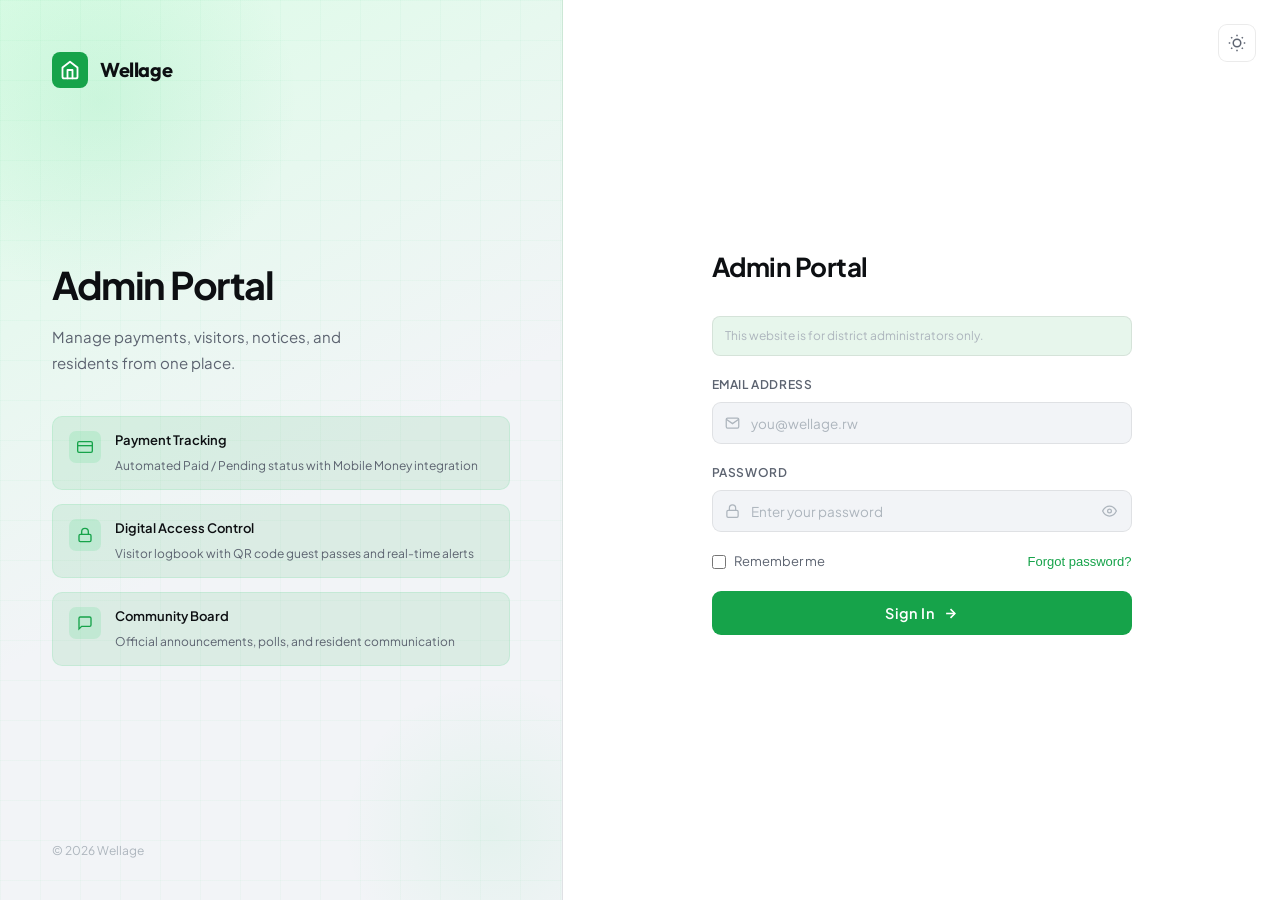
==== commit 2cdee891: "fix: change the log incident design" ====
--- a/index.html
+++ b/index.html
@@ -40,7 +40,7 @@
 
         <div class="side-body">
         <h1 class="side-headline">Admin Portal</h1>
-        <p class="side-desc">Manage payments, visitors, notices, and residents from one place. Residents and guards use the Wellage app.</p>
+        <p class="side-desc">Manage payments, visitors, notices, and residents from one place.</p>
 
         <div class="feature-list">
           <div class="feature-item">
@@ -295,27 +295,9 @@
       <section class="page active" id="page-dashboard">
 
         <!-- Emergency Alert -->
-        <div class="web-emergency-wrap" id="webEmergencyWrap">
-          <!-- Idle: send button -->
-          <div class="web-emergency-idle" id="webEmergencyIdle">
-            <div class="web-emergency-idle-info">
-              <svg viewBox="0 0 24 24" fill="none" stroke="currentColor" stroke-width="2.2" stroke-linecap="round" stroke-linejoin="round"><path d="M10.29 3.86L1.82 18a2 2 0 0 0 1.71 3h16.94a2 2 0 0 0 1.71-3L13.71 3.86a2 2 0 0 0-3.42 0z"/><line x1="12" y1="9" x2="12" y2="13"/><line x1="12" y1="17" x2="12.01" y2="17"/></svg>
-              <span>Send an emergency alert to all residents and security guards.</span>
-            </div>
-            <button type="button" class="web-emergency-send-btn" onclick="openWebEmergencyModal()">
-              <svg viewBox="0 0 24 24" fill="none" stroke="currentColor" stroke-width="2.5" stroke-linecap="round" stroke-linejoin="round"><path d="M10.29 3.86L1.82 18a2 2 0 0 0 1.71 3h16.94a2 2 0 0 0 1.71-3L13.71 3.86a2 2 0 0 0-3.42 0z"/><line x1="12" y1="9" x2="12" y2="13"/><line x1="12" y1="17" x2="12.01" y2="17"/></svg>
-              Send Emergency Alert
-            </button>
-          </div>
-          <!-- Active: list of live alert cards -->
-          <div class="web-emergency-list hidden" id="webEmergencyList">
-            <!-- Cards injected dynamically by updateWebEmergencyState() -->
-          </div>
-          <!-- Log another alert button (shown alongside active alerts) -->
-          <button type="button" class="web-emergency-add-btn hidden" id="webEmergencyAddBtn" onclick="openWebEmergencyModal()">
-            <svg viewBox="0 0 24 24" fill="none" stroke="currentColor" stroke-width="2.5" stroke-linecap="round"><line x1="12" y1="5" x2="12" y2="19"/><line x1="5" y1="12" x2="19" y2="12"/></svg>
-            Log Another Alert
-          </button>
+        <!-- Active emergency alerts — hidden when none active -->
+        <div class="web-emergency-wrap hidden" id="webEmergencyWrap">
+          <div class="web-emergency-list" id="webEmergencyList"></div>
         </div>
 
         <!-- Emergency compose modal -->
@@ -908,28 +890,86 @@
 
       <!-- Web Log Incident modal -->
       <div class="web-emergency-modal-bg hidden" id="webLogIncidentModalBg" onclick="if(event.target===this)closeWebLogIncidentModal()">
-        <div class="web-emergency-modal">
-          <h2 class="web-emergency-modal-title">Log an Incident</h2>
-          <p class="web-emergency-modal-sub">Record an incident. This does not send an emergency alert to residents.</p>
-          <p class="web-emergency-modal-label">Incident type</p>
-          <div class="web-emergency-type-grid" id="webLogIncidentTypeGrid">
-            <button type="button" class="web-emergency-type-btn active" data-type="Security Threat" onclick="selectWebLogIncidentType(this)">🚨 Security Threat</button>
-            <button type="button" class="web-emergency-type-btn" data-type="Fire" onclick="selectWebLogIncidentType(this)">🔥 Fire</button>
-            <button type="button" class="web-emergency-type-btn" data-type="Accident" onclick="selectWebLogIncidentType(this)">🚑 Accident</button>
-            <button type="button" class="web-emergency-type-btn" data-type="Other" onclick="selectWebLogIncidentType(this)">⚠️ Other</button>
-          </div>
-          <p class="web-emergency-modal-label">Description <span style="font-weight:400;opacity:.6">(optional)</span></p>
-          <textarea class="web-emergency-textarea" id="webLogIncidentDesc" placeholder="Briefly describe what happened…" rows="3"></textarea>
-          <p class="web-emergency-modal-label" style="margin-top:14px">Status</p>
-          <div class="web-incident-status-row">
-            <button type="button" class="web-incident-status-btn active" data-status="resolved" onclick="selectWebLogIncidentStatus(this)">✔ Resolved</button>
-            <button type="button" class="web-incident-status-btn" data-status="active" onclick="selectWebLogIncidentStatus(this)">⚡ Ongoing</button>
-          </div>
-          <p class="web-emergency-modal-label" style="margin-top:14px">Resolution note <span style="font-weight:400;opacity:.6">(optional)</span></p>
-          <textarea class="web-emergency-textarea" id="webLogIncidentNote" placeholder="How was it handled?" rows="2"></textarea>
-          <div class="web-emergency-modal-foot">
-            <button type="button" class="web-emergency-cancel-btn" onclick="closeWebLogIncidentModal()">Cancel</button>
-            <button type="button" class="web-emergency-confirm-btn" style="background:#475569" onclick="submitWebLogIncident()">Save Incident</button>
+        <div class="wli-modal" onclick="event.stopPropagation()">
+          <!-- Head -->
+          <div class="wli-head">
+            <div class="wli-head-left">
+              <div class="wli-title">Log an Incident</div>
+              <div class="wli-sub">Record an incident. This does not send an emergency alert to residents.</div>
+            </div>
+            <button class="wli-cls" onclick="closeWebLogIncidentModal()">
+              <svg viewBox="0 0 24 24" fill="none" stroke="currentColor" stroke-width="2.5" stroke-linecap="round" width="15" height="15"><line x1="18" y1="6" x2="6" y2="18"/><line x1="6" y1="6" x2="18" y2="18"/></svg>
+            </button>
+          </div>
+          <!-- Body -->
+          <div class="wli-body">
+            <!-- Type -->
+            <div class="wli-field">
+              <div class="wli-lbl">Incident type</div>
+              <div class="wli-type-grid" id="webLogIncidentTypeGrid">
+                <div class="wli-type-opt sel" data-type="Security Threat" onclick="selectWebLogIncidentType(this)">
+                  <div class="wli-topt-ic">
+                    <svg viewBox="0 0 24 24" fill="none" stroke="currentColor" stroke-width="2" stroke-linecap="round" width="16" height="16"><path d="M12 22s8-4 8-10V5l-8-3-8 3v7c0 6 8 10 8 10z"/></svg>
+                  </div>
+                  <div class="wli-topt-lbl">Security</div>
+                </div>
+                <div class="wli-type-opt" data-type="Fire" onclick="selectWebLogIncidentType(this)">
+                  <div class="wli-topt-ic">
+                    <svg viewBox="0 0 24 24" fill="none" stroke="currentColor" stroke-width="2" stroke-linecap="round" width="16" height="16"><path d="M8.5 14.5A2.5 2.5 0 0 0 11 12c0-1.38-.5-2-1-3-1.072-2.143-.224-4.054 2-6 .5 2.5 2 4.9 4 6.5 2 1.6 3 3.5 3 5.5a7 7 0 1 1-14 0c0-1.153.433-2.294 1-3a2.5 2.5 0 0 0 2.5 2.5z"/></svg>
+                  </div>
+                  <div class="wli-topt-lbl">Fire</div>
+                </div>
+                <div class="wli-type-opt" data-type="Accident" onclick="selectWebLogIncidentType(this)">
+                  <div class="wli-topt-ic">
+                    <svg viewBox="0 0 24 24" fill="none" stroke="currentColor" stroke-width="2" stroke-linecap="round" width="16" height="16"><path d="M22 12h-4l-3 9L9 3l-3 9H2"/></svg>
+                  </div>
+                  <div class="wli-topt-lbl">Medical</div>
+                </div>
+                <div class="wli-type-opt" data-type="Other" onclick="selectWebLogIncidentType(this)">
+                  <div class="wli-topt-ic">
+                    <svg viewBox="0 0 24 24" fill="none" stroke="currentColor" stroke-width="2" stroke-linecap="round" width="16" height="16"><path d="M10.29 3.86L1.82 18a2 2 0 0 0 1.71 3h16.94a2 2 0 0 0 1.71-3L13.71 3.86a2 2 0 0 0-3.42 0z"/><line x1="12" y1="9" x2="12" y2="13"/><line x1="12" y1="17" x2="12.01" y2="17"/></svg>
+                  </div>
+                  <div class="wli-topt-lbl">Other</div>
+                </div>
+              </div>
+            </div>
+            <!-- Location -->
+            <div class="wli-field">
+              <div class="wli-lbl">Location</div>
+              <input class="wli-inp" type="text" id="webLogIncidentLoc" placeholder="e.g. Gate B, Block A entrance…"/>
+            </div>
+            <!-- Description -->
+            <div class="wli-field">
+              <div class="wli-lbl">Description <span class="wli-optional">Optional</span></div>
+              <textarea class="wli-inp wli-textarea" id="webLogIncidentDesc" placeholder="Briefly describe what happened…" rows="3"></textarea>
+            </div>
+            <!-- Status -->
+            <div class="wli-field">
+              <div class="wli-lbl">Status</div>
+              <div class="wli-status-row">
+                <div class="wli-status-opt sel active" data-status="active" onclick="selectWebLogIncidentStatus(this)">
+                  <svg viewBox="0 0 24 24" fill="none" stroke="currentColor" stroke-width="2" stroke-linecap="round" width="14" height="14"><circle cx="12" cy="12" r="10"/><polyline points="12 6 12 12 16 14"/></svg>
+                  Active
+                </div>
+                <div class="wli-status-opt resolved" data-status="resolved" onclick="selectWebLogIncidentStatus(this)">
+                  <svg viewBox="0 0 24 24" fill="none" stroke="currentColor" stroke-width="2.5" stroke-linecap="round" width="14" height="14"><polyline points="20 6 9 17 4 12"/></svg>
+                  Resolved
+                </div>
+              </div>
+            </div>
+            <!-- Resolution note (shown only when Resolved) -->
+            <div class="wli-field" id="webLogIncidentNoteField" style="display:none">
+              <div class="wli-lbl">Resolution note <span class="wli-optional">Optional</span></div>
+              <textarea class="wli-inp wli-textarea" id="webLogIncidentNote" placeholder="How was it handled?" rows="2"></textarea>
+            </div>
+          </div>
+          <!-- Footer -->
+          <div class="wli-footer">
+            <button class="wli-cancel" onclick="closeWebLogIncidentModal()">Cancel</button>
+            <button class="wli-submit" onclick="submitWebLogIncident()">
+              <svg viewBox="0 0 24 24" fill="none" stroke="currentColor" stroke-width="2.5" stroke-linecap="round" width="14" height="14"><polyline points="20 6 9 17 4 12"/></svg>
+              Save Incident
+            </button>
           </div>
         </div>
       </div>
--- a/css/styles.css
+++ b/css/styles.css
@@ -2986,3 +2986,115 @@
 .web-emergency-modal-title { font-size: 18px; font-weight: 700; color: var(--text); margin: 0 0 4px; }
 .web-emergency-modal-sub   { font-size: 13px; color: var(--text-muted); margin: 0 0 18px; }
 .web-emergency-modal-label { font-size: 12px; font-weight: 700; text-transform: uppercase; letter-spacing: .04em; color: var(--text-muted); margin: 0 0 8px; }
+
+/* ── Web Log Incident Modal (wli-*) ────────────────────────────── */
+.wli-modal {
+  background: var(--bg-card);
+  border-radius: 18px;
+  width: 480px; max-width: calc(100vw - 32px);
+  max-height: 90vh;
+  display: flex; flex-direction: column;
+  box-shadow: 0 24px 64px rgba(0,0,0,0.14);
+  border: 1px solid var(--border);
+  overflow: hidden;
+}
+.wli-head {
+  padding: 22px 24px 18px;
+  border-bottom: 1px solid var(--border);
+  display: flex; align-items: flex-start; justify-content: space-between;
+  gap: 14px; flex-shrink: 0;
+}
+.wli-title {
+  font-size: 18px; font-weight: 700;
+  color: var(--text); letter-spacing: -0.3px; margin-bottom: 4px;
+}
+.wli-sub { font-size: 12px; color: var(--text-muted); line-height: 1.4; max-width: 320px; }
+.wli-cls {
+  width: 30px; height: 30px; border-radius: 50%;
+  background: var(--bg-raised); border: 1px solid var(--border);
+  display: flex; align-items: center; justify-content: center;
+  cursor: pointer; flex-shrink: 0; color: var(--text-sub);
+  transition: background 0.12s;
+}
+.wli-cls:hover { background: var(--bg-hover); }
+.wli-body {
+  padding: 20px 24px; overflow-y: auto; scrollbar-width: thin;
+  display: flex; flex-direction: column; gap: 16px;
+}
+.wli-lbl {
+  font-size: 11px; font-weight: 700; letter-spacing: 0.6px;
+  text-transform: uppercase; color: var(--text-sub);
+  margin-bottom: 8px; display: flex; align-items: center; gap: 6px;
+}
+.wli-optional {
+  font-size: 10px; font-weight: 500; text-transform: none; letter-spacing: 0;
+  color: var(--text-muted); background: var(--bg-raised);
+  border: 1px solid var(--border); padding: 1px 7px; border-radius: 4px;
+}
+.wli-inp {
+  width: 100%; padding: 10px 13px;
+  background: var(--bg-input); border: 1.5px solid var(--border);
+  border-radius: 10px; font-size: 13px; color: var(--text);
+  font-family: var(--font); transition: border-color .15s, box-shadow .15s;
+}
+.wli-inp:focus {
+  border-color: var(--green, #1A9E6B);
+  box-shadow: 0 0 0 3px rgba(26,158,107,.08); outline: none;
+}
+.wli-inp::placeholder { color: var(--text-muted); }
+.wli-textarea { resize: none; }
+/* Type grid */
+.wli-type-grid { display: grid; grid-template-columns: repeat(4,1fr); gap: 8px; }
+.wli-type-opt {
+  padding: 12px 8px; border-radius: 12px;
+  border: 1.5px solid var(--border); background: var(--bg-raised);
+  cursor: pointer; text-align: center;
+  display: flex; flex-direction: column; align-items: center; gap: 6px;
+  transition: all .15s;
+}
+.wli-type-opt:hover { border-color: var(--text-muted); background: var(--bg-card); }
+.wli-type-opt.sel { border-color: var(--green,#1A9E6B); background: rgba(26,158,107,.06); }
+.wli-topt-ic {
+  width: 34px; height: 34px; border-radius: 9px;
+  background: var(--bg-card); border: 1px solid var(--border);
+  display: flex; align-items: center; justify-content: center;
+  color: var(--text-sub);
+}
+.wli-type-opt.sel .wli-topt-ic {
+  background: rgba(26,158,107,.12); border-color: rgba(26,158,107,.2);
+  color: var(--green, #1A9E6B);
+}
+.wli-topt-lbl { font-size: 12px; font-weight: 600; color: var(--text-sub); }
+.wli-type-opt.sel .wli-topt-lbl { color: var(--green, #1A9E6B); }
+/* Status */
+.wli-status-row { display: grid; grid-template-columns: 1fr 1fr; gap: 8px; }
+.wli-status-opt {
+  padding: 11px 14px; border-radius: 11px;
+  border: 1.5px solid var(--border); background: var(--bg-raised);
+  cursor: pointer; display: flex; align-items: center; justify-content: center;
+  gap: 8px; font-size: 13px; font-weight: 600; color: var(--text-muted);
+  transition: all .15s; font-family: var(--font);
+}
+.wli-status-opt:hover { border-color: var(--text-muted); background: var(--bg-card); color: var(--text-sub); }
+.wli-status-opt.sel.active   { border-color: var(--green,#1A9E6B); background: rgba(26,158,107,.08); color: var(--green,#1A9E6B); }
+.wli-status-opt.sel.resolved { border-color: var(--green,#1A9E6B); background: rgba(26,158,107,.08); color: var(--green,#1A9E6B); }
+/* Footer */
+.wli-footer {
+  padding: 0 24px 22px;
+  display: flex; gap: 8px; flex-shrink: 0;
+}
+.wli-cancel {
+  flex: 1; padding: 11px; border-radius: 10px;
+  border: 1px solid var(--border); background: var(--bg-raised);
+  font-size: 13px; font-weight: 600; color: var(--text-sub);
+  cursor: pointer; font-family: var(--font); transition: background .12s;
+}
+.wli-cancel:hover { background: var(--bg-hover); }
+.wli-submit {
+  flex: 2; padding: 11px; border-radius: 10px;
+  background: var(--green, #1A9E6B); color: #fff;
+  font-size: 13px; font-weight: 700;
+  display: flex; align-items: center; justify-content: center; gap: 7px;
+  border: none; cursor: pointer; font-family: var(--font); transition: background .15s;
+}
+.wli-submit:hover { background: #158a5c; }
